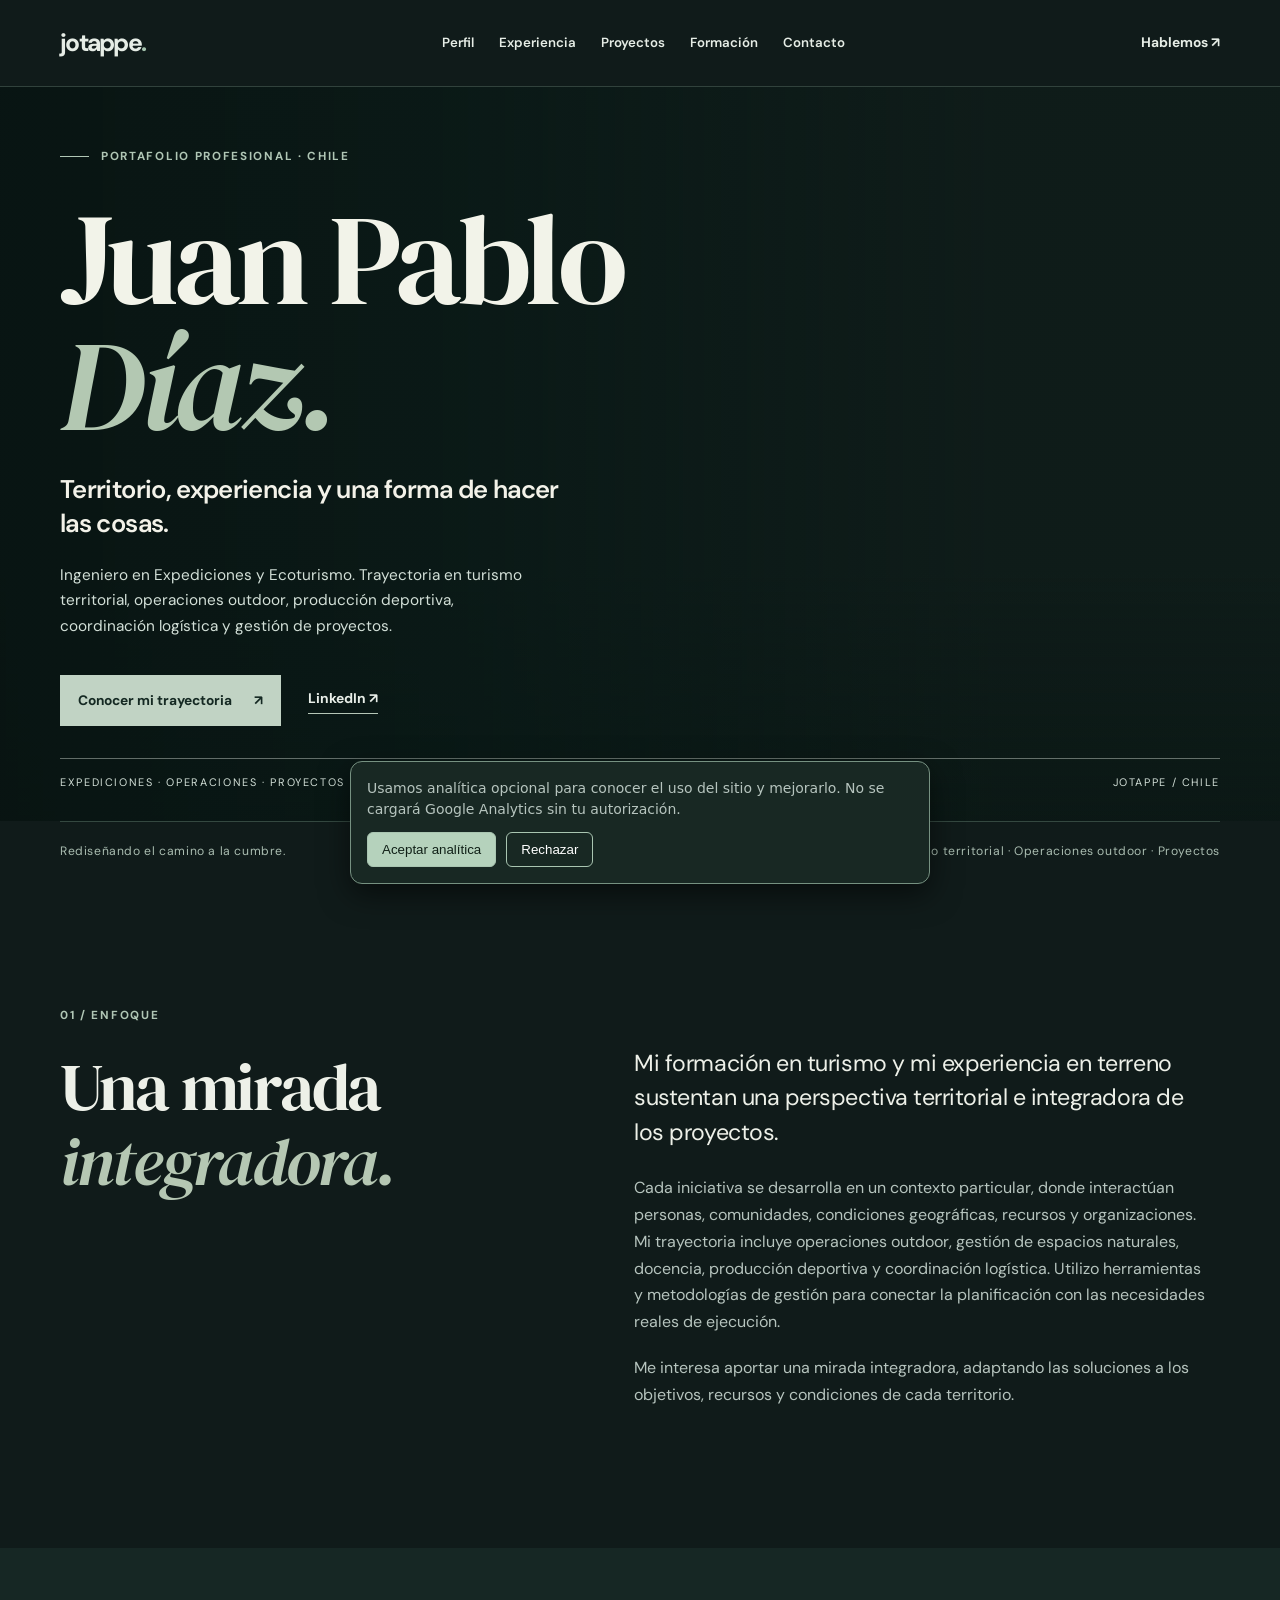
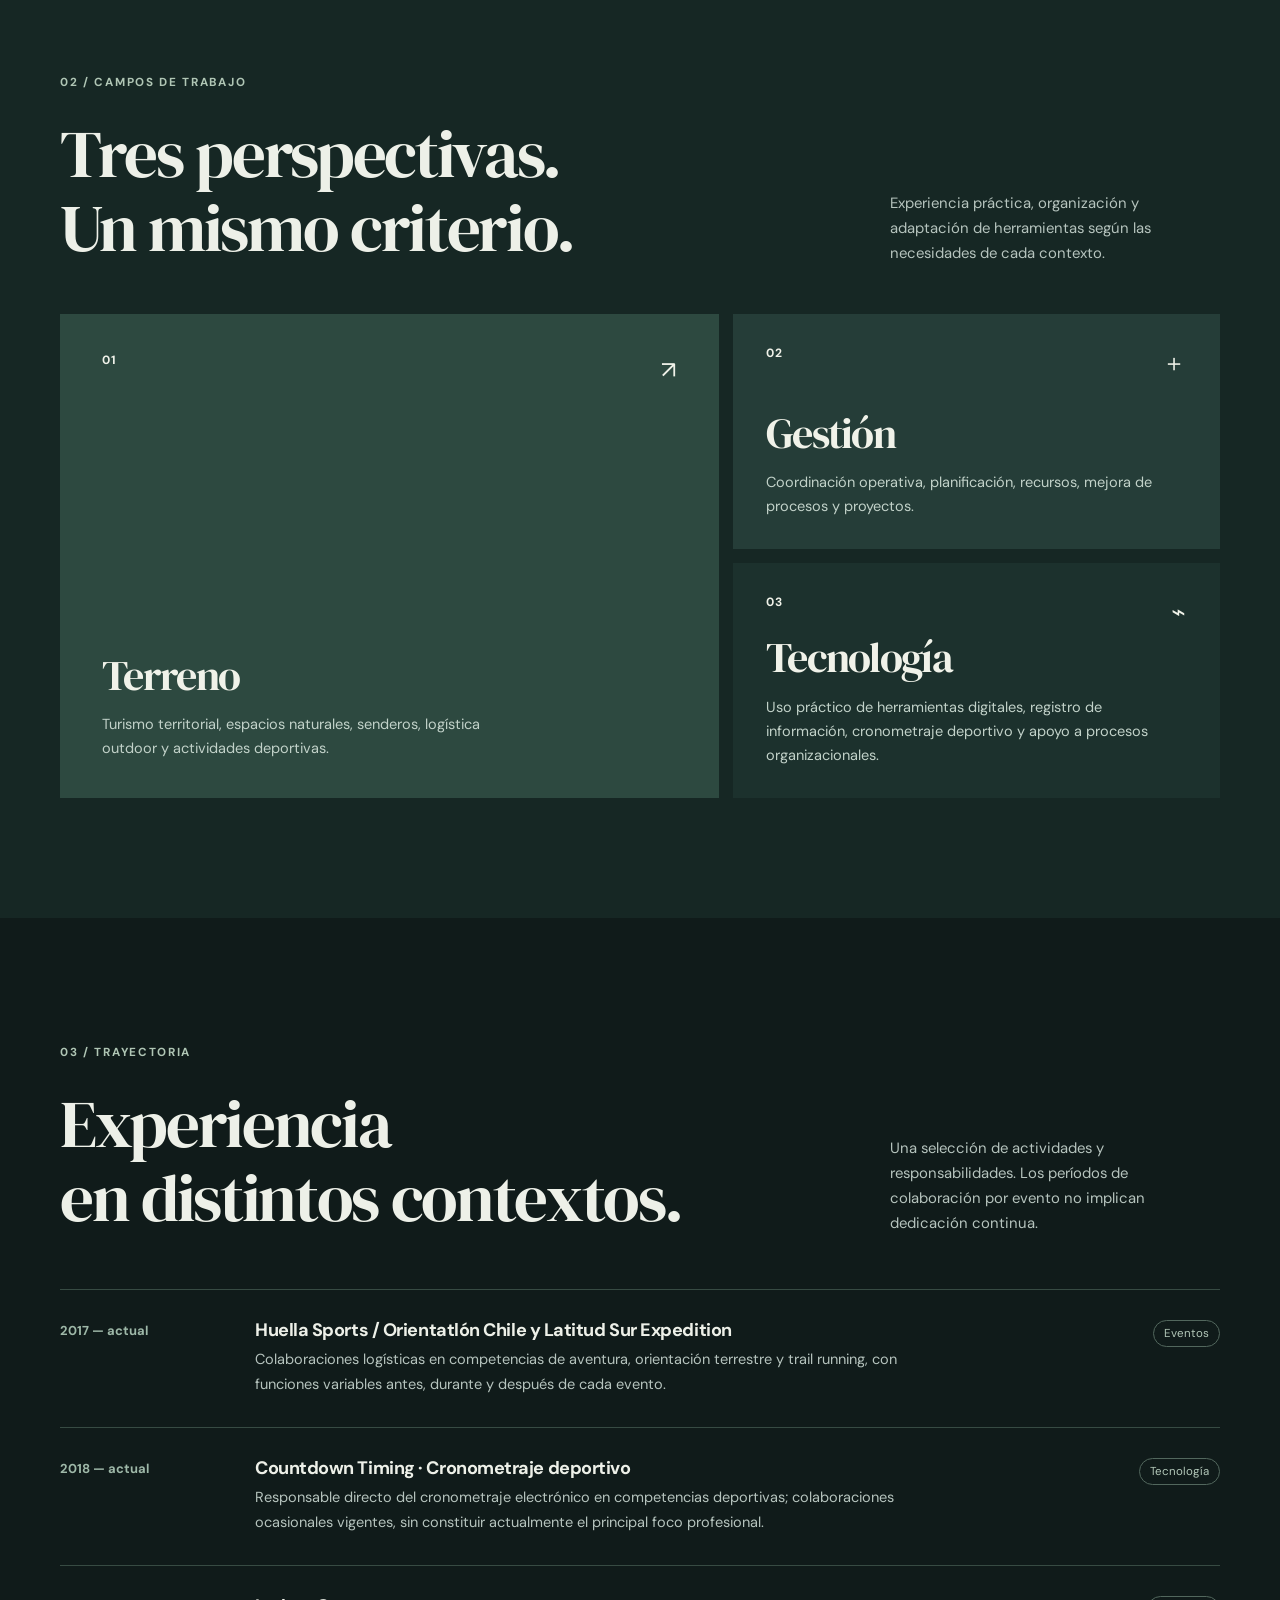
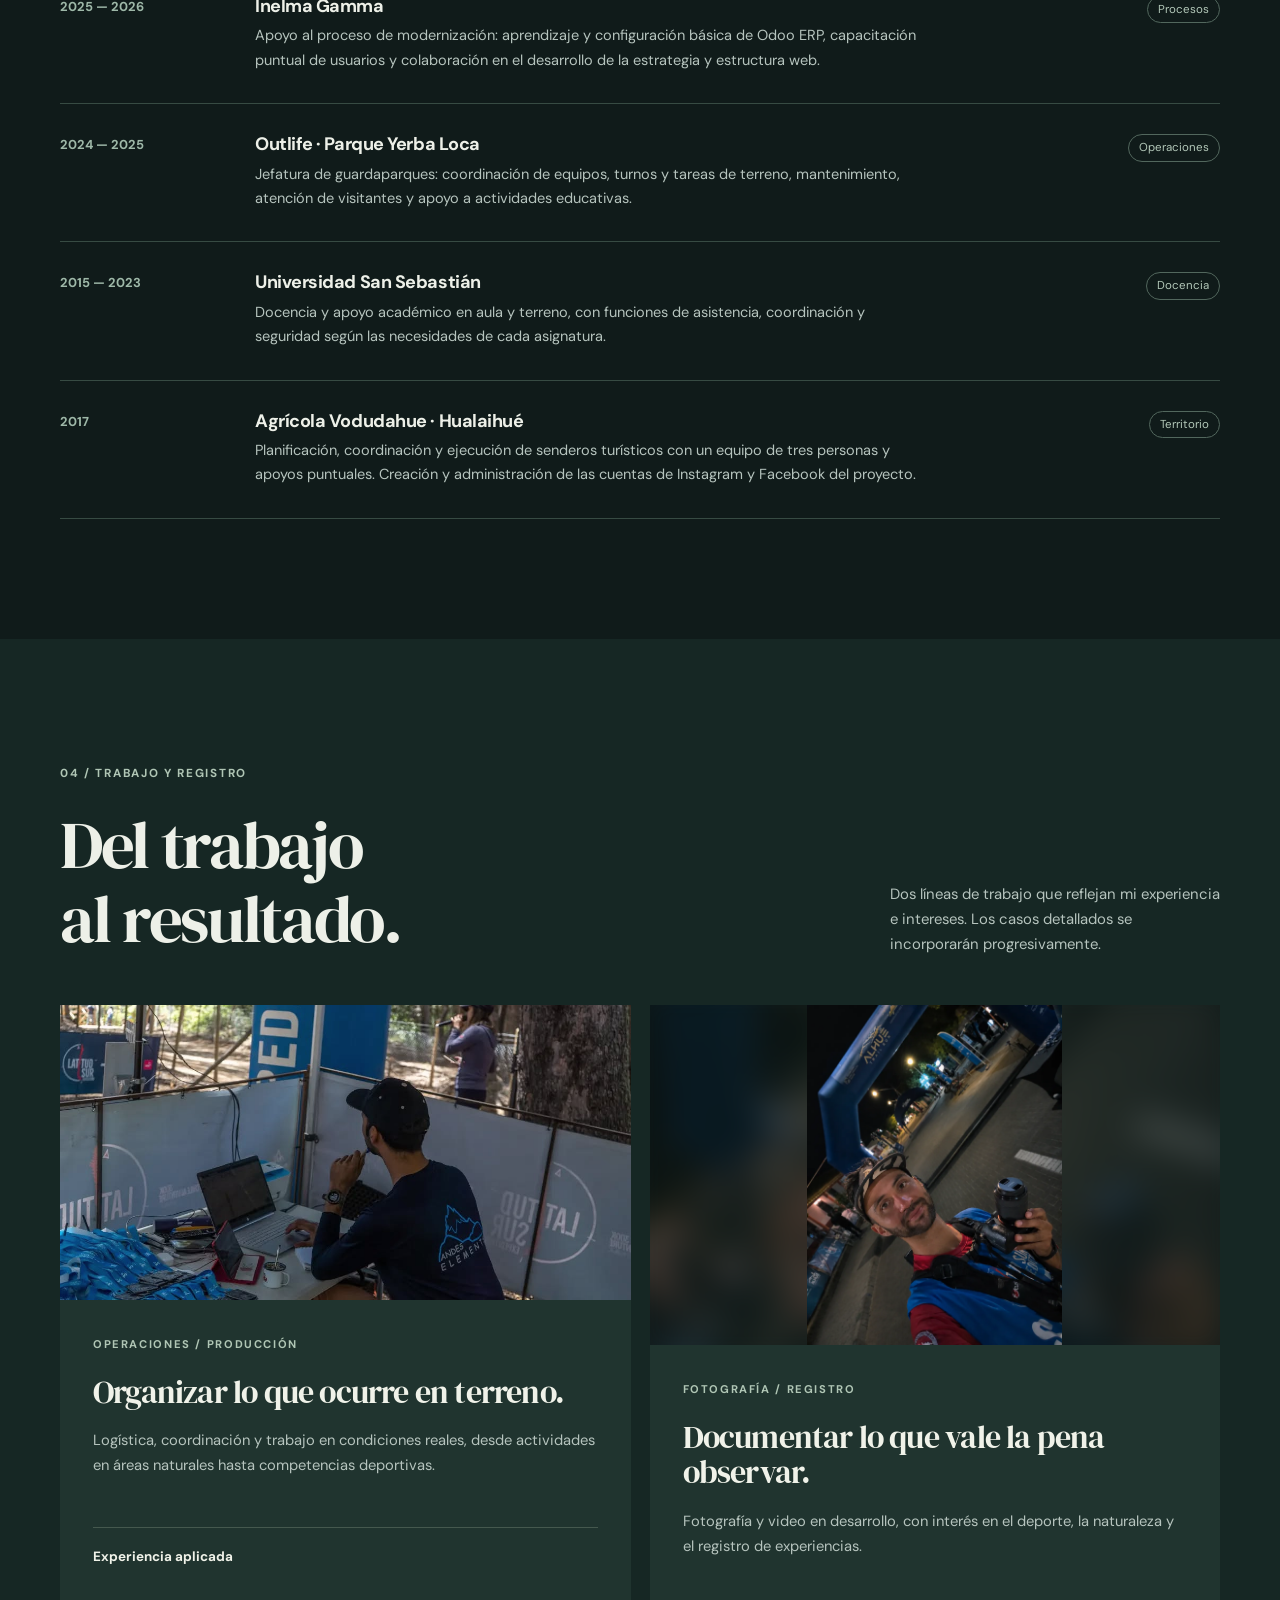
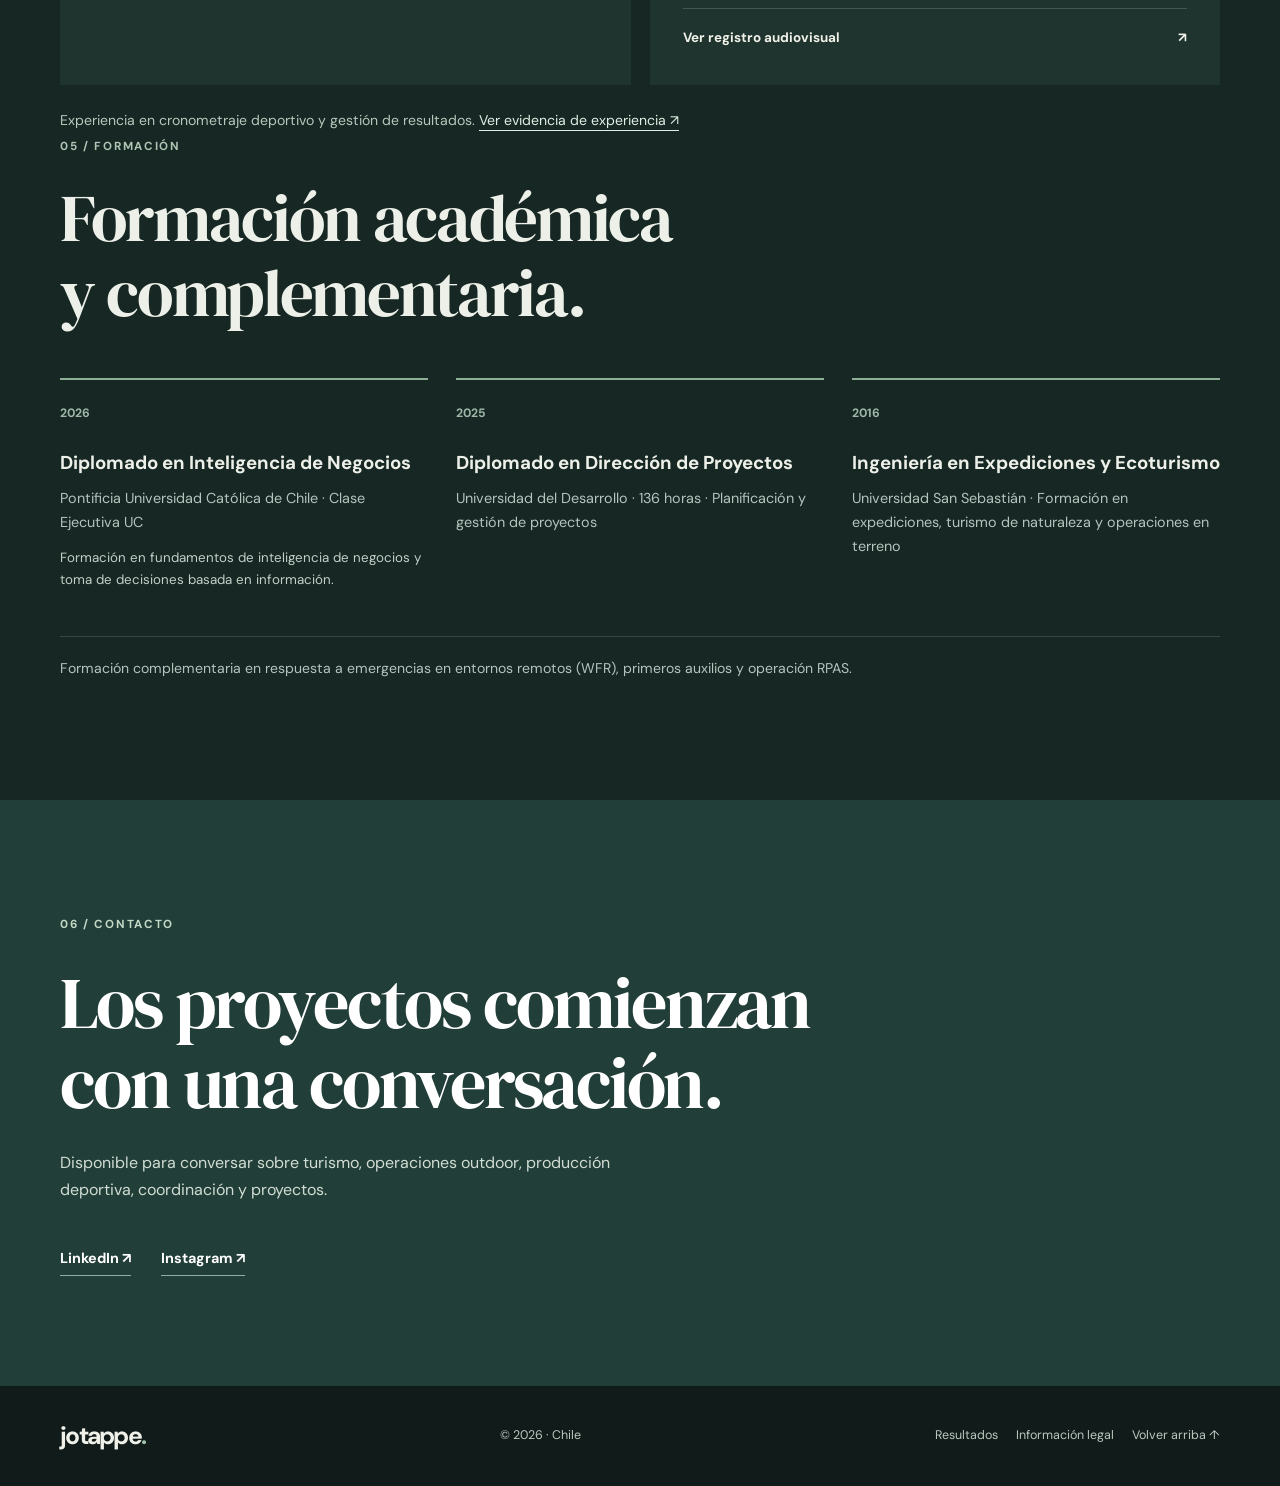
==== index.html @ 0f841155 "Actualizar contenido profesional de Jotappe según perfil y CV validados" ====
<!doctype html>
<html lang="es">
<head>
<link rel="canonical" href="https://jotappe.com/"><meta name="description" content="Portafolio profesional de Juan Pablo Díaz: turismo territorial, operaciones outdoor, producción deportiva y gestión de proyectos en Chile."><meta property="og:type" content="website"><meta property="og:url" content="https://jotappe.com/"><meta property="og:site_name" content="Jotappe"><meta property="og:image" content="https://jotappe.com/assets/operaciones_web.jpeg"><meta name="twitter:card" content="summary">

<meta charset="utf-8"><meta name="viewport" content="width=device-width,initial-scale=1">
<meta name="robots" content="index,follow"><meta name="theme-color" content="#101b1a">
<title>Juan Pablo Díaz — Turismo territorial, operaciones outdoor y proyectos | Jotappe</title>

<meta property="og:title" content="Juan Pablo Díaz — Jotappe"><meta property="og:description" content="Portafolio profesional de Juan Pablo Díaz: turismo territorial, operaciones outdoor, producción deportiva y gestión de proyectos en Chile.">
<link rel="icon" href="assets/logo.png"><link rel="stylesheet" href="assets/site.css">
<script type="application/ld+json">{"@context":"https://schema.org","@graph":[{"@type":"Person","@id":"https://jotappe.com/#persona","name":"Juan Pablo Díaz","url":"https://jotappe.com/","jobTitle":"Ingeniero en Expediciones y Ecoturismo","sameAs":["https://www.linkedin.com/in/jotappecom","https://www.instagram.com/jotappe.io/"]},{"@type":"WebSite","@id":"https://jotappe.com/#website","url":"https://jotappe.com/","name":"Jotappe","inLanguage":"es","about":{"@id":"https://jotappe.com/#persona"}}]}</script>
</head>
<body>
<a class="skip" href="#contenido">Ir al contenido</a>
<header class="masthead" id="inicio"><div class="container masthead-inner">
<a class="wordmark" href="#inicio" aria-label="Jotappe, inicio">jotappe<span aria-hidden="true">.</span></a>
<nav aria-label="Navegación principal"><a href="#perfil">Perfil</a><a href="#experiencia">Experiencia</a><a href="#proyectos">Proyectos</a><a href="#formacion">Formación</a><a href="#contacto">Contacto</a></nav>
<a class="header-contact" href="#contacto">Hablemos <span aria-hidden="true">↗</span></a>
</div></header>
<main id="contenido">
<section class="hero hero-nature" aria-labelledby="titulo">
<div class="container hero-layout"><div class="hero-copy"><div class="eyebrow"><span class="rule"></span> PORTAFOLIO PROFESIONAL · CHILE</div>
<h1 id="titulo">Juan Pablo<br><i>Díaz.</i></h1>
<p class="hero-statement">Territorio, experiencia y una forma de hacer las cosas.</p>
<p class="hero-summary">Ingeniero en Expediciones y Ecoturismo. Trayectoria en turismo territorial, operaciones outdoor, producción deportiva, coordinación logística y gestión de proyectos.</p>
<div class="hero-actions"><a class="primary-link" href="#experiencia">Conocer mi trayectoria <span aria-hidden="true">↗</span></a><a class="quiet-link" href="https://www.linkedin.com/in/jotappecom" target="_blank" rel="noopener noreferrer">LinkedIn <span aria-hidden="true">↗</span></a></div>
</div>
<div class="hero-bottom"><span>EXPEDICIONES · OPERACIONES · PROYECTOS</span><span>JOTAPPE / CHILE</span></div></div>
</section>
<div class="container intro-strip"><span>Rediseñando el camino a la cumbre.</span><span>Turismo territorial · Operaciones outdoor · Proyectos</span></div>
<section class="section container profile" id="perfil"><div class="section-side"><span class="section-index">01 / ENFOQUE</span><h2>Una mirada<br><em>integradora.</em></h2></div><div class="profile-body"><p class="large-copy">Mi formación en turismo y mi experiencia en terreno sustentan una perspectiva territorial e integradora de los proyectos.</p><p>Cada iniciativa se desarrolla en un contexto particular, donde interactúan personas, comunidades, condiciones geográficas, recursos y organizaciones. Mi trayectoria incluye operaciones outdoor, gestión de espacios naturales, docencia, producción deportiva y coordinación logística. Utilizo herramientas y metodologías de gestión para conectar la planificación con las necesidades reales de ejecución.</p><p>Me interesa aportar una mirada integradora, adaptando las soluciones a los objetivos, recursos y condiciones de cada territorio.</p></div></section>
<section class="section areas-section" id="areas"><div class="container"><div class="section-heading"><div><span class="section-index">02 / CAMPOS DE TRABAJO</span><h2>Tres perspectivas.<br>Un mismo criterio.</h2></div><p>Experiencia práctica, organización y adaptación de herramientas según las necesidades de cada contexto.</p></div>
<div class="bento">
<article class="area-card area-primary"><div class="area-top"><span>01</span><span class="area-symbol" aria-hidden="true">↗</span></div><div><h3>Terreno</h3><p>Turismo territorial, espacios naturales, senderos, logística outdoor y actividades deportivas.</p></div></article>
<article class="area-card area-secondary"><div class="area-top"><span>02</span><span class="area-symbol" aria-hidden="true">＋</span></div><div><h3>Gestión</h3><p>Coordinación operativa, planificación, recursos, mejora de procesos y proyectos.</p></div></article>
<article class="area-card area-tertiary"><div class="area-top"><span>03</span><span class="area-symbol" aria-hidden="true">⌁</span></div><div><h3>Tecnología</h3><p>Uso práctico de herramientas digitales, registro de información, cronometraje deportivo y apoyo a procesos organizacionales.</p></div></article>
</div></div></section>
<section class="section container experience" id="experiencia"><div class="section-heading"><div><span class="section-index">03 / TRAYECTORIA</span><h2>Experiencia<br>en distintos contextos.</h2></div><p>Una selección de actividades y responsabilidades. Los períodos de colaboración por evento no implican dedicación continua.</p></div>
<div class="experience-list">
<article><span class="date">2017 — actual</span><div><h3>Huella Sports / Orientatlón Chile y Latitud Sur Expedition</h3><p>Colaboraciones logísticas en competencias de aventura, orientación terrestre y trail running, con funciones variables antes, durante y después de cada evento.</p></div><span class="tag">Eventos</span></article>
<article><span class="date">2018 — actual</span><div><h3>Countdown Timing · Cronometraje deportivo</h3><p>Responsable directo del cronometraje electrónico en competencias deportivas; colaboraciones ocasionales vigentes, sin constituir actualmente el principal foco profesional.</p></div><span class="tag">Tecnología</span></article>
<article><span class="date">2025 — 2026</span><div><h3>Inelma Gamma</h3><p>Apoyo al proceso de modernización: aprendizaje y configuración básica de Odoo ERP, capacitación puntual de usuarios y colaboración en el desarrollo de la estrategia y estructura web.</p></div><span class="tag">Procesos</span></article>
<article><span class="date">2024 — 2025</span><div><h3>Outlife · Parque Yerba Loca</h3><p>Jefatura de guardaparques: coordinación de equipos, turnos y tareas de terreno, mantenimiento, atención de visitantes y apoyo a actividades educativas.</p></div><span class="tag">Operaciones</span></article>
<article><span class="date">2015 — 2023</span><div><h3>Universidad San Sebastián</h3><p>Docencia y apoyo académico en aula y terreno, con funciones de asistencia, coordinación y seguridad según las necesidades de cada asignatura.</p></div><span class="tag">Docencia</span></article>
<article><span class="date">2017</span><div><h3>Agrícola Vodudahue · Hualaihué</h3><p>Planificación, coordinación y ejecución de senderos turísticos con un equipo de tres personas y apoyos puntuales. Creación y administración de las cuentas de Instagram y Facebook del proyecto.</p></div><span class="tag">Territorio</span></article>
</div></section>
<section class="section project-section" id="proyectos"><div class="container"><div class="section-heading"><div><span class="section-index">04 / TRABAJO Y REGISTRO</span><h2>Del trabajo<br>al resultado.</h2></div><p>Dos líneas de trabajo que reflejan mi experiencia e intereses. Los casos detallados se incorporarán progresivamente.</p></div>
<div class="project-grid">
<article class="project-card"><div class="project-photo"><img src="assets/operaciones_web.jpeg" alt="Registro de actividades y operaciones outdoor" loading="lazy"></div><div class="project-copy"><span class="project-type">OPERACIONES / PRODUCCIÓN</span><h3>Organizar lo que ocurre en terreno.</h3><p>Logística, coordinación y trabajo en condiciones reales, desde actividades en áreas naturales hasta competencias deportivas.</p><span class="project-foot">Experiencia aplicada</span></div></article>
<article class="project-card project-card-portrait"><div class="project-photo"><img src="assets/jotappe_evento_nocturno_aprobada.webp" alt="Juan Pablo Díaz realizando registro fotográfico en un evento deportivo nocturno" loading="lazy"></div><div class="project-copy"><span class="project-type">FOTOGRAFÍA / REGISTRO</span><h3>Documentar lo que vale la pena observar.</h3><p>Fotografía y video en desarrollo, con interés en el deporte, la naturaleza y el registro de experiencias.</p><a class="project-foot" href="https://www.instagram.com/jotappe.media/" target="_blank" rel="noopener noreferrer">Ver registro audiovisual <span aria-hidden="true">↗</span></a></div></article>
</div>
<p class="timing-reference" style="margin-top:24px;color:#b6c9bc;font-size:.88rem">Experiencia en cronometraje deportivo y gestión de resultados. <a style="color:#e2eee4" href="cronometraje-deportivo.html">Ver evidencia de experiencia ↗</a></p>
<div class="section-heading" id="formacion"><div><span class="section-index">05 / FORMACIÓN</span><h2>Formación académica<br>y complementaria.</h2></div></div>
<div class="education-grid">
<div class="education-item"><span>2026</span><h3>Diplomado en Inteligencia de Negocios</h3><p>Pontificia Universidad Católica de Chile · Clase Ejecutiva UC</p><small>Formación en fundamentos de inteligencia de negocios y toma de decisiones basada en información.</small></div>
<div class="education-item"><span>2025</span><h3>Diplomado en Dirección de Proyectos</h3><p>Universidad del Desarrollo · 136 horas · Planificación y gestión de proyectos</p></div>
<div class="education-item"><span>2016</span><h3>Ingeniería en Expediciones y Ecoturismo</h3><p>Universidad San Sebastián · Formación en expediciones, turismo de naturaleza y operaciones en terreno</p></div>
</div>
<p class="education-note">Formación complementaria en respuesta a emergencias en entornos remotos (WFR), primeros auxilios y operación RPAS.</p></section>
<section class="contact-section" id="contacto"><div class="container contact-inner"><span class="section-index">06 / CONTACTO</span><h2>Los proyectos comienzan<br>con una conversación.</h2><p>Disponible para conversar sobre turismo, operaciones outdoor, producción deportiva, coordinación y proyectos.</p><div class="contact-links"><a href="https://www.linkedin.com/in/jotappecom" target="_blank" rel="noopener noreferrer">LinkedIn ↗</a><a href="https://www.instagram.com/jotappe.io/" target="_blank" rel="noopener noreferrer">Instagram ↗</a></div></div></section>
</main>
<footer class="container footer"><a class="wordmark" href="#inicio">jotappe<span>.</span></a><span>© 2026 · Chile</span><div><a href="resultados.html">Resultados</a><a href="legal.html">Información legal</a><a href="#inicio">Volver arriba ↑</a></div></footer>
<script src="assets/analytics.js" defer></script>
</body></html>
---- assets/site.css ----
@import url('https://fonts.googleapis.com/css2?family=DM+Sans:wght@400;500;600;700&family=DM+Serif+Display:ital@0;1&display=swap');
:root{--paper:#f6f5f0;--white:#fffefa;--ink:#17252b;--soft:#516068;--line:#d8ddd9;--petrol:#203d44;--accent:#b8cbbf;--sand:#e7e9df;--max:1160px}*{box-sizing:border-box}html{scroll-behavior:smooth;scroll-padding-top:90px}body{margin:0;background:var(--paper);color:var(--ink);font:16px/1.68 'DM Sans',system-ui,sans-serif;-webkit-font-smoothing:antialiased}a{color:inherit;text-underline-offset:5px}a:focus-visible{outline:3px solid #447d89;outline-offset:5px}img{max-width:100%;display:block}.container{width:min(var(--max),calc(100% - 72px));margin-inline:auto}.skip{position:absolute;top:-80px;left:16px;background:#fff;padding:12px;z-index:30}.skip:focus{top:12px}h1,h2,h3,p,figure{margin:0}h1,h2,h3{line-height:1.12}h1,h2{font-family:'DM Serif Display',Georgia,serif;font-weight:400;letter-spacing:-.035em}h2{font-size:clamp(2.55rem,5.2vw,4.65rem)}h2 em{font-weight:400;color:#6b8178}p{color:var(--soft)}.masthead{background:var(--paper);border-bottom:1px solid var(--line)}.masthead-inner{min-height:86px;display:flex;align-items:center;justify-content:space-between;gap:25px}.wordmark{font-size:1.55rem;letter-spacing:-.07em;font-weight:700;text-decoration:none;white-space:nowrap}.wordmark span{color:#738e85}.masthead nav{display:flex;gap:25px;flex-wrap:wrap}.masthead nav a{text-decoration:none;font-size:.83rem;font-weight:600;color:#526168}.masthead nav a:hover,.header-contact:hover{color:#6d9387}.header-contact{text-decoration:none;font-size:.86rem;font-weight:700;white-space:nowrap}.hero{display:grid;grid-template-columns:1.05fr .95fr;gap:70px;align-items:center;padding-block:94px 80px}.eyebrow,.section-index,.project-type{font-size:.73rem;letter-spacing:.145em;font-weight:700;color:#60756c}.eyebrow{display:flex;align-items:center;gap:12px}.rule{display:block;width:29px;height:1px;background:#728c82}.hero h1{font-size:clamp(4.4rem,8.3vw,8.2rem);line-height:.98;margin:33px 0 32px}.hero h1 i{font-weight:400;color:#70887d}.hero-statement{font-size:clamp(1.24rem,2vw,1.6rem);line-height:1.35;max-width:450px;color:var(--ink);font-weight:600;letter-spacing:-.025em}.hero-summary{margin-top:21px;max-width:460px;font-size:.96rem}.hero-actions{display:flex;align-items:center;gap:27px;flex-wrap:wrap;margin-top:35px}.primary-link{display:inline-flex;gap:22px;align-items:center;background:var(--petrol);color:white;text-decoration:none;font-size:.86rem;font-weight:700;padding:14px 18px;transition:background .2s}.primary-link:hover{background:#385a61}.quiet-link{font-size:.87rem;font-weight:700;text-decoration:none;border-bottom:1px solid #7f948a;padding-bottom:3px}.hero-visual{position:relative}.hero-visual img{width:100%;height:530px;object-fit:cover;object-position:center;border-radius:1px;filter:saturate(.82)}.hero-visual:after{content:'';position:absolute;inset:0;background:linear-gradient(0deg,rgba(15,32,30,.38),transparent 32%);pointer-events:none}.hero-visual figcaption{position:absolute;bottom:16px;left:19px;right:19px;z-index:1;color:#fff;display:flex;justify-content:space-between;gap:15px;font-size:.72rem;font-weight:600;letter-spacing:.04em}.intro-strip{display:flex;justify-content:space-between;gap:15px;border-top:1px solid var(--line);padding-block:19px;color:#6e7a76;font-size:.76rem;letter-spacing:.05em}.section{padding-block:120px}.section-side h2{margin-top:23px}.profile{display:grid;grid-template-columns:.9fr 1.1fr;gap:95px}.profile-body{padding-top:45px;max-width:575px}.profile-body p{margin-bottom:19px}.profile-body .large-copy{font-size:1.45rem;line-height:1.5;color:var(--ink);letter-spacing:-.02em;margin-bottom:25px}.areas-section{background:#e9ede8}.section-heading{display:flex;align-items:end;justify-content:space-between;gap:65px;margin-bottom:48px}.section-heading h2{margin-top:22px}.section-heading>p{max-width:330px;font-size:.93rem}.bento{display:grid;grid-template-columns:1.15fr .85fr;grid-template-rows:235px 235px;gap:14px}.area-card{display:flex;flex-direction:column;justify-content:space-between;padding:29px 33px;background:#fffefa}.area-primary{grid-row:span 2;background:var(--petrol);color:#fff;padding:36px 42px}.area-secondary{background:#dce5df}.area-tertiary{background:#fffefa}.area-top{display:flex;justify-content:space-between;align-items:start;font-size:.75rem;letter-spacing:.1em;font-weight:700}.area-symbol{font-size:1.5rem;font-weight:400}.area-card h3{font-family:'DM Serif Display',Georgia,serif;font-size:clamp(2.2rem,3.3vw,3.6rem);font-weight:400;letter-spacing:-.04em;margin-bottom:14px}.area-card p{font-size:.91rem;max-width:420px}.area-primary p{color:#c8d7d5}.experience .section-heading{margin-bottom:53px}.experience-list{border-top:1px solid var(--line)}.experience-list article{display:grid;grid-template-columns:170px 1fr 110px;gap:25px;align-items:start;padding:30px 0;border-bottom:1px solid var(--line)}.date{color:#75847d;font-size:.81rem;font-weight:700}.experience-list h3{font-size:1.13rem;font-weight:700;letter-spacing:-.025em;margin-bottom:8px}.experience-list p{font-size:.91rem;max-width:670px}.tag{justify-self:end;font-size:.72rem;color:#5f756d;border:1px solid #cad5ce;border-radius:20px;padding:3px 10px}.project-section{background:#e9ede8}.project-grid{display:grid;grid-template-columns:1fr 1fr;gap:19px}.project-card{background:var(--white)}.project-photo img{width:100%;height:295px;object-fit:cover;filter:saturate(.82)}.project-copy{padding:30px 33px 35px}.project-type{font-size:.7rem}.project-copy h3{font-family:'DM Serif Display',Georgia,serif;font-weight:400;letter-spacing:-.025em;font-size:2rem;margin:18px 0}.project-copy p{font-size:.92rem;min-height:75px}.project-foot{display:flex;justify-content:space-between;gap:15px;border-top:1px solid var(--line);padding-top:18px;margin-top:24px;text-decoration:none;font-size:.84rem;font-weight:700;color:var(--ink)}.timing-link{margin-top:18px;background:#d7e1da;padding:30px 33px;display:flex;align-items:center;justify-content:space-between;gap:30px}.timing-link h3{font-size:1.25rem;margin:8px 0}.timing-link p{font-size:.9rem}.timing-link>a{font-weight:700;font-size:.85rem;text-decoration:none;border-bottom:1px solid #8ca59b;white-space:nowrap}.education-grid{display:grid;grid-template-columns:repeat(3,1fr);gap:28px;margin-top:45px}.education-item{border-top:2px solid #718d82;padding-top:19px}.education-item>span{font-size:.76rem;font-weight:700;color:#74867d}.education-item h3{font-size:1.17rem;line-height:1.35;margin:24px 0 10px}.education-item p{font-size:.9rem}.education-item small{display:block;margin-top:13px;color:#667e74}.education-note{margin-top:44px;border-top:1px solid var(--line);padding-top:20px;font-size:.88rem}.contact-section{background:var(--petrol);color:#fff;padding-block:110px}.contact-inner .section-index{color:#b4c9c0}.contact-inner h2{margin:26px 0;font-size:clamp(2.7rem,5.6vw,5.4rem);max-width:950px}.contact-inner p{color:#c5d3d0;max-width:560px}.contact-links{display:flex;gap:30px;margin-top:42px}.contact-links a{color:#fff;font-size:.9rem;font-weight:700;text-decoration:none;border-bottom:1px solid #90ada4;padding-bottom:5px}.footer{display:flex;justify-content:space-between;align-items:center;gap:20px;min-height:100px;font-size:.78rem;color:#78847e}.footer div{display:flex;flex-wrap:wrap;gap:18px}.footer a{text-decoration:none}.footer .wordmark{color:var(--ink)}@media(max-width:1000px){.container{width:min(var(--max),calc(100% - 48px))}.hero{gap:35px}.hero-visual img{height:470px}.masthead nav{gap:14px}.section{padding-block:85px}.profile{gap:40px}}@media(max-width:760px){.masthead-inner{flex-wrap:wrap;padding-block:15px;gap:10px}.masthead nav{order:3;width:100%;justify-content:space-between}.masthead nav a{font-size:.75rem}.header-contact{margin-left:auto}.hero{grid-template-columns:1fr;padding-block:60px 35px;gap:42px}.hero h1{font-size:clamp(4.3rem,13vw,7rem)}.hero-visual img{height:410px}.intro-strip{flex-wrap:wrap}.profile{grid-template-columns:1fr;gap:20px}.profile-body{padding-top:0}.section-heading{display:block}.section-heading>p{margin-top:22px;max-width:580px}.experience-list article{grid-template-columns:130px 1fr;gap:15px}.tag{display:none}.education-grid{grid-template-columns:1fr;gap:30px}.education-item h3{margin-top:13px}.footer{flex-wrap:wrap;padding-block:25px}}@media(max-width:540px){.container{width:calc(100% - 34px)}.masthead nav{gap:10px 12px;justify-content:start}.hero{padding-top:55px}.hero h1{font-size:4.3rem}.hero-visual img{height:340px}.hero-visual figcaption{font-size:.65rem}.section{padding-block:65px}.profile-body .large-copy{font-size:1.22rem}.bento{display:grid;grid-template-columns:1fr;grid-template-rows:auto}.area-primary{grid-row:auto}.area-card{min-height:215px;padding:26px}.area-card h3{font-size:2.5rem}.project-grid{grid-template-columns:1fr}.project-photo img{height:235px}.project-copy{padding:26px}.project-copy p{min-height:0}.experience-list article{grid-template-columns:1fr;gap:7px;padding:22px 0}.experience-list h3{font-size:1.05rem}.timing-link{display:block;padding:24px}.timing-link>a{display:inline-block;margin-top:15px}.contact-section{padding-block:75px}.contact-inner h2{font-size:2.7rem}.footer{display:grid;gap:15px}}@media(prefers-reduced-motion:reduce){html{scroll-behavior:auto}.primary-link{transition:none}}

/* v2.2 — naturaleza, profundidad y carácter editorial */
:root{color-scheme:dark;--paper:#101b1a;--white:#1b2b29;--ink:#edf0e8;--soft:#b6c4be;--line:#364742;--petrol:#1d3534;--accent:#b1c9b6;--sand:#24342f}
body{background:var(--paper);color:var(--ink)}
p{color:var(--soft)}
.masthead{background:#101b1a;border-color:#31423c}
.wordmark,.header-contact,.masthead nav a{color:#e6ede6}
.wordmark span{color:#a2c0ac}
.masthead nav a:hover,.header-contact:hover{color:#b5d5c0}
.eyebrow,.section-index,.project-type{color:#b0c6b5}
.rule{background:#b0c6b5}
.hero-nature{width:100%;max-width:none;min-height:690px;padding:0;background:linear-gradient(90deg,rgba(8,20,18,.94) 0%,rgba(9,25,22,.79) 37%,rgba(12,29,23,.30) 78%),linear-gradient(0deg,rgba(8,20,18,.70),transparent 34%),url('https://raw.githubusercontent.com/jotappeio/sitio-web-jotappe/main/assets/hero-bg.jpg') center 52%/cover no-repeat;display:block}
.hero-layout{min-height:690px;display:flex;flex-direction:column;justify-content:center;position:relative;padding-top:60px;padding-bottom:95px}
.hero-copy{max-width:660px}
.hero h1{font-size:clamp(5rem,10vw,9rem);margin:30px 0 25px;color:#f2f3e9}
.hero h1 i{color:#b3c8b2}
.hero-statement{color:#f3f2e9;max-width:530px}
.hero-summary{color:#d2dfd7;max-width:490px}
.primary-link{background:#c1d3c4;color:#152923}
.primary-link:hover{background:#e4eade}
.quiet-link{color:#e8eee8;border-color:#b5c6b7}
.hero-bottom{position:absolute;bottom:30px;left:0;right:0;display:flex;justify-content:space-between;gap:15px;border-top:1px solid rgba(233,241,233,.4);padding-top:14px;color:#d2dfd7;font-size:.68rem;letter-spacing:.15em}
.intro-strip{border-color:#344840;color:#a9bcb0}
h2 em{color:#b5c7b3}
.profile-body .large-copy{color:#edf0e8}
.areas-section,.project-section{background:#162724}
.area-card{background:#203631;color:#f0f2e9}
.area-primary{background:#2d4940}
.area-secondary{background:#253d38}
.area-tertiary{background:#1c312d}
.area-card p,.area-primary p{color:#c2d2c9}
.experience-list{border-color:#374b43}
.experience-list article{border-color:#374b43}
.date,.education-item>span{color:#9eb8a8}
.tag{color:#b2c7b8;border-color:#52675d}
.project-card{background:#20342f}
.project-copy h3,.project-foot{color:#f0f2e9}
.project-foot{border-color:#45584e}
.project-photo img{filter:saturate(.9)}
.timing-link{background:#294238}
.timing-link>a{color:#eaf0e8;border-color:#839d8e}
.education-item{border-color:#8fae98}
.education-item small{color:#c4d0c7}
.contact-section{background:#223e38}
.contact-inner .section-index{color:#c3d8c7}
.contact-inner p{color:#d0ddd3}
.footer,.footer a{color:#bac8be}
.footer .wordmark{color:#f0f2e9}
@media(max-width:760px){.hero-nature{min-height:650px;background-position:59% center}.hero-layout{min-height:650px;padding-top:80px;padding-bottom:110px}.hero h1{font-size:clamp(4.5rem,13vw,7rem)}}
@media(max-width:540px){.hero-nature{min-height:680px;background:linear-gradient(90deg,rgba(8,20,18,.91),rgba(8,20,18,.54)),linear-gradient(0deg,rgba(8,20,18,.75),transparent 45%),url('https://raw.githubusercontent.com/jotappeio/sitio-web-jotappe/main/assets/hero-bg.jpg') 58% center/cover no-repeat}.hero-layout{min-height:680px}.hero h1{font-size:clamp(4.25rem,16vw,5.6rem)}.hero-bottom{font-size:.59rem;letter-spacing:.07em}.intro-strip{font-size:.7rem}}

/* Fotografía vertical: conservar encuadre completo en tarjeta editorial */
.project-card-portrait .project-photo{height:340px;position:relative;overflow:hidden;background:#111e1d;display:flex;justify-content:center;align-items:center;isolation:isolate}
.project-card-portrait .project-photo::before{content:"";position:absolute;inset:-22px;background:linear-gradient(rgba(12,27,25,.56),rgba(12,27,25,.56)),url('../assets/jotappe_evento_nocturno_aprobada.webp') center center/cover no-repeat;filter:blur(17px);z-index:-1}
.project-card-portrait .project-photo img{position:relative;z-index:1;width:auto;max-width:100%;height:100%;object-fit:contain;filter:none}
@media(max-width:540px){.project-card-portrait .project-photo{height:355px}}
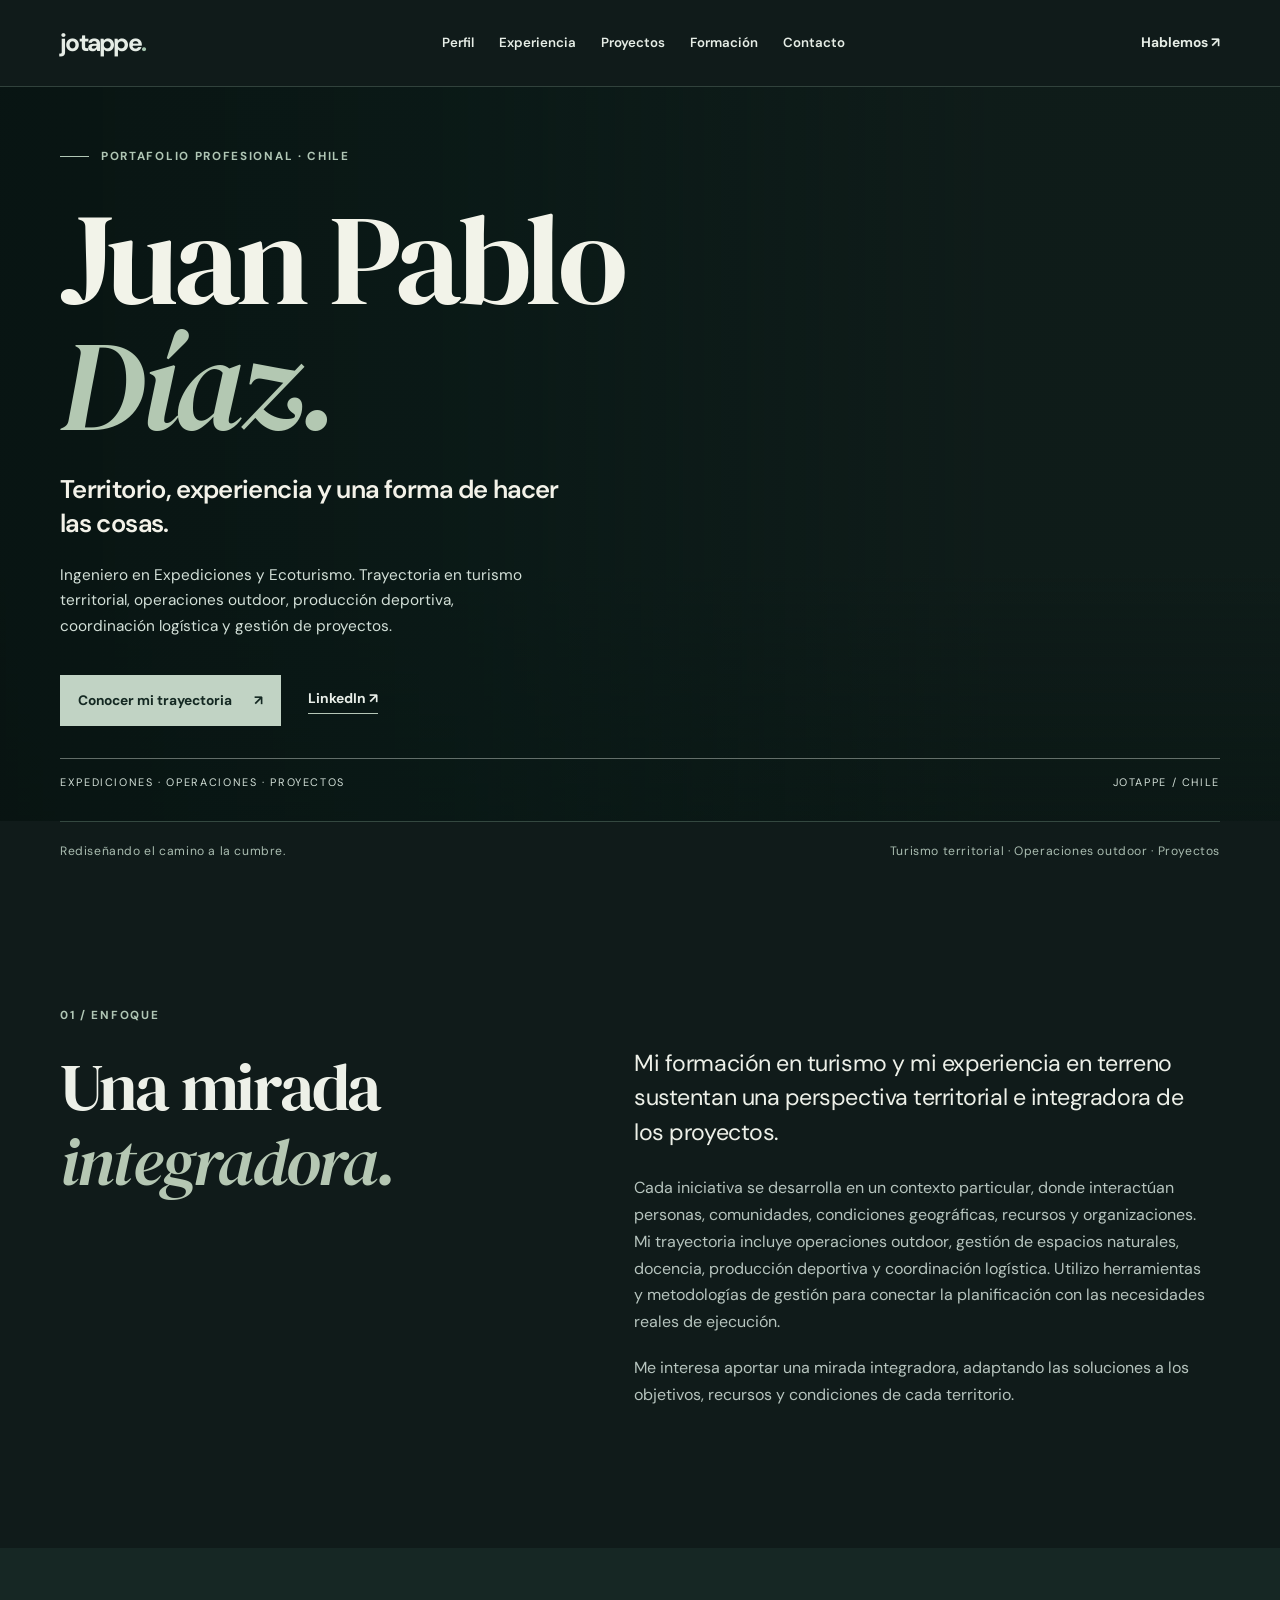
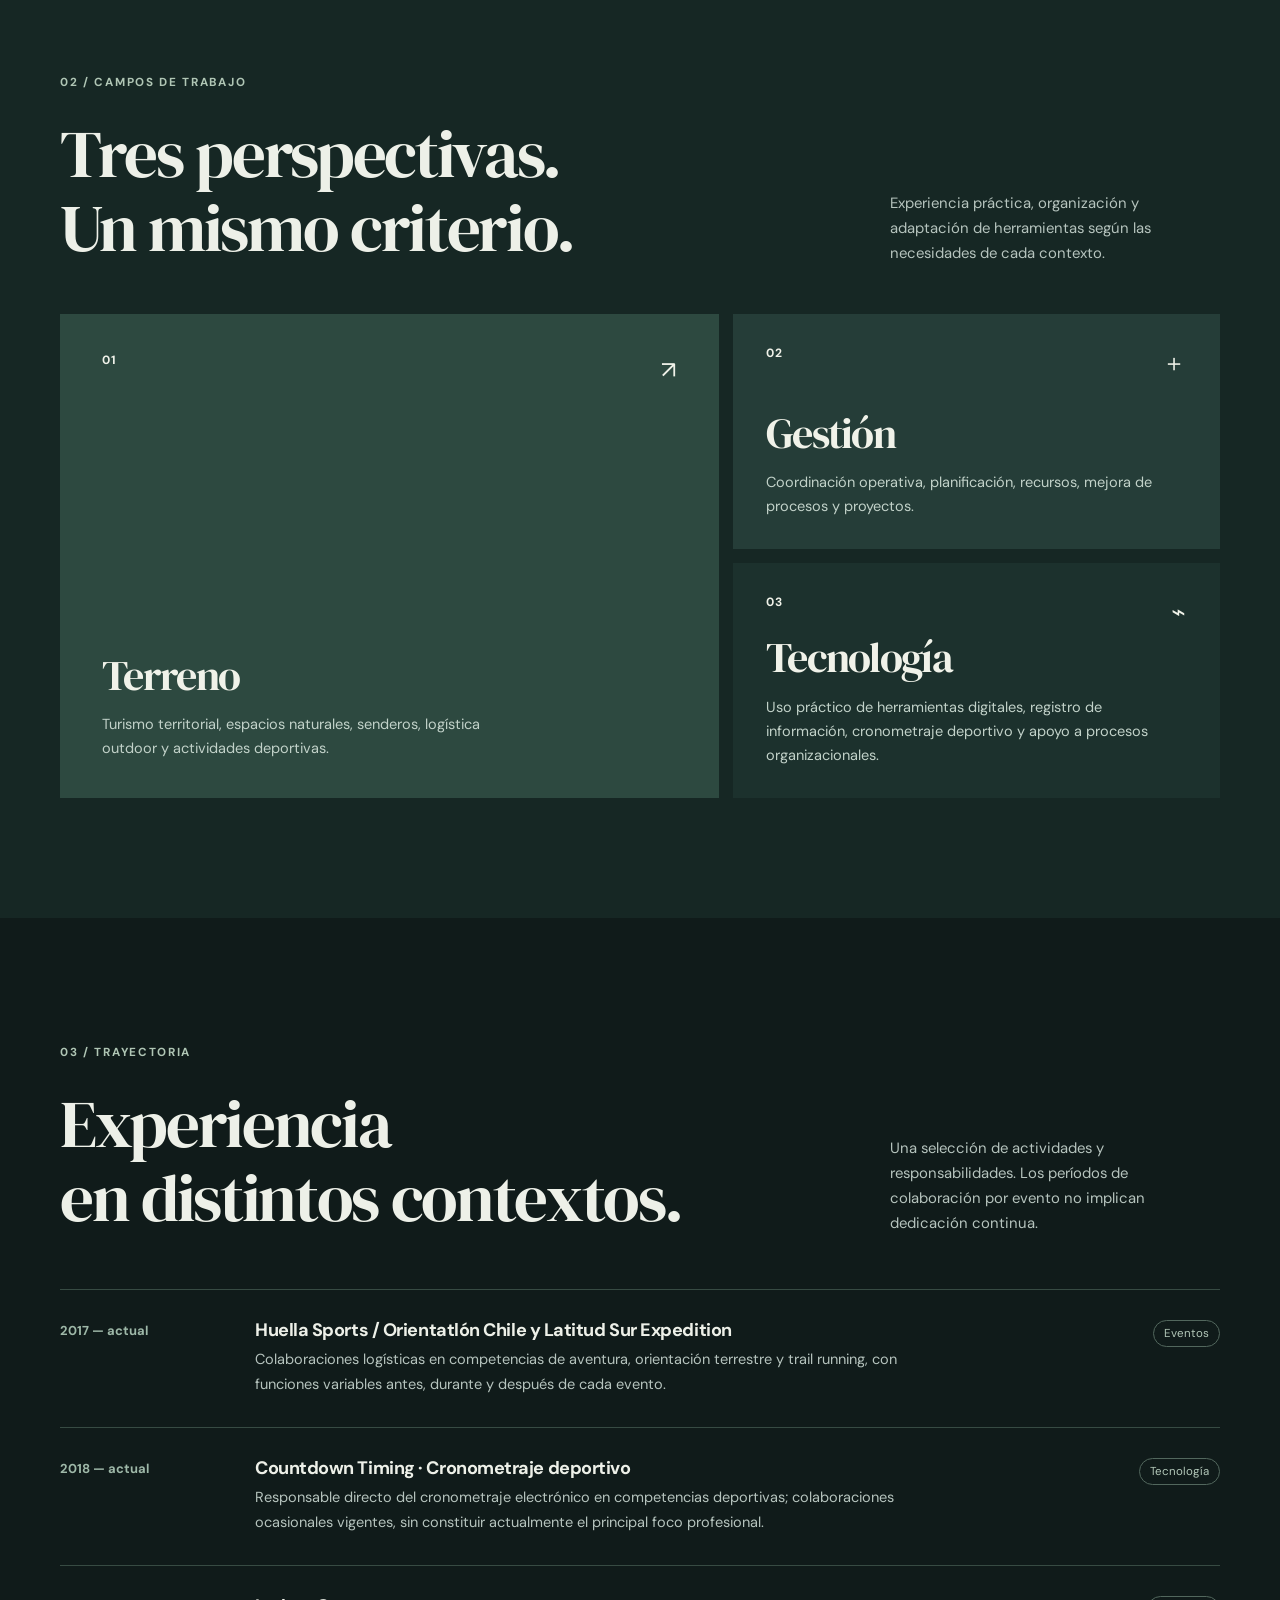
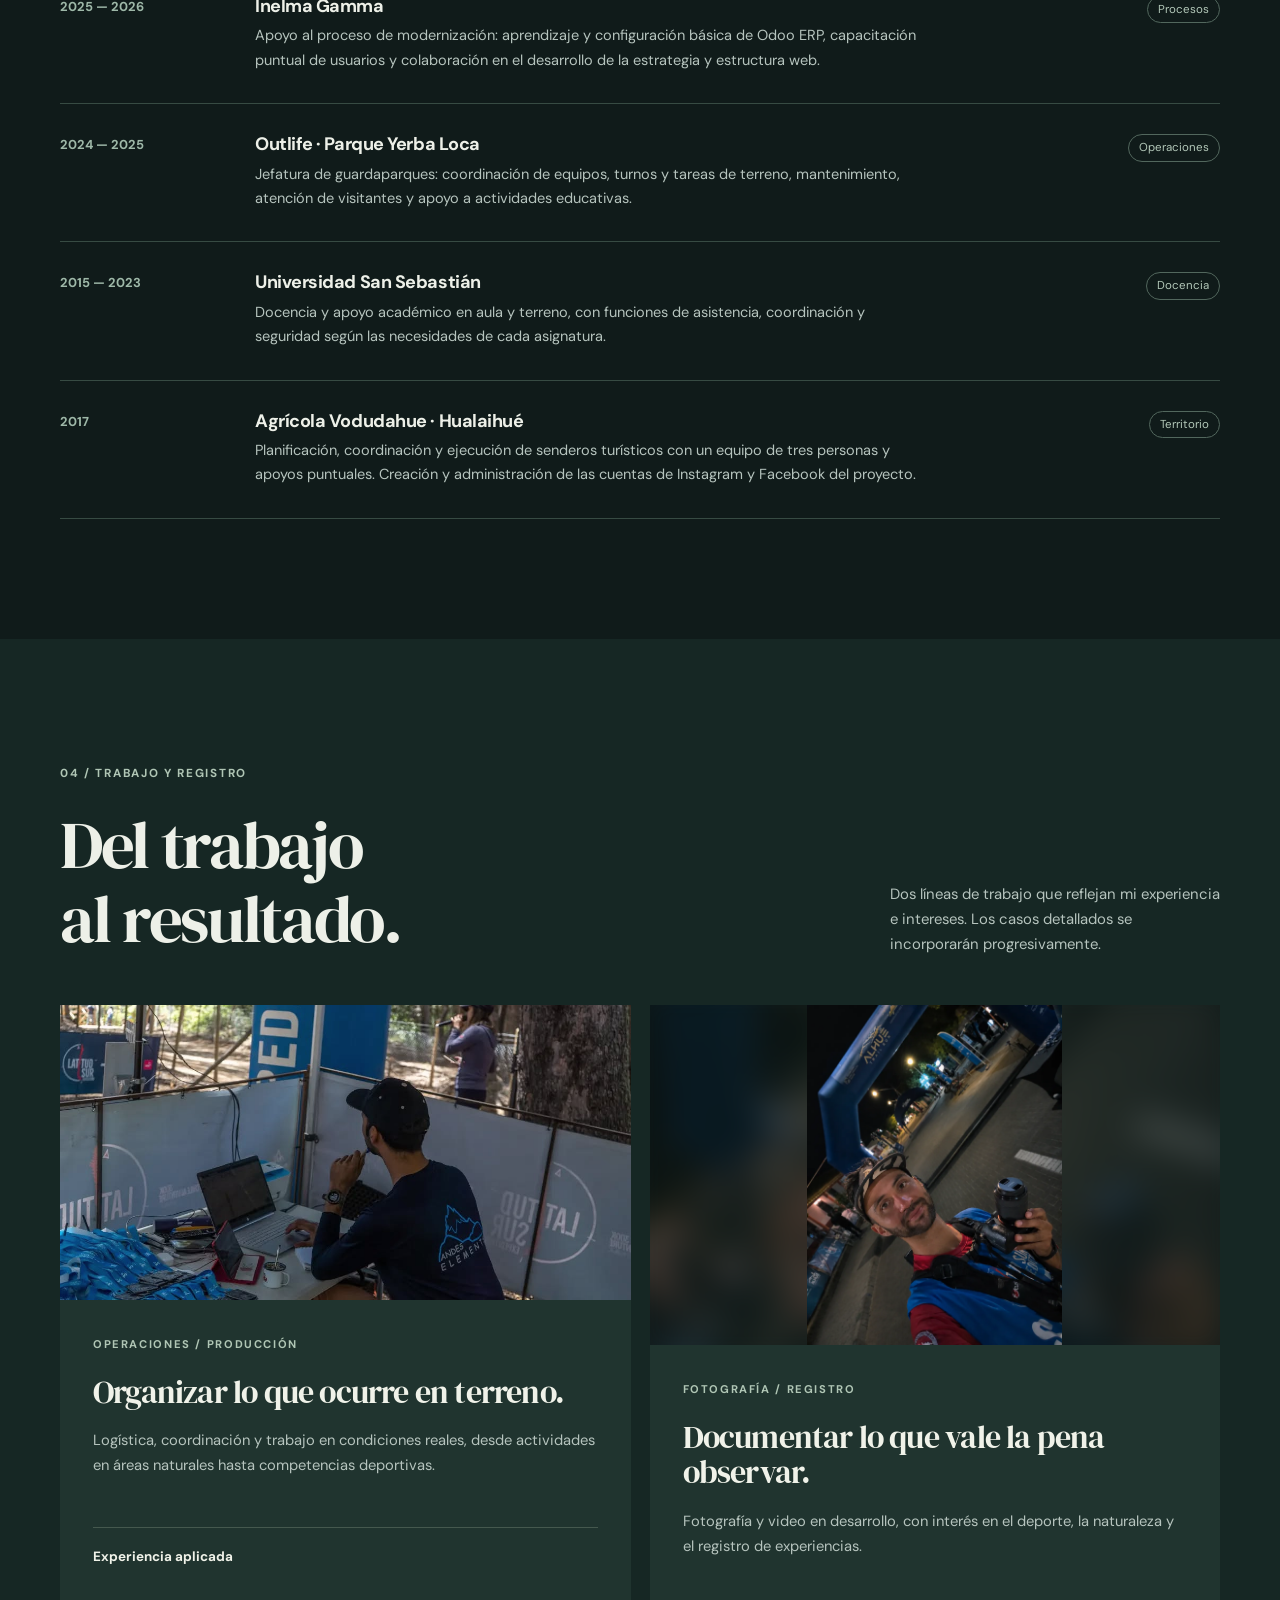
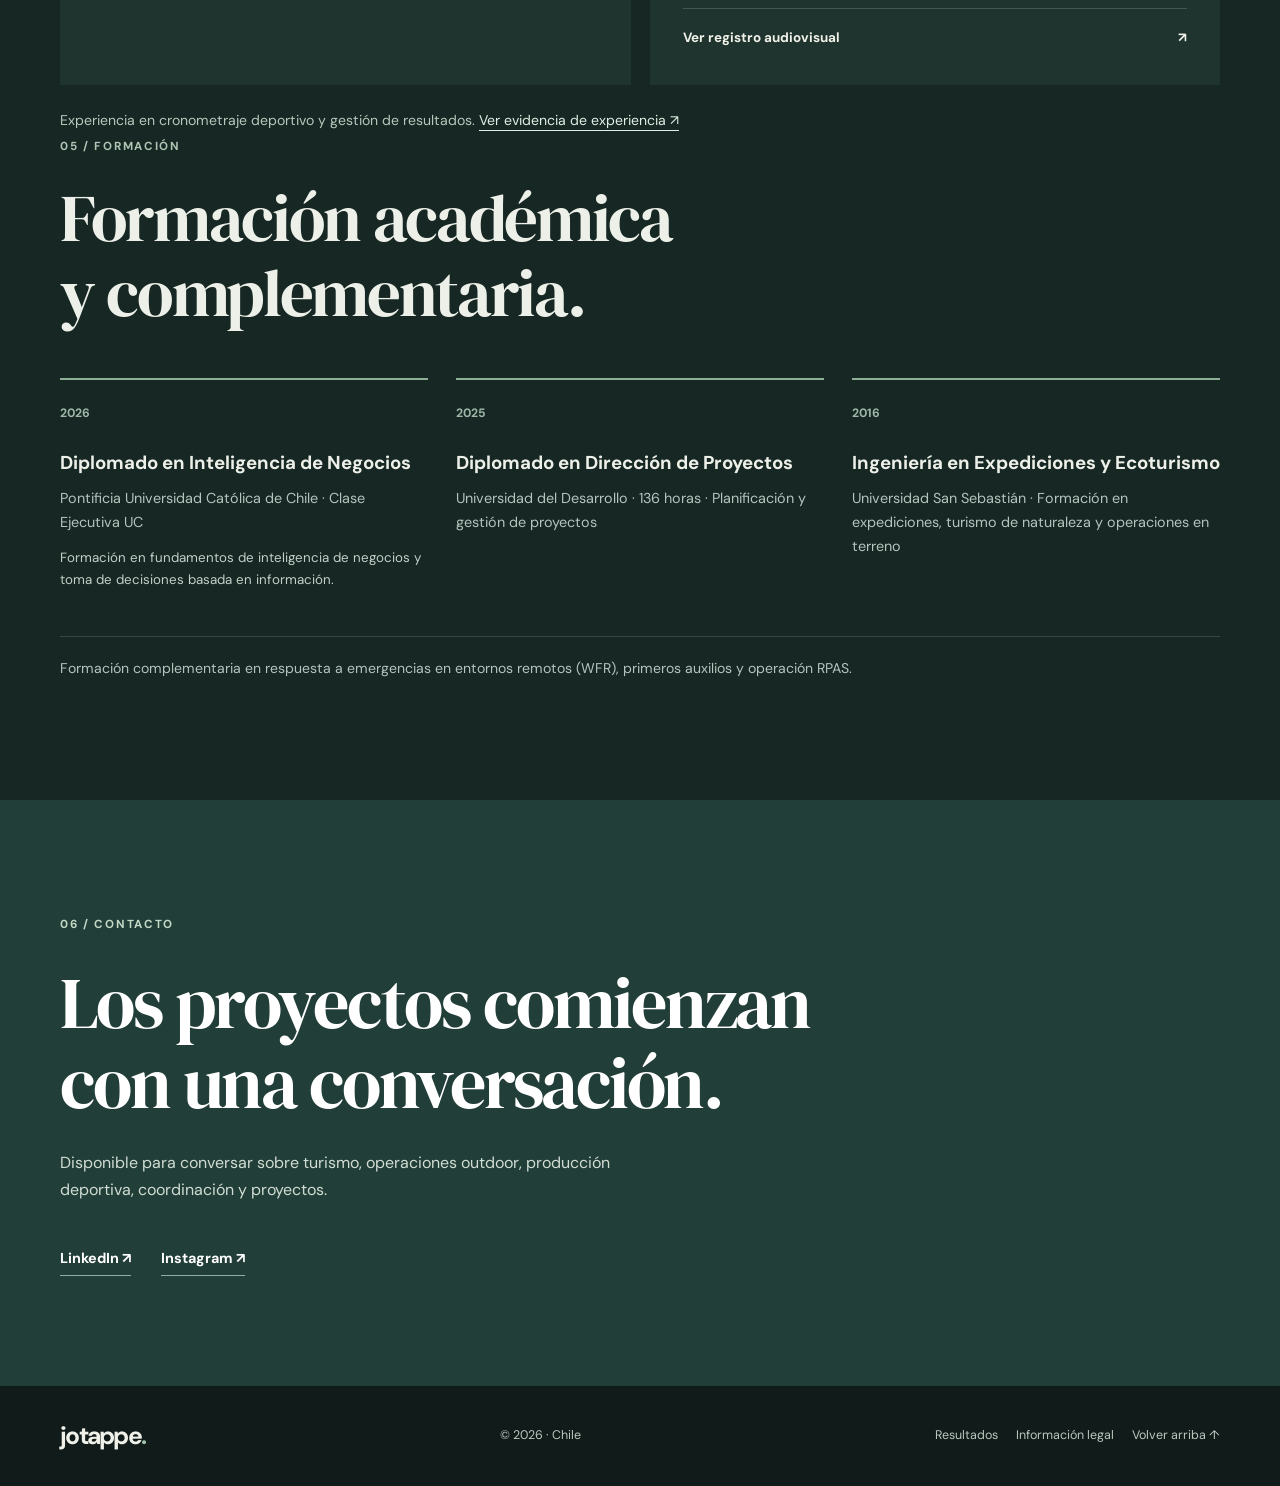
==== commit b07d6a9b: "Retirar analítica y actualizar privacidad y seguridad" ====
--- a/index.html
+++ b/index.html
@@ -61,5 +61,4 @@
 <section class="contact-section" id="contacto"><div class="container contact-inner"><span class="section-index">06 / CONTACTO</span><h2>Los proyectos comienzan<br>con una conversación.</h2><p>Disponible para conversar sobre turismo, operaciones outdoor, producción deportiva, coordinación y proyectos.</p><div class="contact-links"><a href="https://www.linkedin.com/in/jotappecom" target="_blank" rel="noopener noreferrer">LinkedIn ↗</a><a href="https://www.instagram.com/jotappe.io/" target="_blank" rel="noopener noreferrer">Instagram ↗</a></div></div></section>
 </main>
 <footer class="container footer"><a class="wordmark" href="#inicio">jotappe<span>.</span></a><span>© 2026 · Chile</span><div><a href="resultados.html">Resultados</a><a href="legal.html">Información legal</a><a href="#inicio">Volver arriba ↑</a></div></footer>
-<script src="assets/analytics.js" defer></script>
 </body></html>
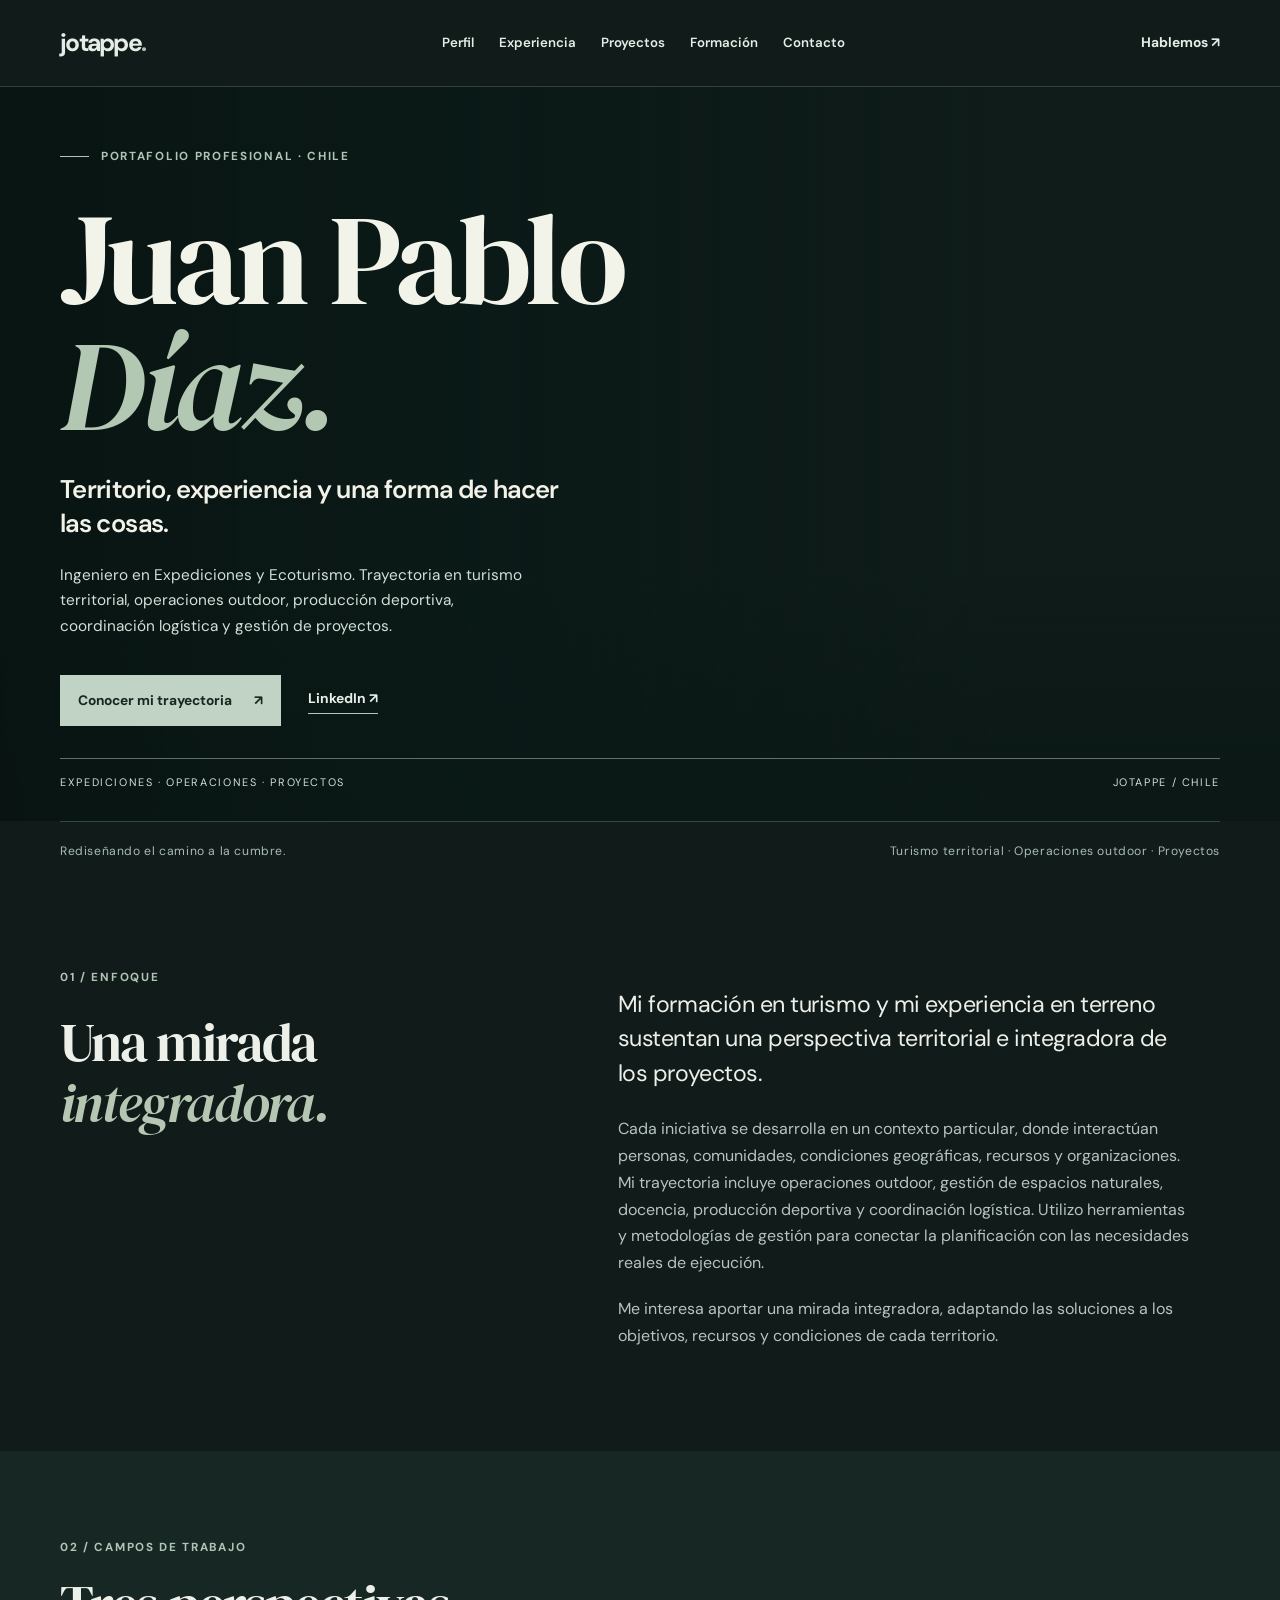
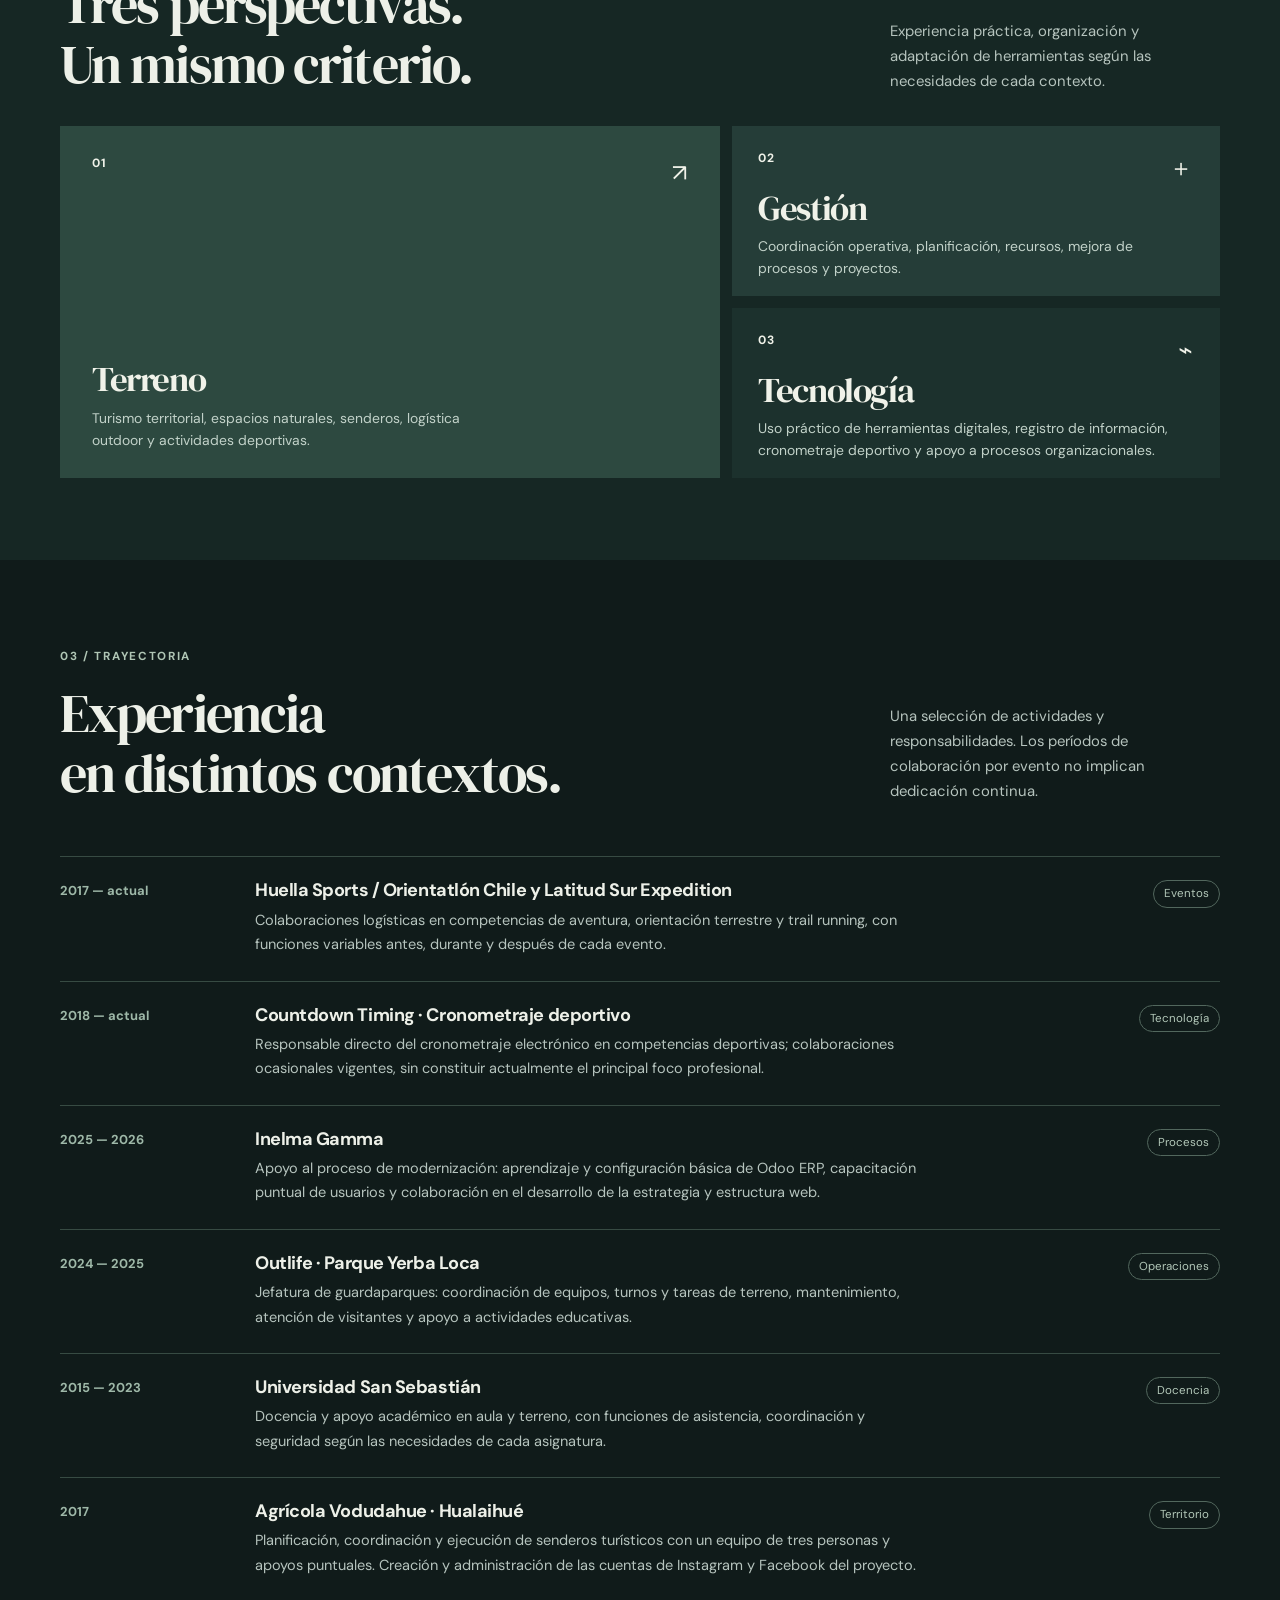
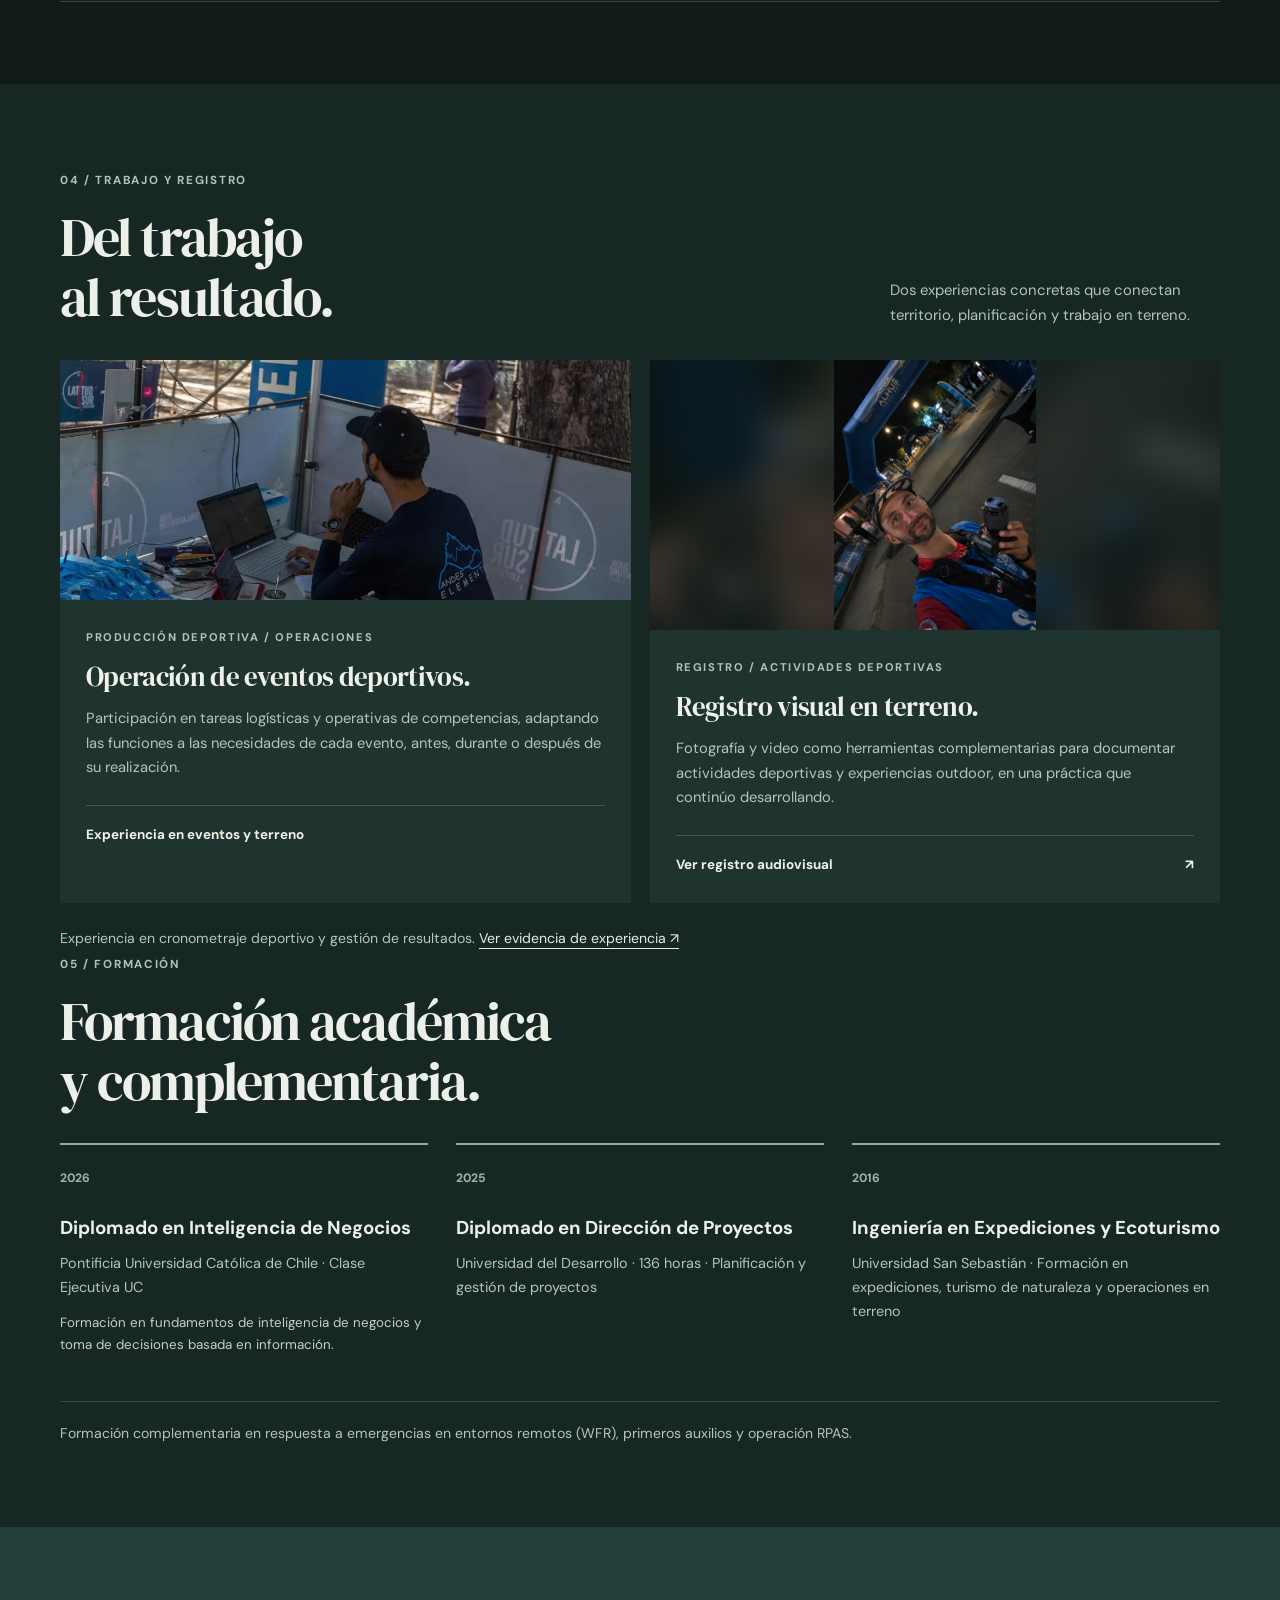
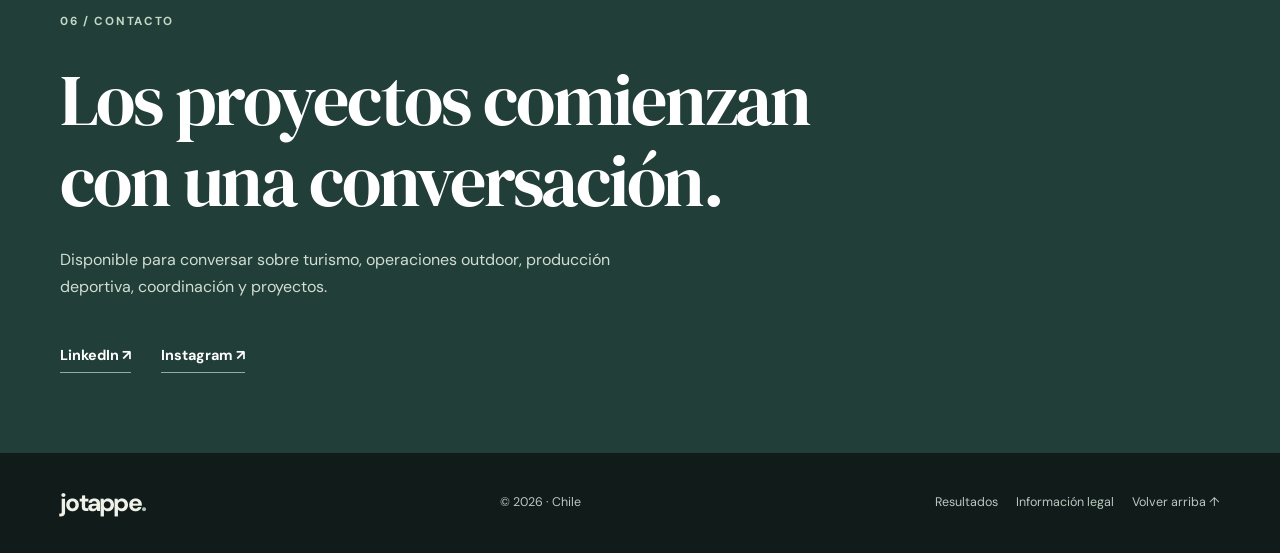
==== commit 822485fb: "Presentar proyectos existentes como ejemplos concretos y breves sin crear secciones adicionales" ====
--- a/index.html
+++ b/index.html
@@ -45,10 +45,10 @@
 <article><span class="date">2015 — 2023</span><div><h3>Universidad San Sebastián</h3><p>Docencia y apoyo académico en aula y terreno, con funciones de asistencia, coordinación y seguridad según las necesidades de cada asignatura.</p></div><span class="tag">Docencia</span></article>
 <article><span class="date">2017</span><div><h3>Agrícola Vodudahue · Hualaihué</h3><p>Planificación, coordinación y ejecución de senderos turísticos con un equipo de tres personas y apoyos puntuales. Creación y administración de las cuentas de Instagram y Facebook del proyecto.</p></div><span class="tag">Territorio</span></article>
 </div></section>
-<section class="section project-section" id="proyectos"><div class="container"><div class="section-heading"><div><span class="section-index">04 / TRABAJO Y REGISTRO</span><h2>Del trabajo<br>al resultado.</h2></div><p>Dos líneas de trabajo que reflejan mi experiencia e intereses. Los casos detallados se incorporarán progresivamente.</p></div>
+<section class="section project-section" id="proyectos"><div class="container"><div class="section-heading"><div><span class="section-index">04 / TRABAJO Y REGISTRO</span><h2>Del trabajo<br>al resultado.</h2></div><p>Dos experiencias concretas que conectan territorio, planificación y trabajo en terreno.</p></div>
 <div class="project-grid">
-<article class="project-card"><div class="project-photo"><img src="assets/operaciones_web.jpeg" alt="Registro de actividades y operaciones outdoor" loading="lazy"></div><div class="project-copy"><span class="project-type">OPERACIONES / PRODUCCIÓN</span><h3>Organizar lo que ocurre en terreno.</h3><p>Logística, coordinación y trabajo en condiciones reales, desde actividades en áreas naturales hasta competencias deportivas.</p><span class="project-foot">Experiencia aplicada</span></div></article>
-<article class="project-card project-card-portrait"><div class="project-photo"><img src="assets/jotappe_evento_nocturno_aprobada.webp" alt="Juan Pablo Díaz realizando registro fotográfico en un evento deportivo nocturno" loading="lazy"></div><div class="project-copy"><span class="project-type">FOTOGRAFÍA / REGISTRO</span><h3>Documentar lo que vale la pena observar.</h3><p>Fotografía y video en desarrollo, con interés en el deporte, la naturaleza y el registro de experiencias.</p><a class="project-foot" href="https://www.instagram.com/jotappe.media/" target="_blank" rel="noopener noreferrer">Ver registro audiovisual <span aria-hidden="true">↗</span></a></div></article>
+<article class="project-card"><div class="project-photo"><img src="assets/operaciones_web.jpeg" alt="Registro de trabajo operativo en el contexto de eventos deportivos" loading="lazy"></div><div class="project-copy"><span class="project-type">PRODUCCIÓN DEPORTIVA / OPERACIONES</span><h3>Operación de eventos deportivos.</h3><p>Participación en tareas logísticas y operativas de competencias, adaptando las funciones a las necesidades de cada evento, antes, durante o después de su realización.</p><span class="project-foot">Experiencia en eventos y terreno</span></div></article>
+<article class="project-card project-card-portrait"><div class="project-photo"><img src="assets/jotappe_evento_nocturno_aprobada.webp" alt="Registro fotográfico de una actividad deportiva nocturna" loading="lazy"></div><div class="project-copy"><span class="project-type">REGISTRO / ACTIVIDADES DEPORTIVAS</span><h3>Registro visual en terreno.</h3><p>Fotografía y video como herramientas complementarias para documentar actividades deportivas y experiencias outdoor, en una práctica que continúo desarrollando.</p><a class="project-foot" href="https://www.instagram.com/jotappe.media/" target="_blank" rel="noopener noreferrer">Ver registro audiovisual <span aria-hidden="true">↗</span></a></div></article>
 </div>
 <p class="timing-reference" style="margin-top:24px;color:#b6c9bc;font-size:.88rem">Experiencia en cronometraje deportivo y gestión de resultados. <a style="color:#e2eee4" href="cronometraje-deportivo.html">Ver evidencia de experiencia ↗</a></p>
 <div class="section-heading" id="formacion"><div><span class="section-index">05 / FORMACIÓN</span><h2>Formación académica<br>y complementaria.</h2></div></div>
--- a/assets/site.css
+++ b/assets/site.css
@@ -56,3 +56,58 @@
 .project-card-portrait .project-photo::before{content:"";position:absolute;inset:-22px;background:linear-gradient(rgba(12,27,25,.56),rgba(12,27,25,.56)),url('../assets/jotappe_evento_nocturno_aprobada.webp') center center/cover no-repeat;filter:blur(17px);z-index:-1}
 .project-card-portrait .project-photo img{position:relative;z-index:1;width:auto;max-width:100%;height:100%;object-fit:contain;filter:none}
 @media(max-width:540px){.project-card-portrait .project-photo{height:355px}}
+
+
+/* v2.3 — escala editorial más compacta, sin alterar la identidad visual */
+@media(min-width:761px){
+  .section{padding-block:82px}
+  .profile{gap:65px}
+  .profile-body{padding-top:24px}
+  .section-heading{margin-bottom:32px}
+  .section-heading h2{margin-top:14px}
+  .section-heading h2,.section-side h2{font-size:clamp(2.45rem,4.2vw,3.75rem)}
+  .bento{grid-template-rows:170px 170px;gap:12px}
+  .area-card{padding:22px 26px}
+  .area-primary{padding:27px 32px}
+  .area-card h3{font-size:clamp(1.95rem,2.7vw,2.8rem);margin-bottom:9px}
+  .area-card p{font-size:.87rem;line-height:1.55}
+  .experience-list article{padding-block:23px}
+  .project-photo img{height:240px}
+  .project-card-portrait .project-photo{height:270px}
+  .project-copy{padding:23px 26px 26px}
+  .project-copy h3{font-size:1.7rem;margin:13px 0}
+  .education-grid{margin-top:30px}
+  .contact-section{padding-block:80px}
+}
+@media(min-width:541px) and (max-width:760px){
+  .section{padding-block:65px}
+  .bento{grid-template-rows:170px 170px}
+  .area-card{padding:22px}
+  .area-primary{padding:28px}
+  .area-card h3{font-size:2.25rem}
+}
+@media(max-width:540px){
+  .section{padding-block:48px}
+  .section-heading{margin-bottom:25px}
+  .section-heading h2,.section-side h2{font-size:clamp(2.15rem,9vw,2.8rem);margin-top:12px}
+  .section-heading>p{margin-top:13px}
+  .profile{gap:12px}
+  .profile-body p{margin-bottom:14px}
+  .bento{gap:10px}
+  .area-card,.area-primary{min-height:0;padding:20px 22px;gap:20px}
+  .area-card h3{font-size:2.05rem;margin-bottom:7px}
+  .area-card p{font-size:.86rem;line-height:1.52}
+  .area-top{font-size:.7rem}
+  .experience-list article{padding-block:18px}
+  .project-photo img{height:210px}
+  .project-card-portrait .project-photo{height:260px}
+  .project-copy{padding:20px 22px}
+  .project-copy h3{font-size:1.65rem;margin:11px 0}
+  .project-copy p{font-size:.87rem}
+  .project-foot{margin-top:16px;padding-top:13px}
+  .education-grid{margin-top:25px;gap:22px}
+  .education-note{margin-top:25px}
+  .contact-section{padding-block:55px}
+  .contact-inner h2{font-size:clamp(2.15rem,9vw,2.7rem)}
+  .contact-links{margin-top:25px}
+}
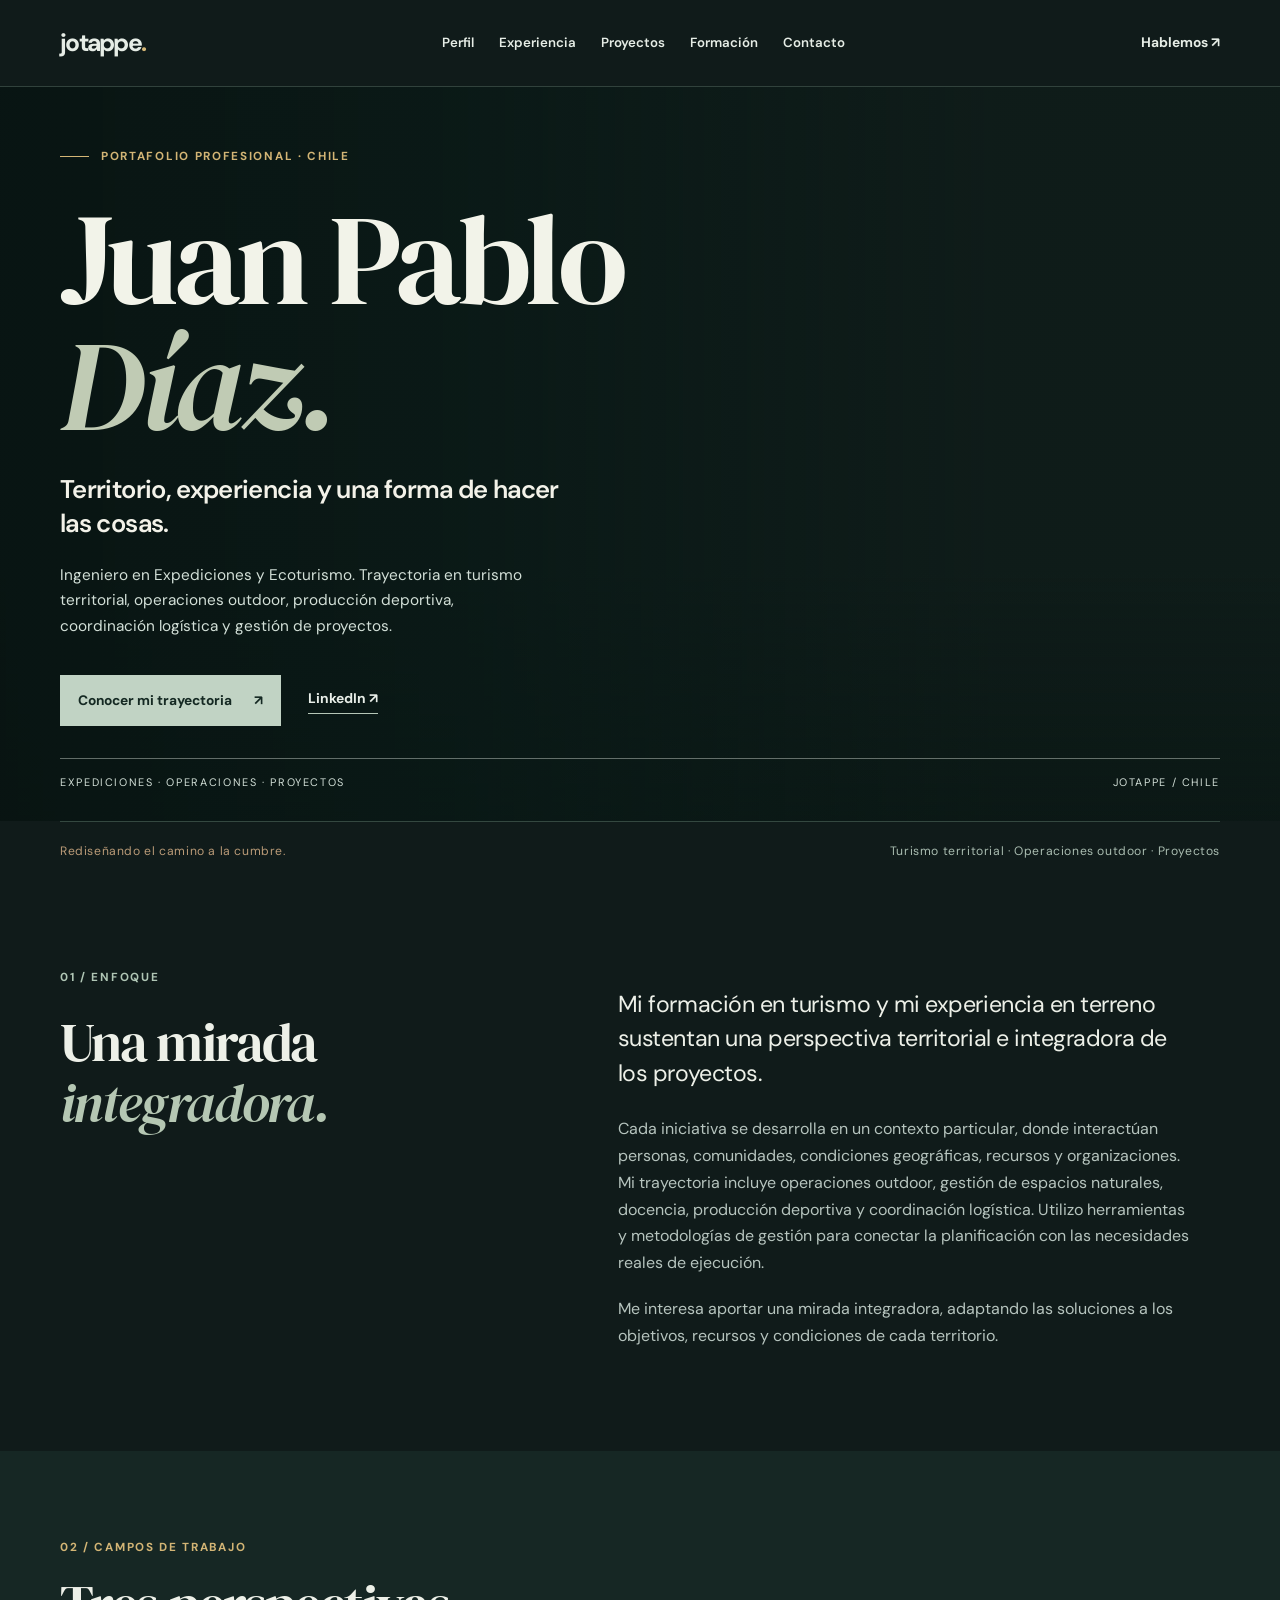
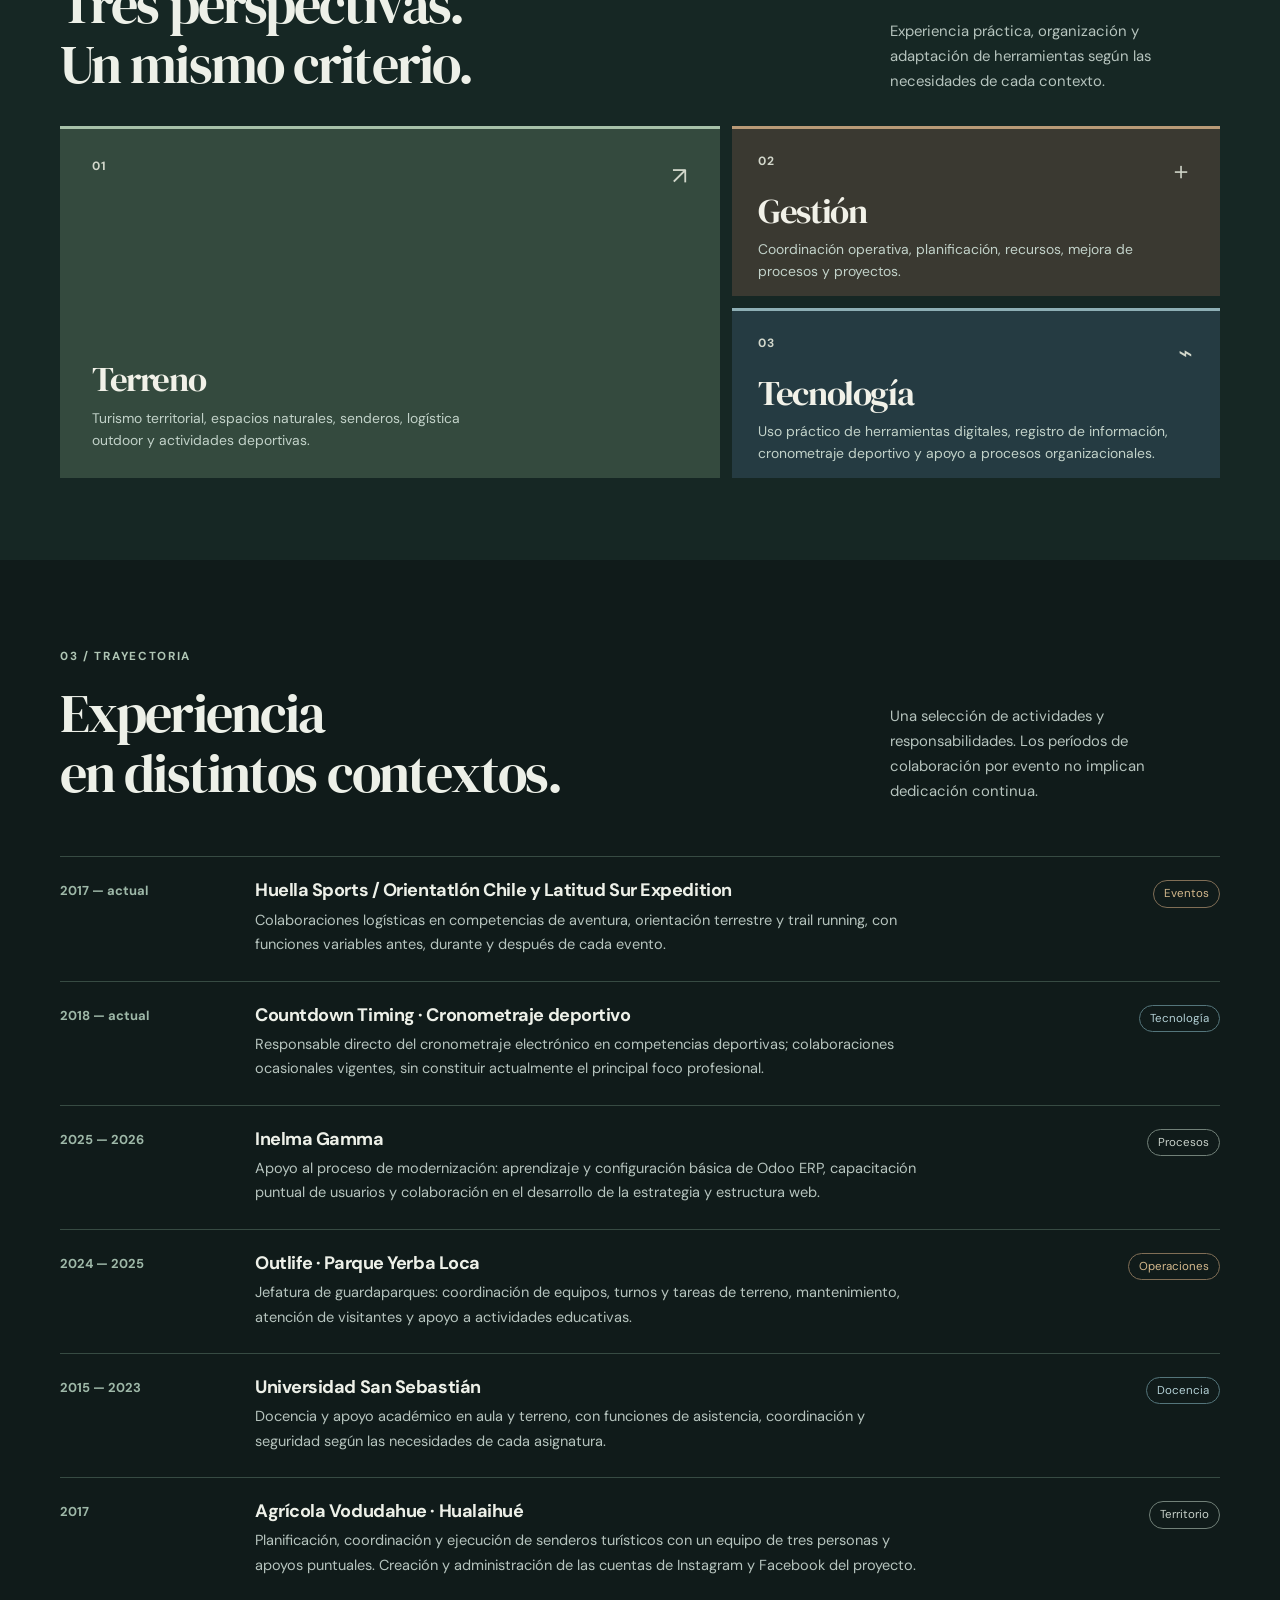
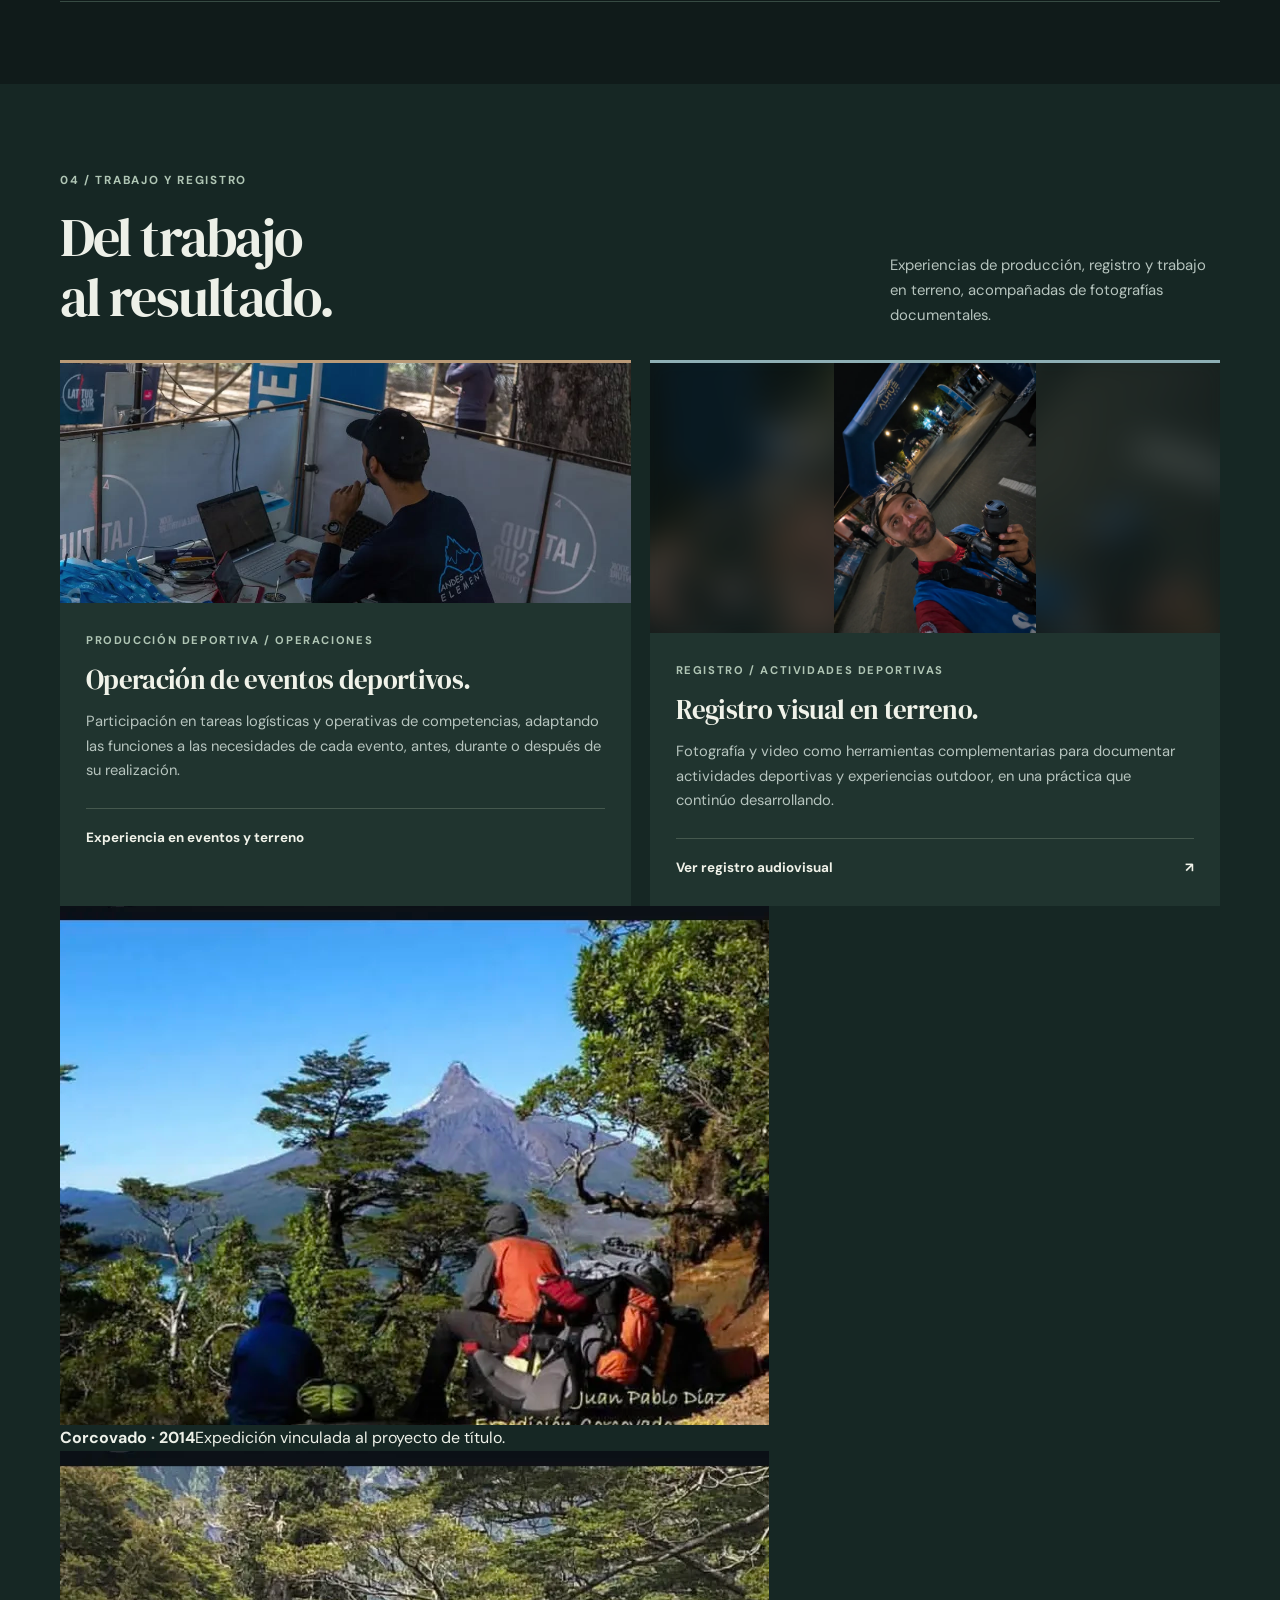
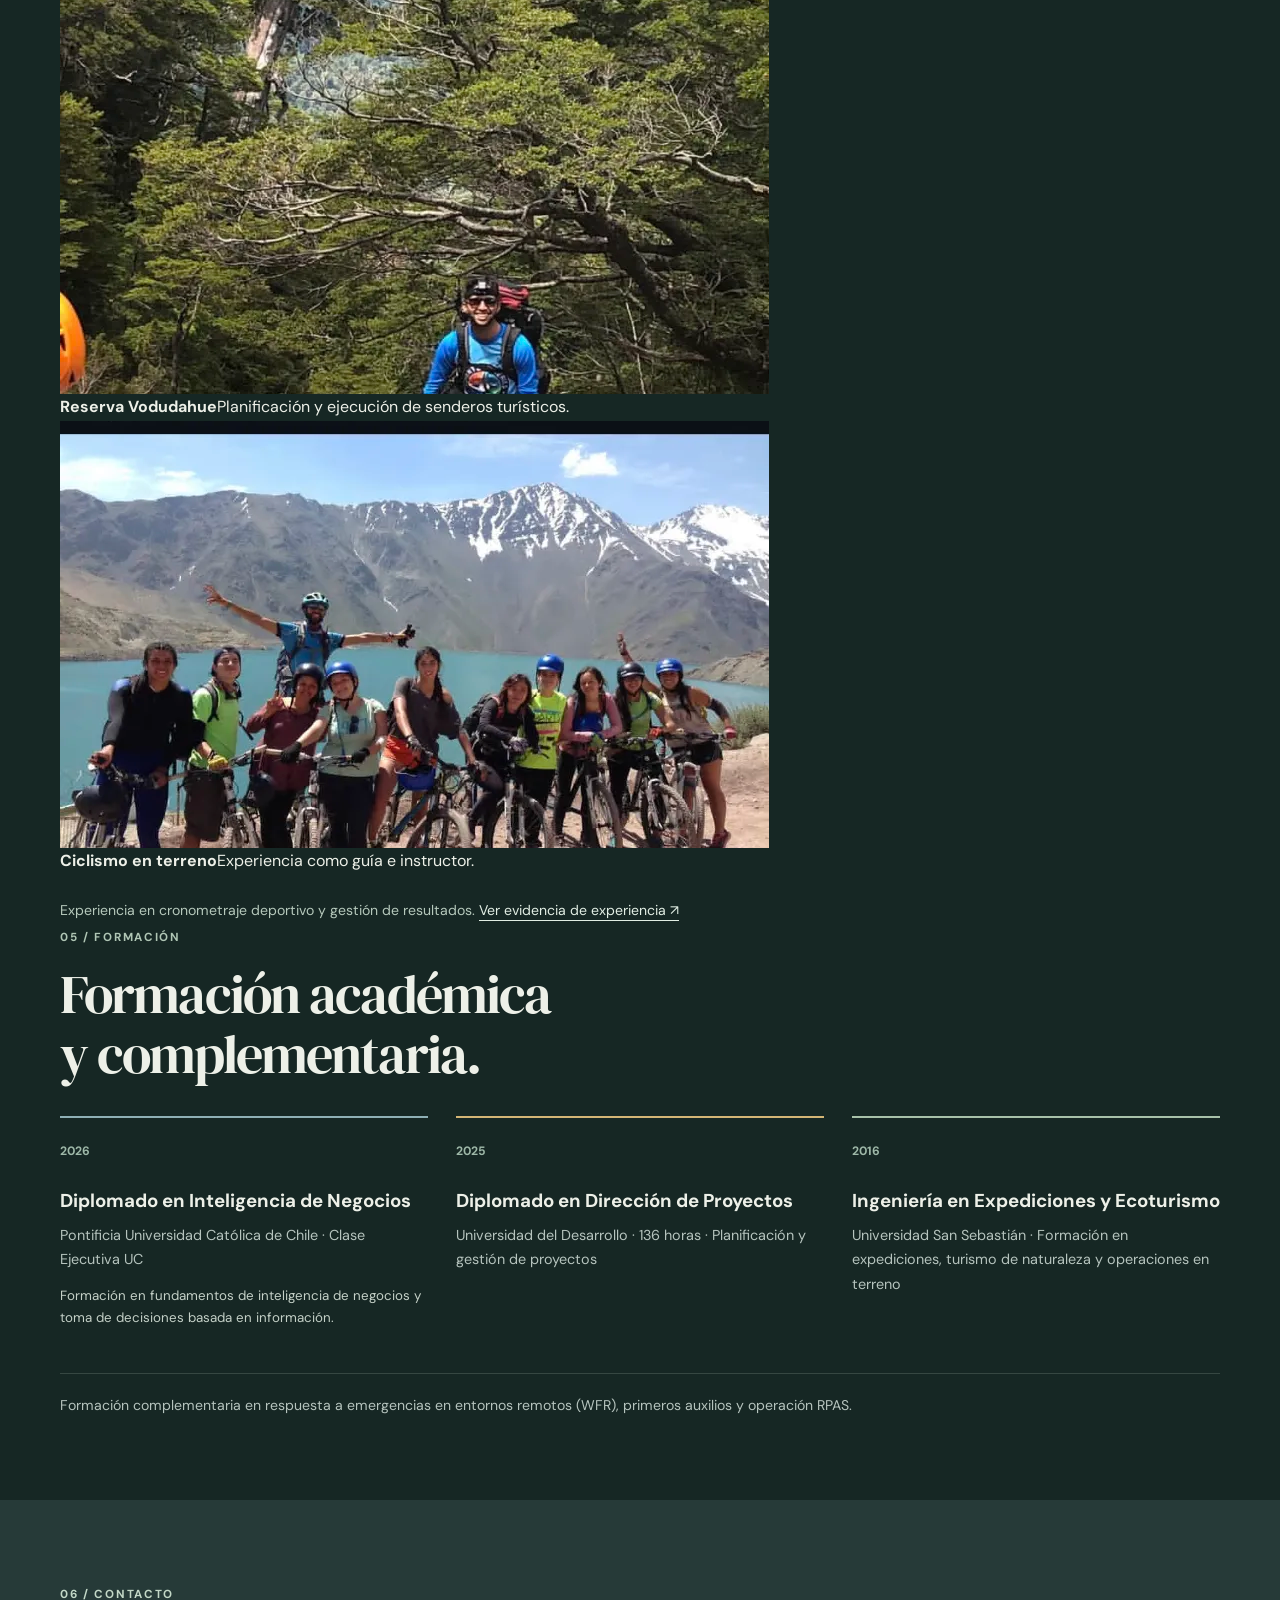
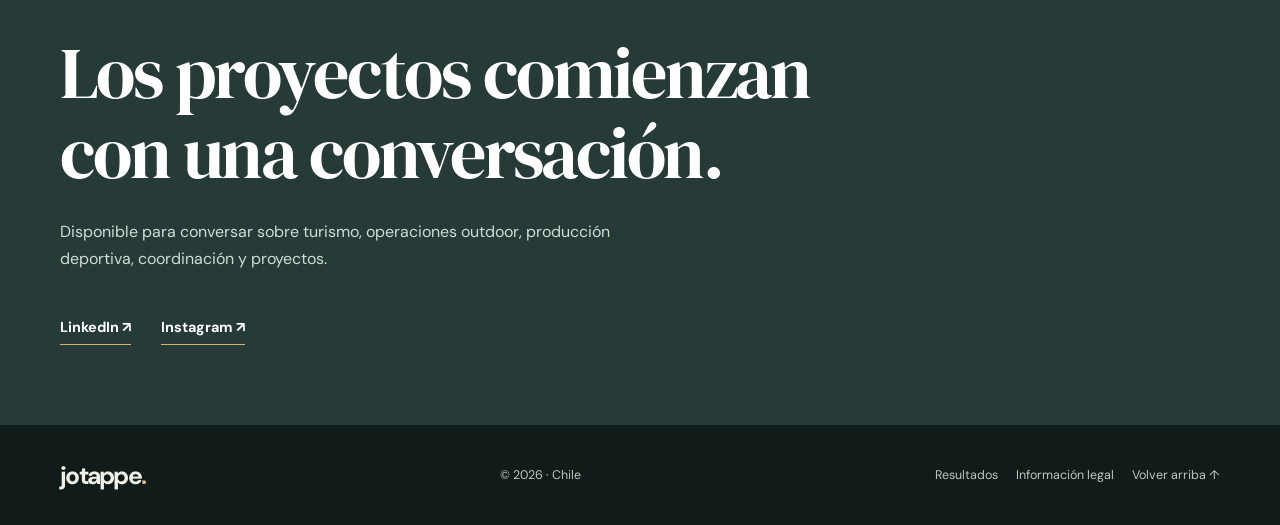
==== commit 0ab7c6a4: "Incorporar tres fotografías documentales en una franja compacta de trayectoria" ====
--- a/index.html
+++ b/index.html
@@ -45,10 +45,15 @@
 <article><span class="date">2015 — 2023</span><div><h3>Universidad San Sebastián</h3><p>Docencia y apoyo académico en aula y terreno, con funciones de asistencia, coordinación y seguridad según las necesidades de cada asignatura.</p></div><span class="tag">Docencia</span></article>
 <article><span class="date">2017</span><div><h3>Agrícola Vodudahue · Hualaihué</h3><p>Planificación, coordinación y ejecución de senderos turísticos con un equipo de tres personas y apoyos puntuales. Creación y administración de las cuentas de Instagram y Facebook del proyecto.</p></div><span class="tag">Territorio</span></article>
 </div></section>
-<section class="section project-section" id="proyectos"><div class="container"><div class="section-heading"><div><span class="section-index">04 / TRABAJO Y REGISTRO</span><h2>Del trabajo<br>al resultado.</h2></div><p>Dos experiencias concretas que conectan territorio, planificación y trabajo en terreno.</p></div>
+<section class="section project-section" id="proyectos"><div class="container"><div class="section-heading"><div><span class="section-index">04 / TRABAJO Y REGISTRO</span><h2>Del trabajo<br>al resultado.</h2></div><p>Experiencias de producción, registro y trabajo en terreno, acompañadas de fotografías documentales.</p></div>
 <div class="project-grid">
 <article class="project-card"><div class="project-photo"><img src="assets/operaciones_web.jpeg" alt="Registro de trabajo operativo en el contexto de eventos deportivos" loading="lazy"></div><div class="project-copy"><span class="project-type">PRODUCCIÓN DEPORTIVA / OPERACIONES</span><h3>Operación de eventos deportivos.</h3><p>Participación en tareas logísticas y operativas de competencias, adaptando las funciones a las necesidades de cada evento, antes, durante o después de su realización.</p><span class="project-foot">Experiencia en eventos y terreno</span></div></article>
 <article class="project-card project-card-portrait"><div class="project-photo"><img src="assets/jotappe_evento_nocturno_aprobada.webp" alt="Registro fotográfico de una actividad deportiva nocturna" loading="lazy"></div><div class="project-copy"><span class="project-type">REGISTRO / ACTIVIDADES DEPORTIVAS</span><h3>Registro visual en terreno.</h3><p>Fotografía y video como herramientas complementarias para documentar actividades deportivas y experiencias outdoor, en una práctica que continúo desarrollando.</p><a class="project-foot" href="https://www.instagram.com/jotappe.media/" target="_blank" rel="noopener noreferrer">Ver registro audiovisual <span aria-hidden="true">↗</span></a></div></article>
+</div>
+<div class="field-notes" aria-label="Registros de trayectoria en terreno">
+<figure class="field-note"><img src="assets/corcovado_2014.png" alt="Registro de la expedición Corcovado de 2014" loading="lazy" decoding="async"><figcaption><strong>Corcovado · 2014</strong><span>Expedición vinculada al proyecto de título.</span></figcaption></figure>
+<figure class="field-note"><img src="assets/vodudahue_senderos.png" alt="Registro de trabajo en terreno en Reserva Vodudahue" loading="lazy" decoding="async"><figcaption><strong>Reserva Vodudahue</strong><span>Planificación y ejecución de senderos turísticos.</span></figcaption></figure>
+<figure class="field-note"><img src="assets/ciclismo_guia_instructor.png" alt="Actividad grupal de ciclismo en contexto de guiado e instrucción" loading="lazy" decoding="async"><figcaption><strong>Ciclismo en terreno</strong><span>Experiencia como guía e instructor.</span></figcaption></figure>
 </div>
 <p class="timing-reference" style="margin-top:24px;color:#b6c9bc;font-size:.88rem">Experiencia en cronometraje deportivo y gestión de resultados. <a style="color:#e2eee4" href="cronometraje-deportivo.html">Ver evidencia de experiencia ↗</a></p>
 <div class="section-heading" id="formacion"><div><span class="section-index">05 / FORMACIÓN</span><h2>Formación académica<br>y complementaria.</h2></div></div>
--- a/assets/site.css
+++ b/assets/site.css
@@ -111,3 +111,38 @@
   .contact-inner h2{font-size:clamp(2.15rem,9vw,2.7rem)}
   .contact-links{margin-top:25px}
 }
+
+
+/* v2.4 — acentos territoriales: tierra, agua, roca y vegetación.
+   Mantener el fondo oscuro y la jerarquía editorial existentes. */
+:root{
+  --territory-earth:#b99a77;
+  --territory-ochre:#d3b575;
+  --territory-water:#8eafb5;
+  --territory-stone:#aab0ab;
+  --territory-leaf:#a7c1a9;
+}
+.hero h1 i{color:#c0cbb4}
+.hero .eyebrow{color:#d3b575}
+.hero .rule{background:#d3b575}
+.wordmark span{color:var(--territory-ochre)}
+.intro-strip span:first-child{color:var(--territory-earth)}
+.areas-section .section-index{color:var(--territory-ochre)}
+.area-primary{background:#344a3e;border-top:3px solid var(--territory-leaf)}
+.area-secondary{background:#3a3931;border-top:3px solid var(--territory-earth)}
+.area-tertiary{background:#253b42;border-top:3px solid var(--territory-water)}
+.area-card h3{color:#f1f1e8}
+.area-card .area-top{color:#d2d7cb}
+.experience-list article:nth-child(3n+1) .tag{border-color:#806e56;color:#d4b98d}
+.experience-list article:nth-child(3n+2) .tag{border-color:#54757b;color:#b3d0d5}
+.experience-list article:nth-child(3n) .tag{border-color:#718078;color:#c7d0c9}
+.project-card:first-child{border-top:3px solid var(--territory-earth)}
+.project-card:nth-child(2){border-top:3px solid var(--territory-water)}
+.education-item:nth-child(1){border-color:var(--territory-water)}
+.education-item:nth-child(2){border-color:var(--territory-ochre)}
+.education-item:nth-child(3){border-color:var(--territory-leaf)}
+.contact-section{background:#263a38}
+.contact-links a{border-color:var(--territory-ochre)}
+@media(max-width:540px){
+  .area-primary,.area-secondary,.area-tertiary{border-top-width:2px}
+}
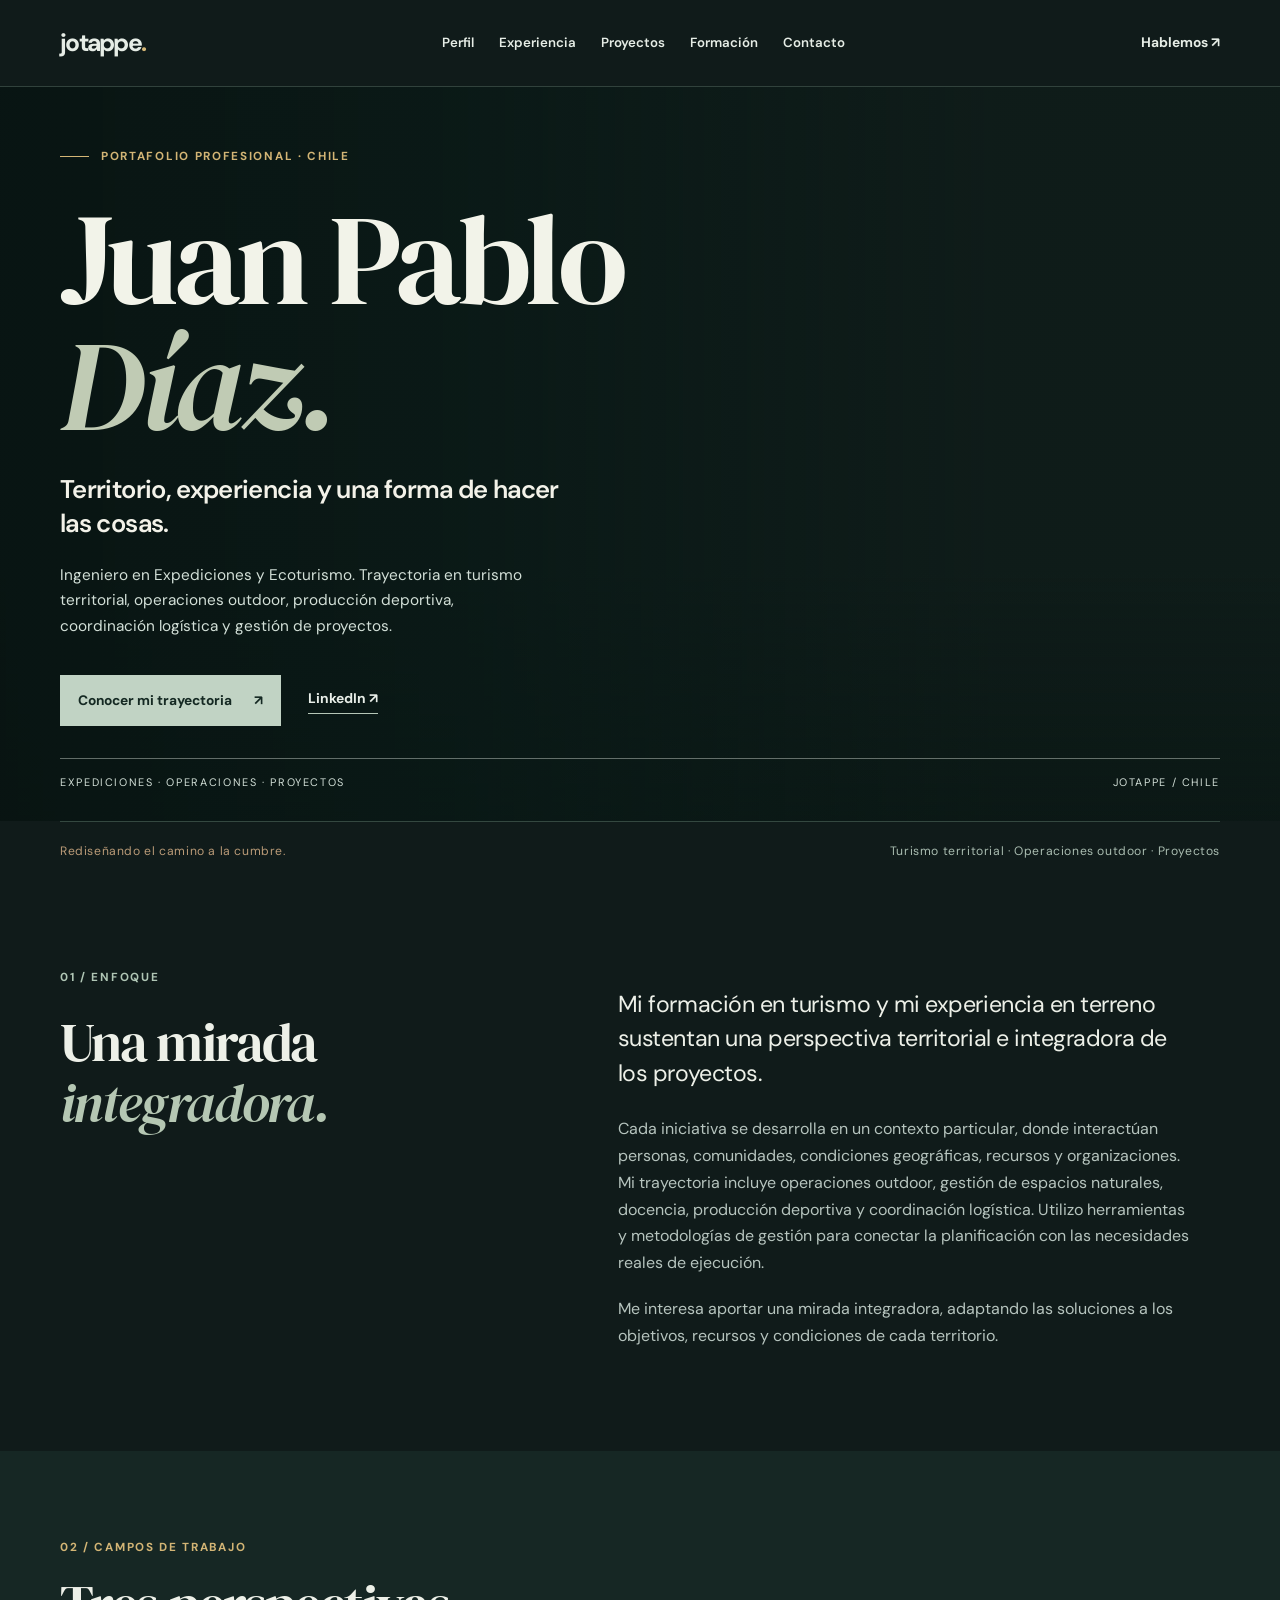
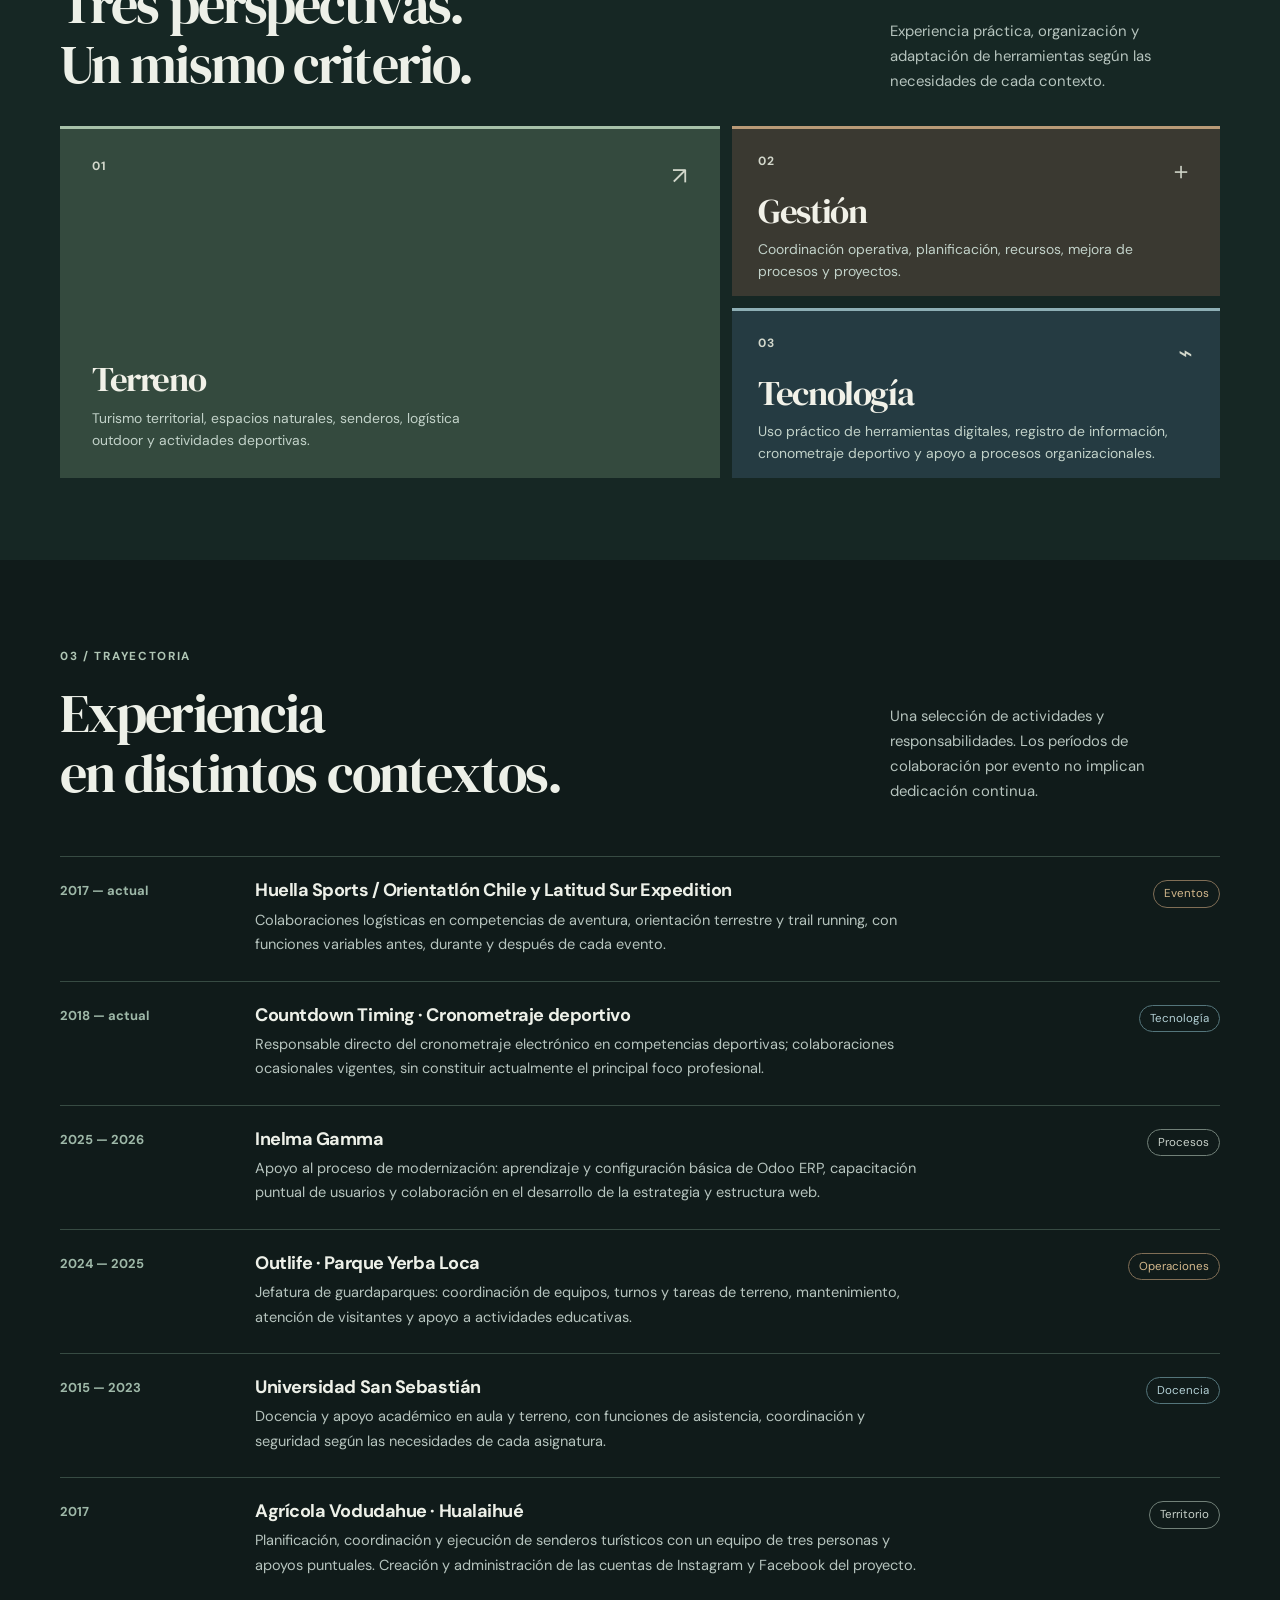
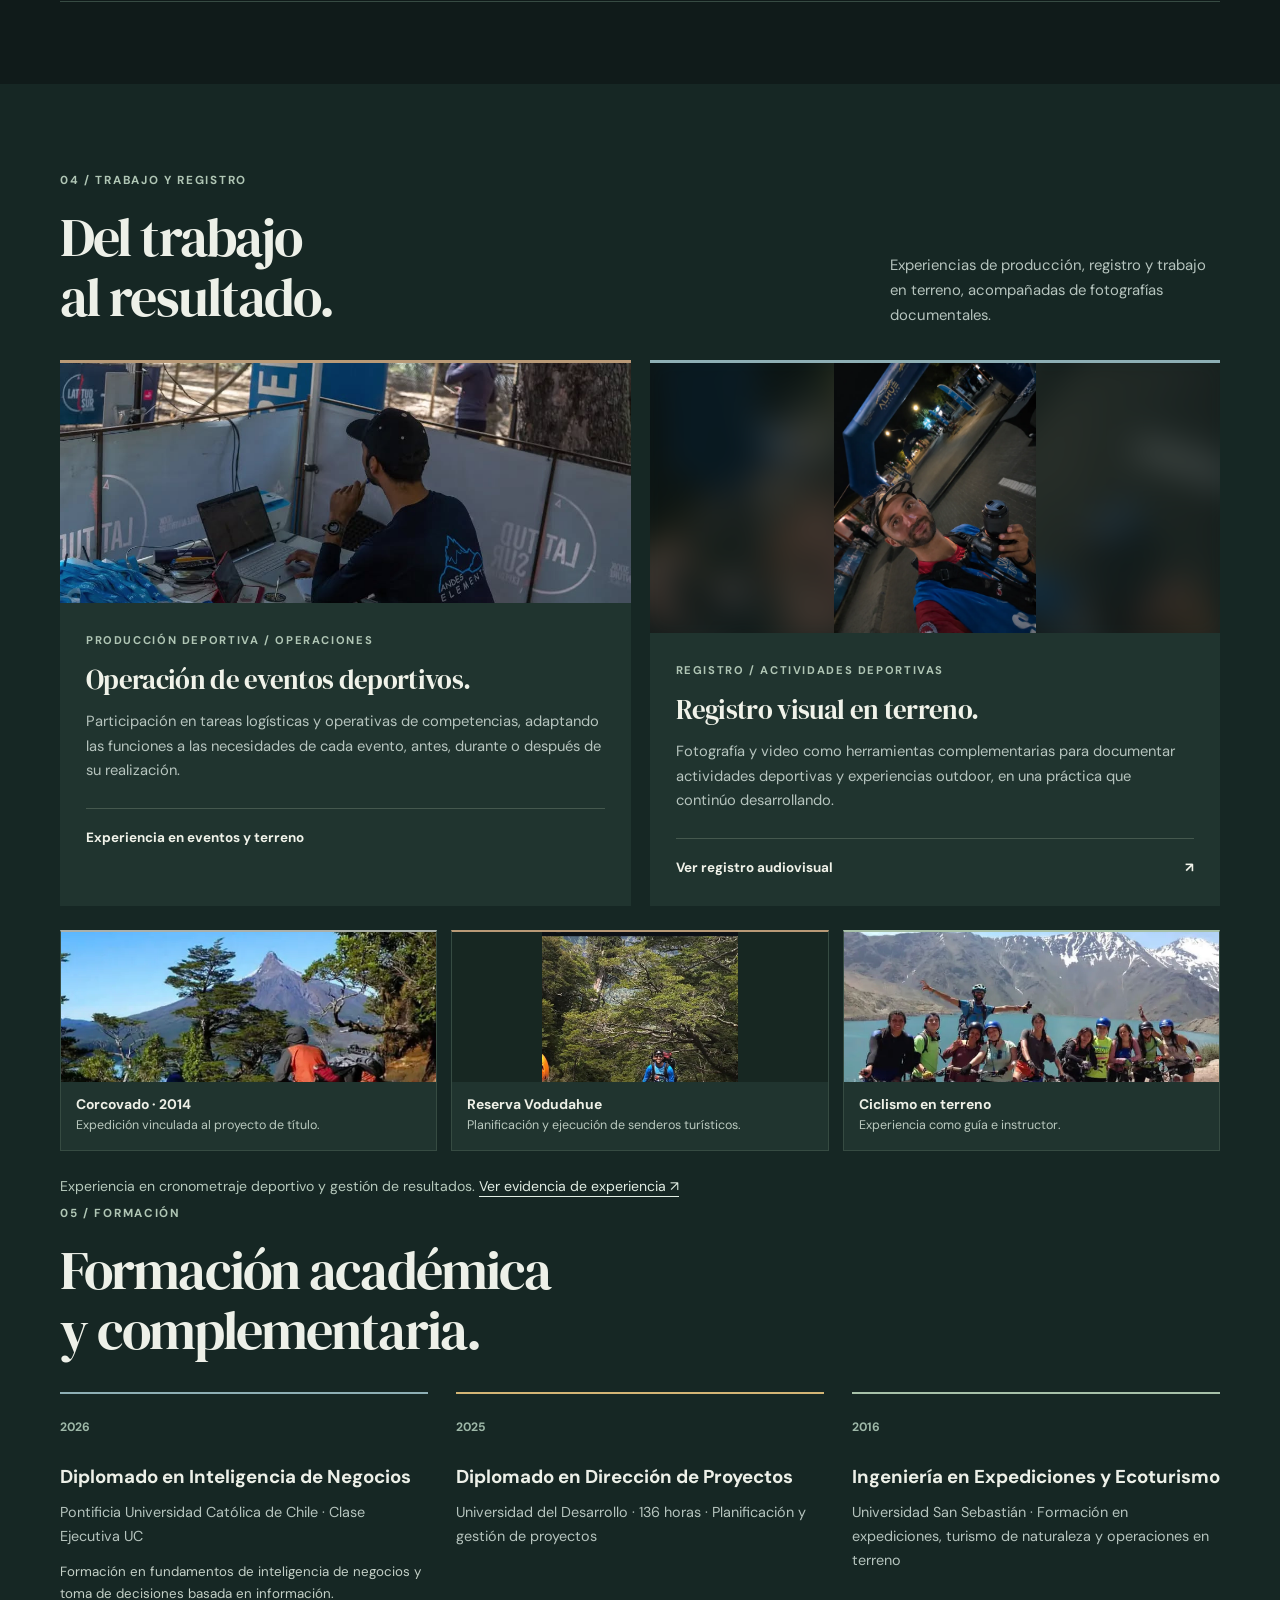
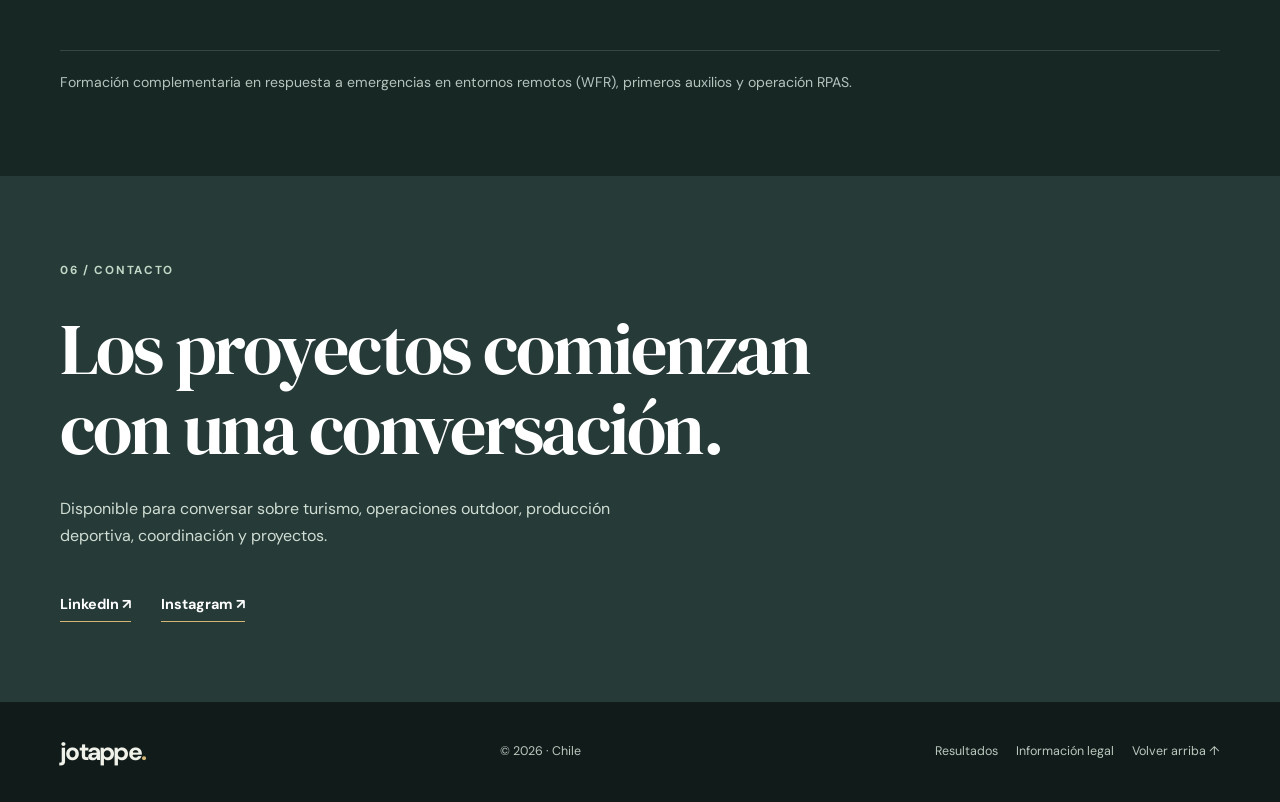
==== commit 2c309473: "Forzar actualización de CSS en navegadores tras corrección de Vodudahue" ====
--- a/index.html
+++ b/index.html
@@ -8,7 +8,7 @@
 <title>Juan Pablo Díaz — Turismo territorial, operaciones outdoor y proyectos | Jotappe</title>
 
 <meta property="og:title" content="Juan Pablo Díaz — Jotappe"><meta property="og:description" content="Portafolio profesional de Juan Pablo Díaz: turismo territorial, operaciones outdoor, producción deportiva y gestión de proyectos en Chile.">
-<link rel="icon" href="assets/logo.png"><link rel="stylesheet" href="assets/site.css">
+<link rel="icon" href="assets/logo.png"><link rel="stylesheet" href="assets/site.css?v=20261127-vodudahue">
 <script type="application/ld+json">{"@context":"https://schema.org","@graph":[{"@type":"Person","@id":"https://jotappe.com/#persona","name":"Juan Pablo Díaz","url":"https://jotappe.com/","jobTitle":"Ingeniero en Expediciones y Ecoturismo","sameAs":["https://www.linkedin.com/in/jotappecom","https://www.instagram.com/jotappe.io/"]},{"@type":"WebSite","@id":"https://jotappe.com/#website","url":"https://jotappe.com/","name":"Jotappe","inLanguage":"es","about":{"@id":"https://jotappe.com/#persona"}}]}</script>
 </head>
 <body>
--- a/assets/site.css
+++ b/assets/site.css
@@ -146,3 +146,21 @@
 @media(max-width:540px){
   .area-primary,.area-secondary,.area-tertiary{border-top-width:2px}
 }
+
+
+/* Fotografías documentales: presentación contenida, sin ampliaciones invasivas */
+.field-notes{display:grid;grid-template-columns:repeat(3,minmax(0,1fr));gap:14px;margin-top:24px}
+.field-note{margin:0;min-width:0;background:#20342f;border:1px solid #364b42}
+.field-note img{width:100%;height:150px;object-fit:cover;object-position:center;filter:none}
+.field-note figcaption{padding:13px 15px 16px;display:flex;flex-direction:column;gap:3px;line-height:1.4}
+.field-note strong{font-size:.87rem;color:#eef0e7}
+.field-note span{font-size:.78rem;color:#bac9bf}
+.field-note:nth-child(1){border-top:2px solid var(--territory-stone)}
+.field-note:nth-child(2){border-top:2px solid var(--territory-earth)}
+.field-note:nth-child(3){border-top:2px solid var(--territory-leaf)}
+@media(max-width:760px){.field-notes{gap:10px}.field-note img{height:120px}.field-note figcaption{padding:12px}}
+@media(max-width:540px){.field-notes{grid-template-columns:1fr;gap:10px}.field-note{display:grid;grid-template-columns:115px minmax(0,1fr);align-items:center}.field-note img{height:100%;min-height:105px;object-fit:cover}.field-note figcaption{padding:10px 13px}.field-note strong{font-size:.84rem}.field-note span{font-size:.76rem}}
+
+/* Vodudahue: respetar encuadre vertical original, sin recortar a la persona */
+.field-note:nth-child(2) img{object-fit:contain;background:#172722}
+@media(max-width:540px){.field-note:nth-child(2) img{height:105px;min-height:0;object-fit:contain}}
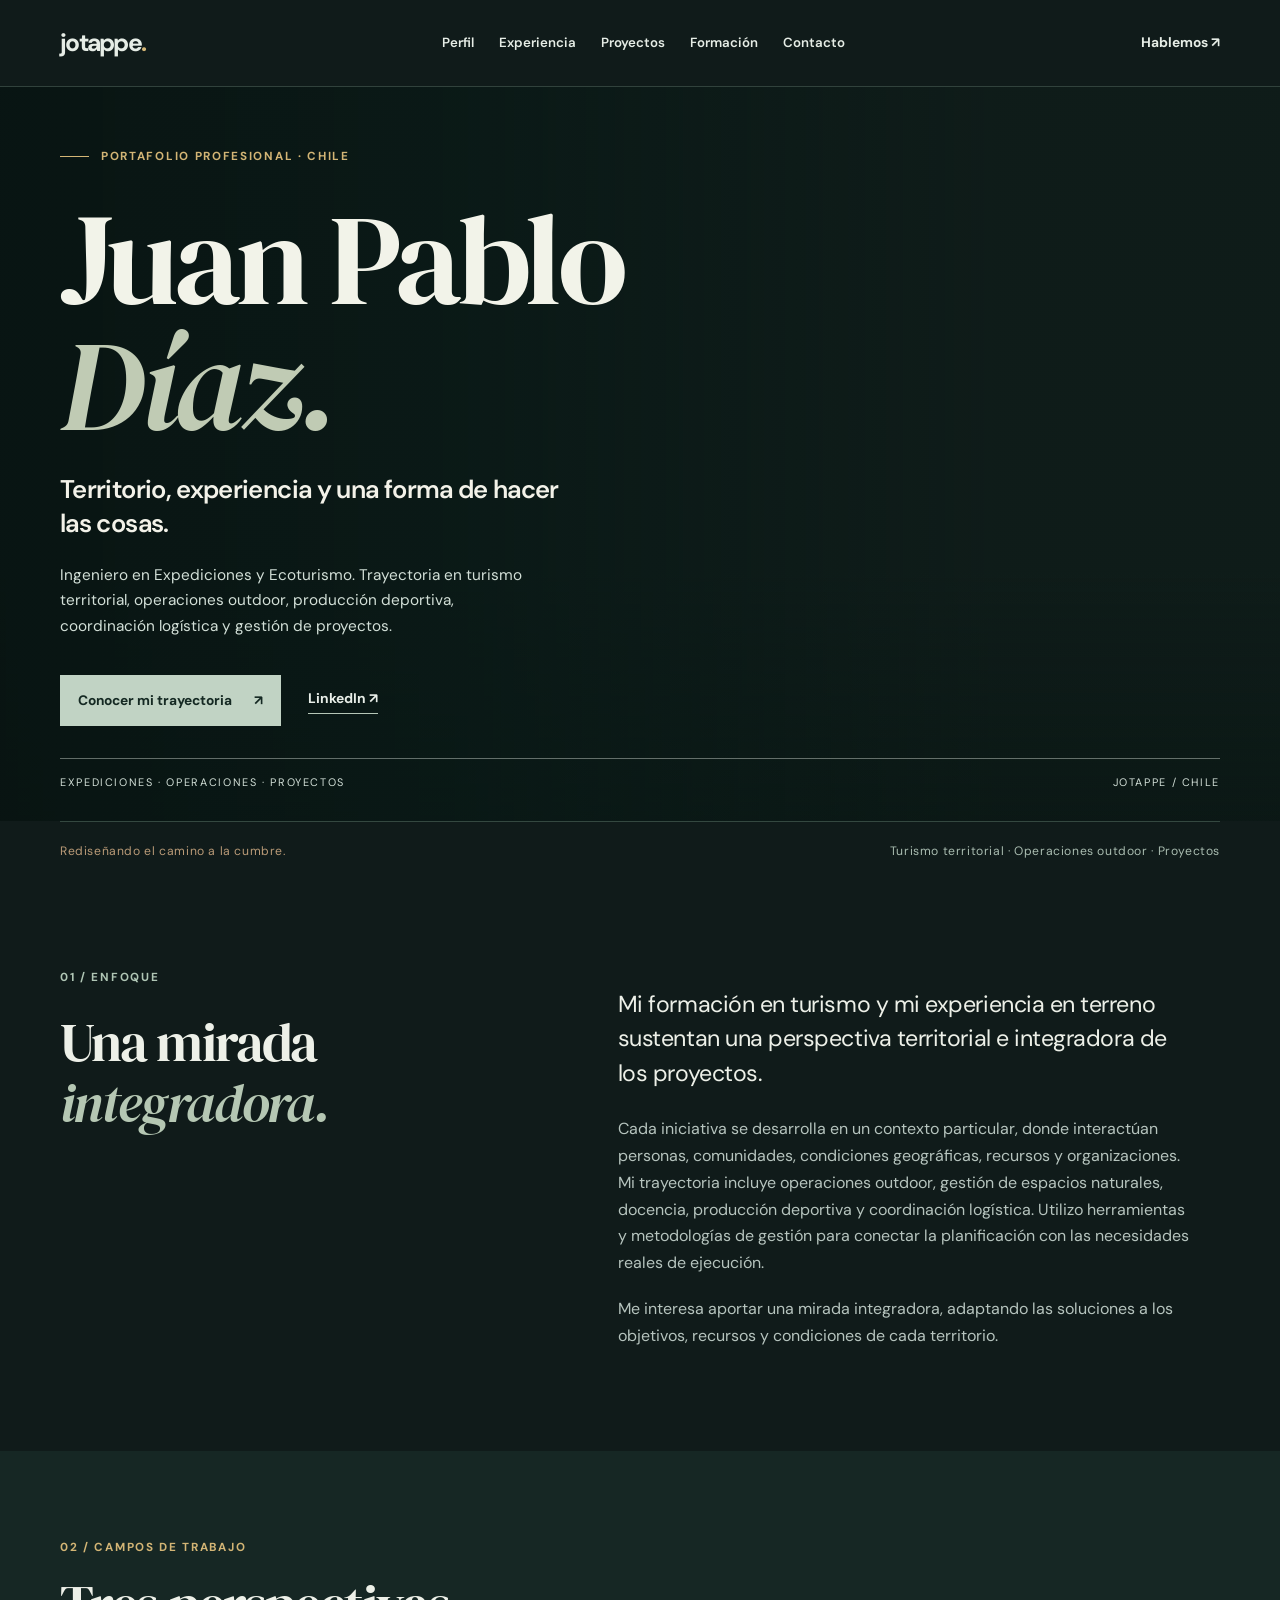
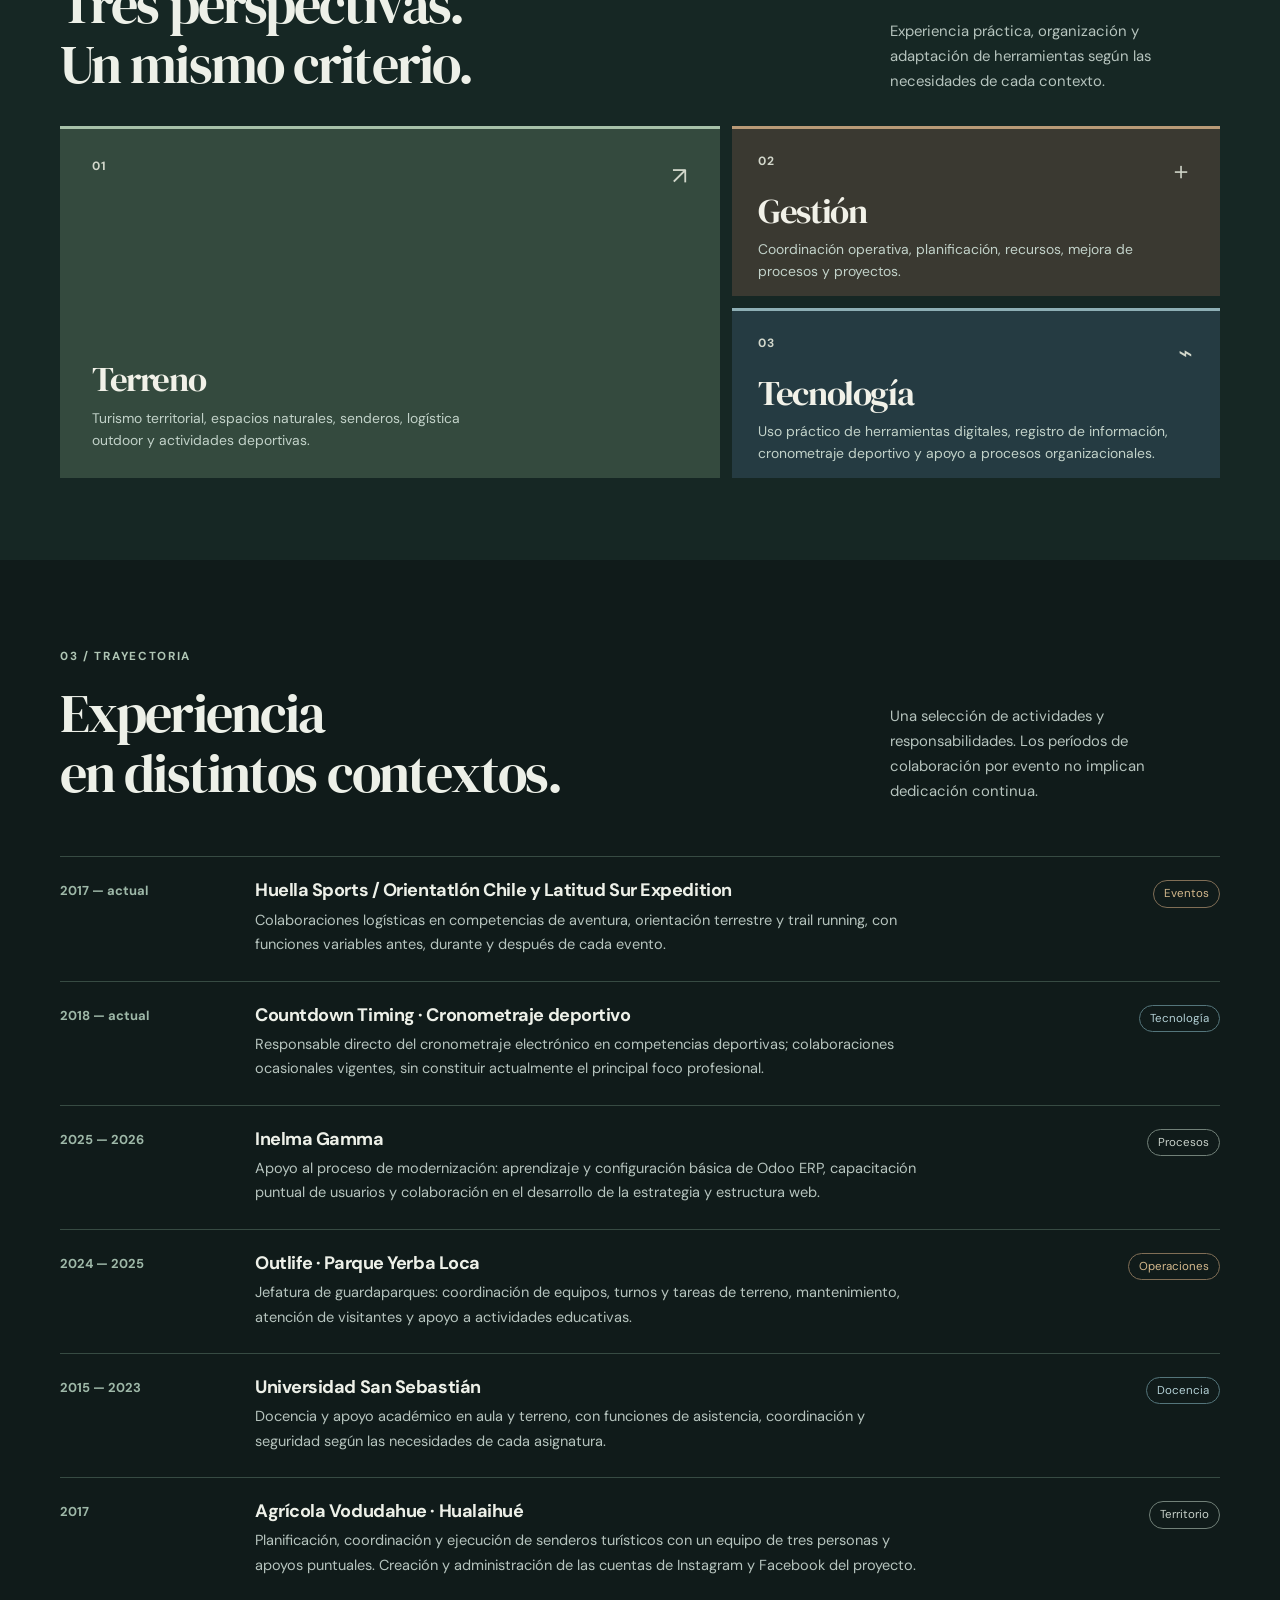
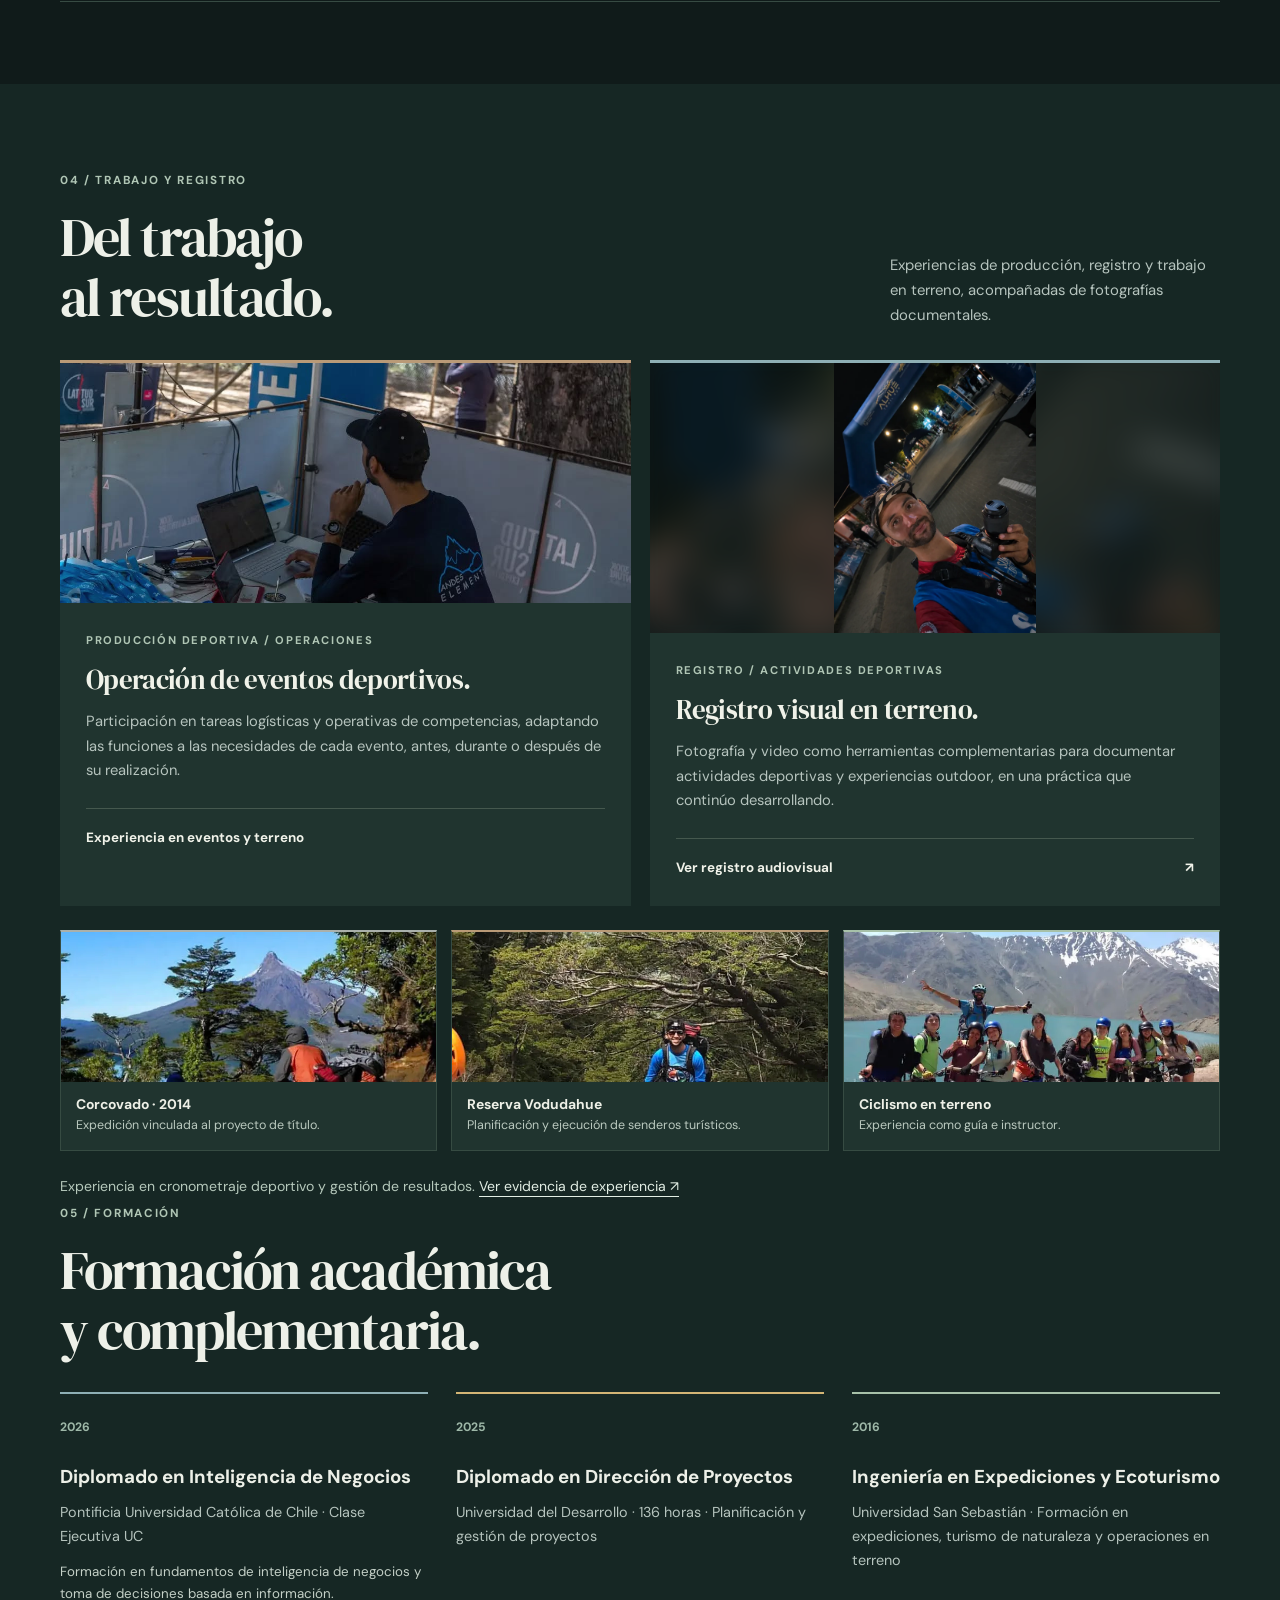
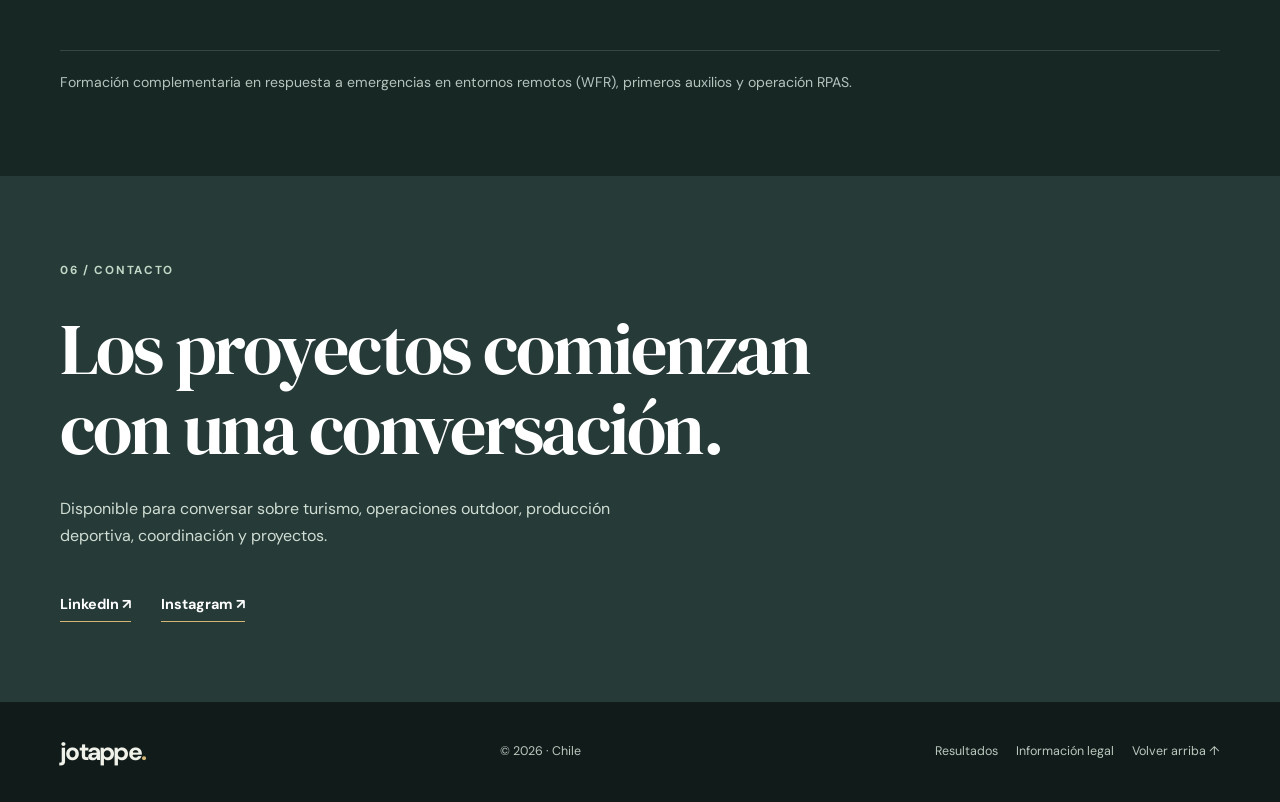
==== commit 9ddb01fe: "Actualizar versión CSS para nuevo encuadre Vodudahue" ====
--- a/index.html
+++ b/index.html
@@ -8,7 +8,7 @@
 <title>Juan Pablo Díaz — Turismo territorial, operaciones outdoor y proyectos | Jotappe</title>
 
 <meta property="og:title" content="Juan Pablo Díaz — Jotappe"><meta property="og:description" content="Portafolio profesional de Juan Pablo Díaz: turismo territorial, operaciones outdoor, producción deportiva y gestión de proyectos en Chile.">
-<link rel="icon" href="assets/logo.png"><link rel="stylesheet" href="assets/site.css?v=20261127-vodudahue">
+<link rel="icon" href="assets/logo.png"><link rel="stylesheet" href="assets/site.css?v=20261127-vodudahue-2">
 <script type="application/ld+json">{"@context":"https://schema.org","@graph":[{"@type":"Person","@id":"https://jotappe.com/#persona","name":"Juan Pablo Díaz","url":"https://jotappe.com/","jobTitle":"Ingeniero en Expediciones y Ecoturismo","sameAs":["https://www.linkedin.com/in/jotappecom","https://www.instagram.com/jotappe.io/"]},{"@type":"WebSite","@id":"https://jotappe.com/#website","url":"https://jotappe.com/","name":"Jotappe","inLanguage":"es","about":{"@id":"https://jotappe.com/#persona"}}]}</script>
 </head>
 <body>
--- a/assets/site.css
+++ b/assets/site.css
@@ -164,3 +164,7 @@
 /* Vodudahue: respetar encuadre vertical original, sin recortar a la persona */
 .field-note:nth-child(2) img{object-fit:contain;background:#172722}
 @media(max-width:540px){.field-note:nth-child(2) img{height:105px;min-height:0;object-fit:contain}}
+
+/* Corrección definitiva del encuadre de Vodudahue: priorizar al sujeto situado abajo. */
+.field-note:nth-child(2) img{object-fit:cover;object-position:center bottom}
+@media(max-width:540px){.field-note:nth-child(2) img{height:115px;min-height:115px;object-fit:cover;object-position:center bottom}}
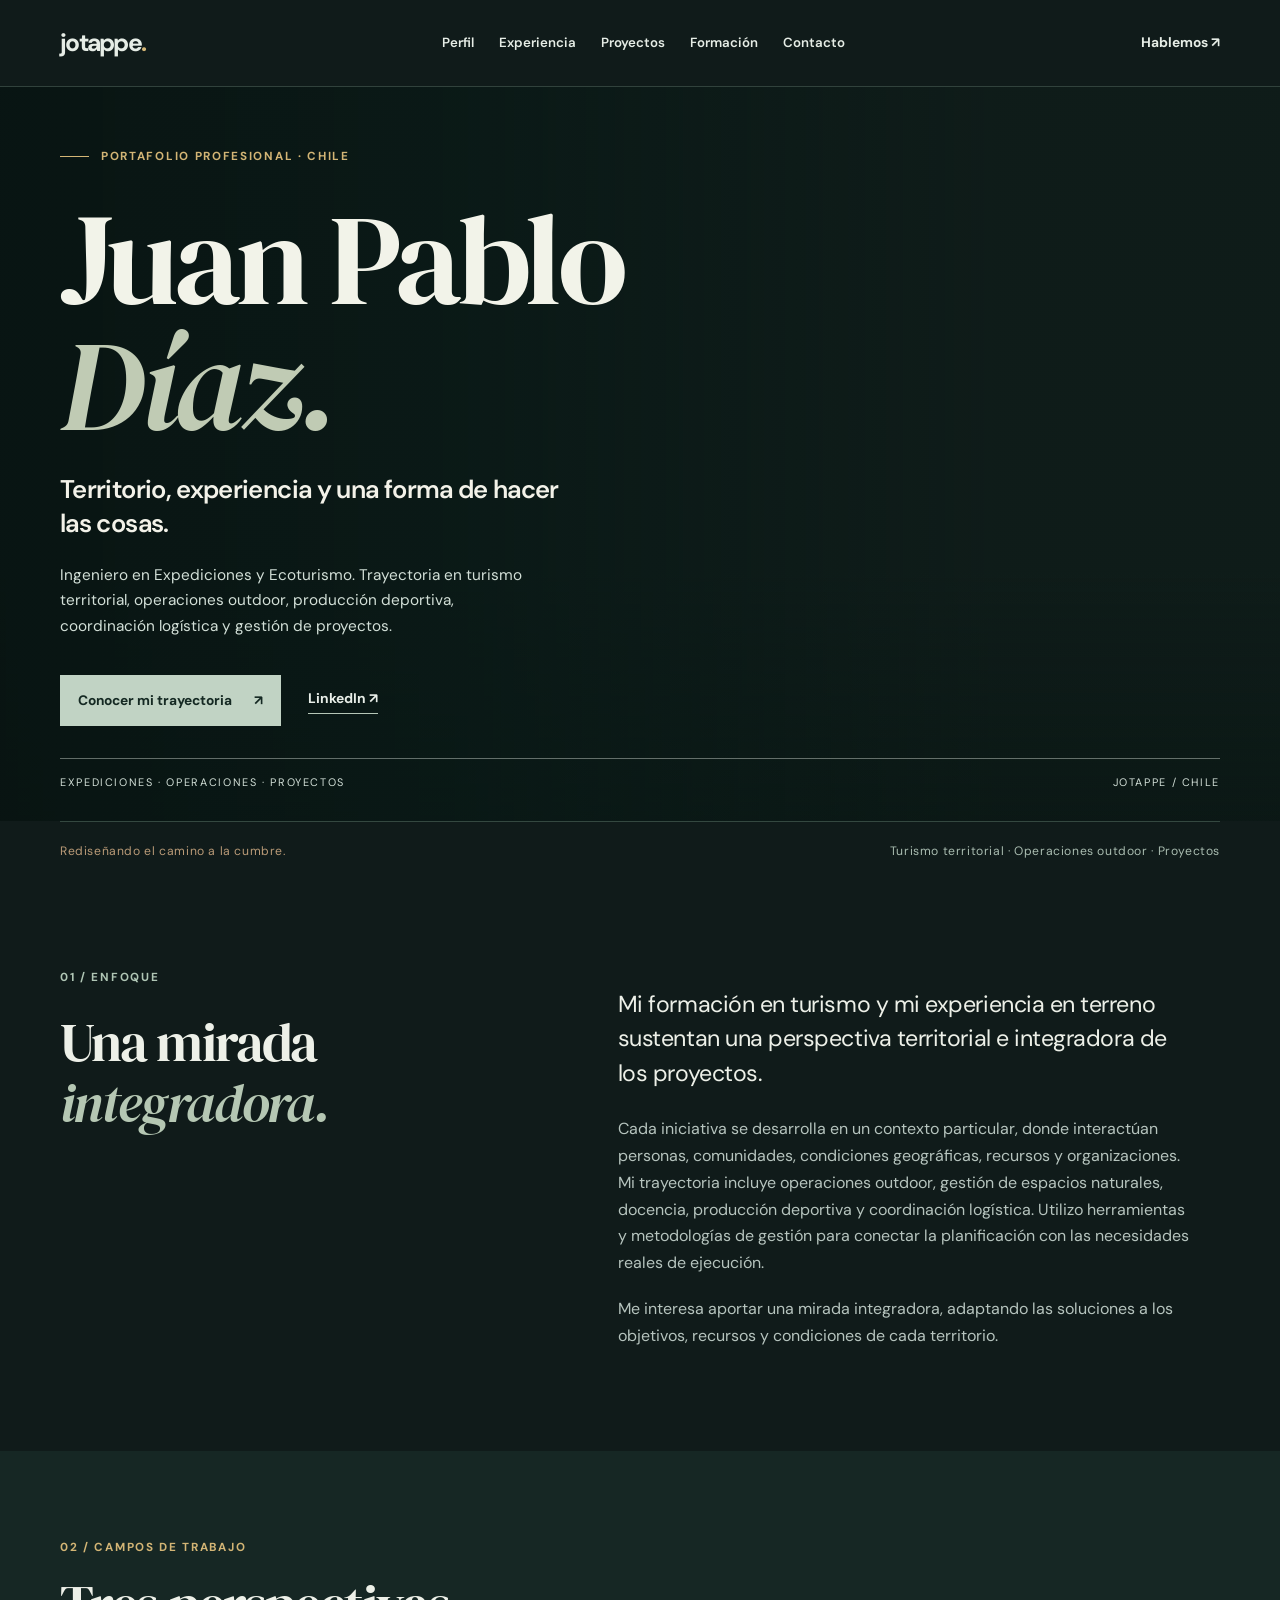
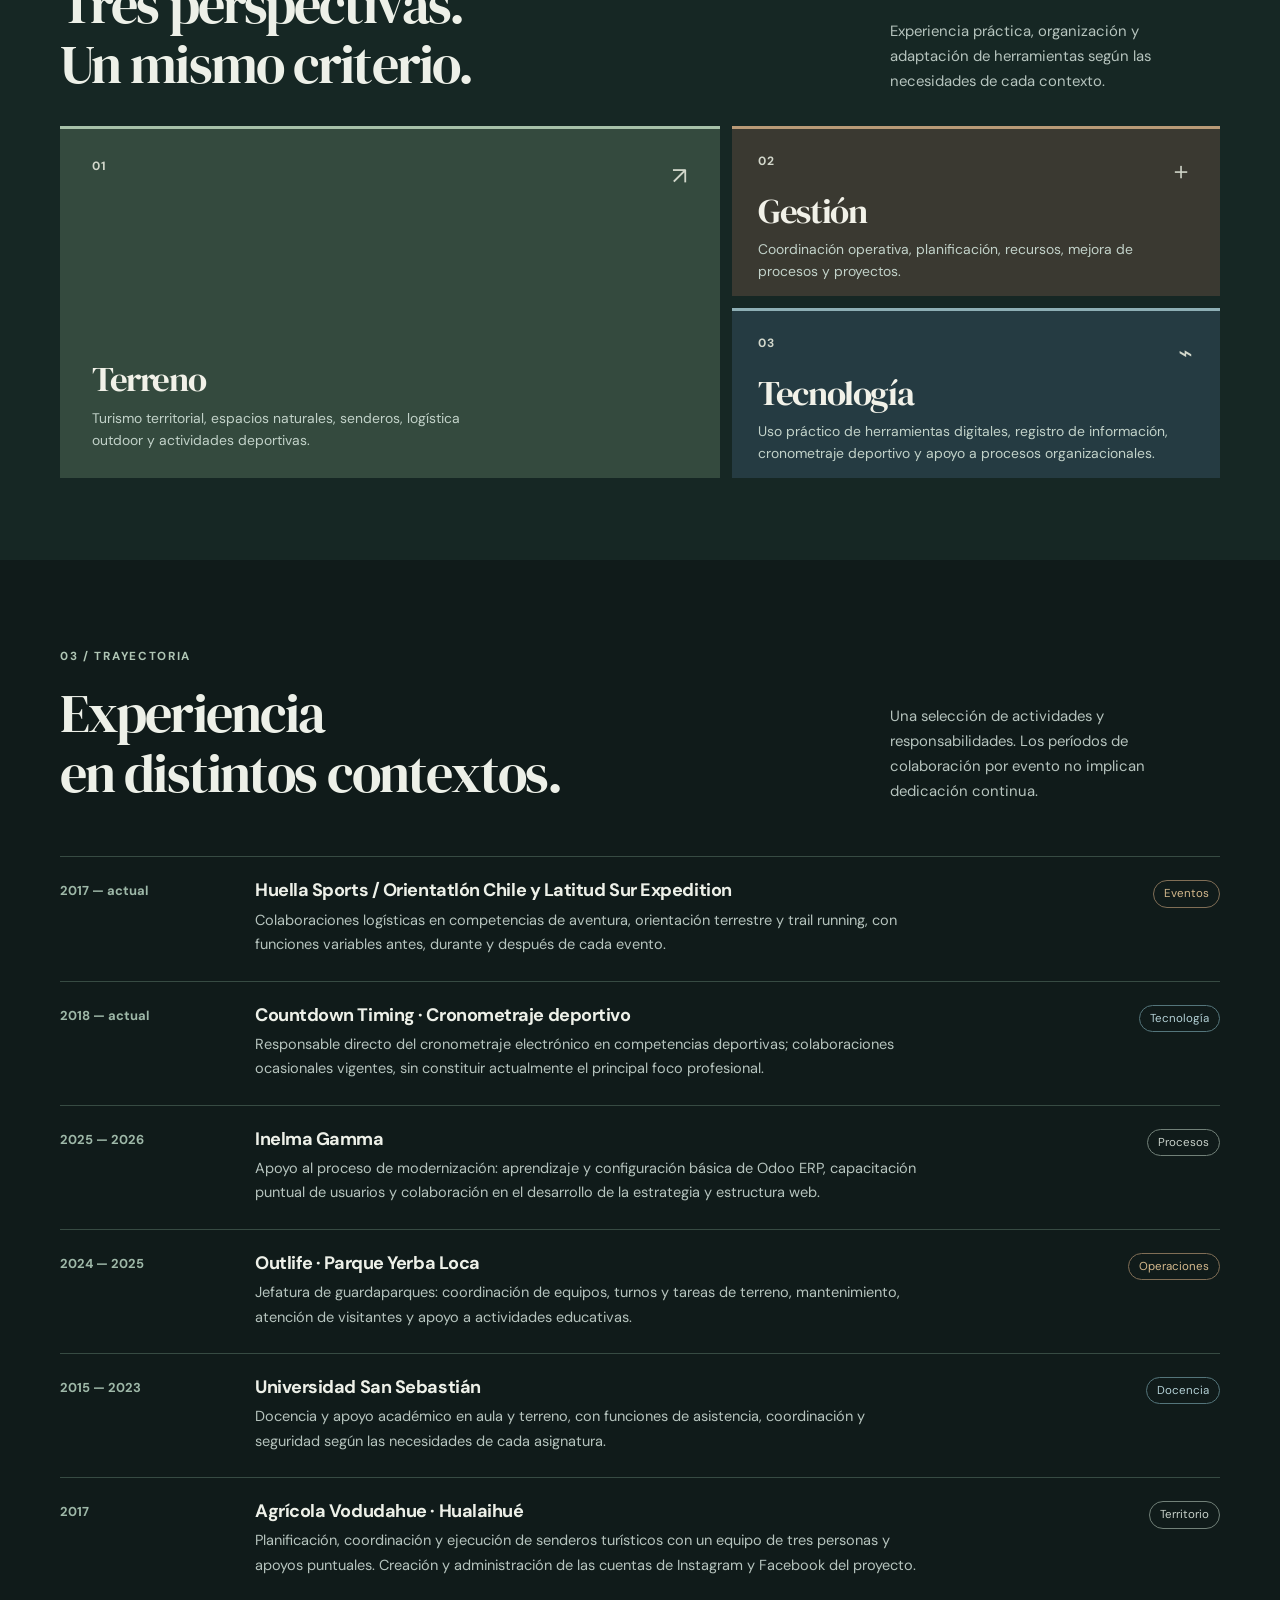
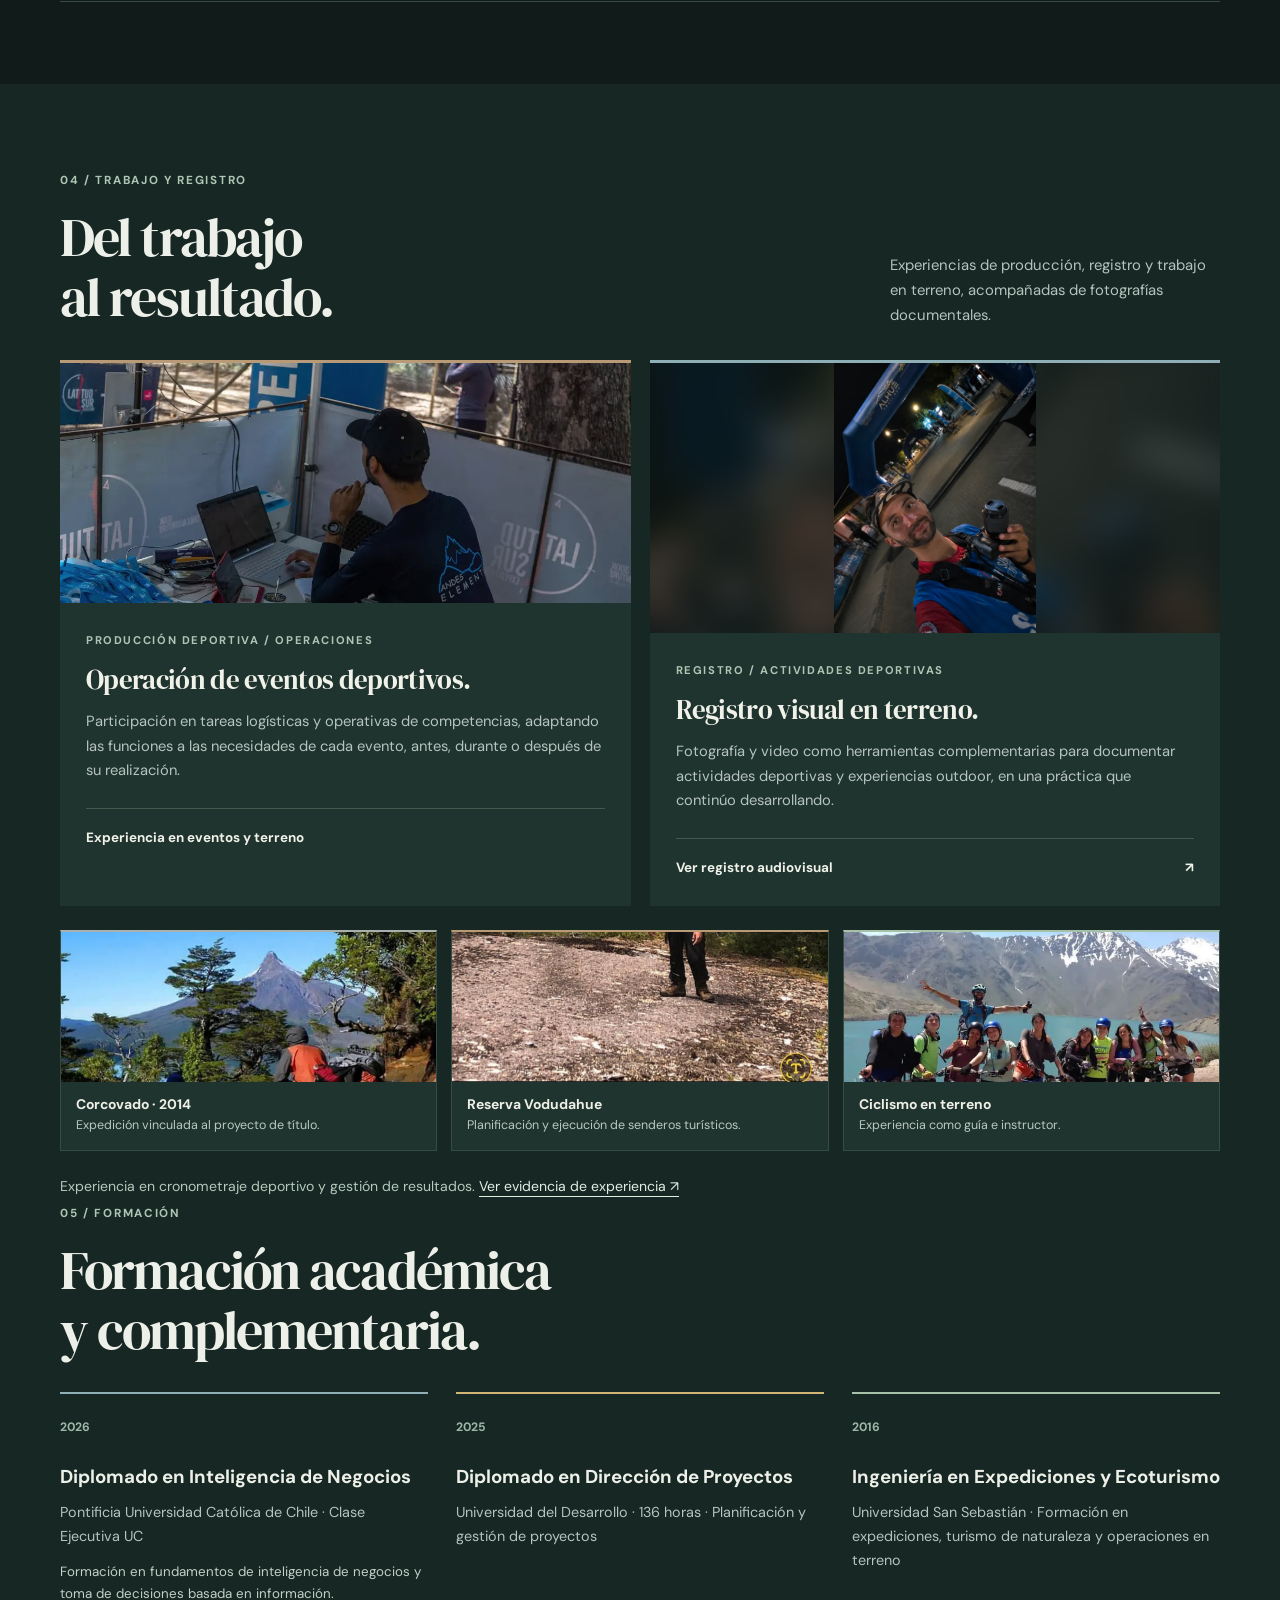
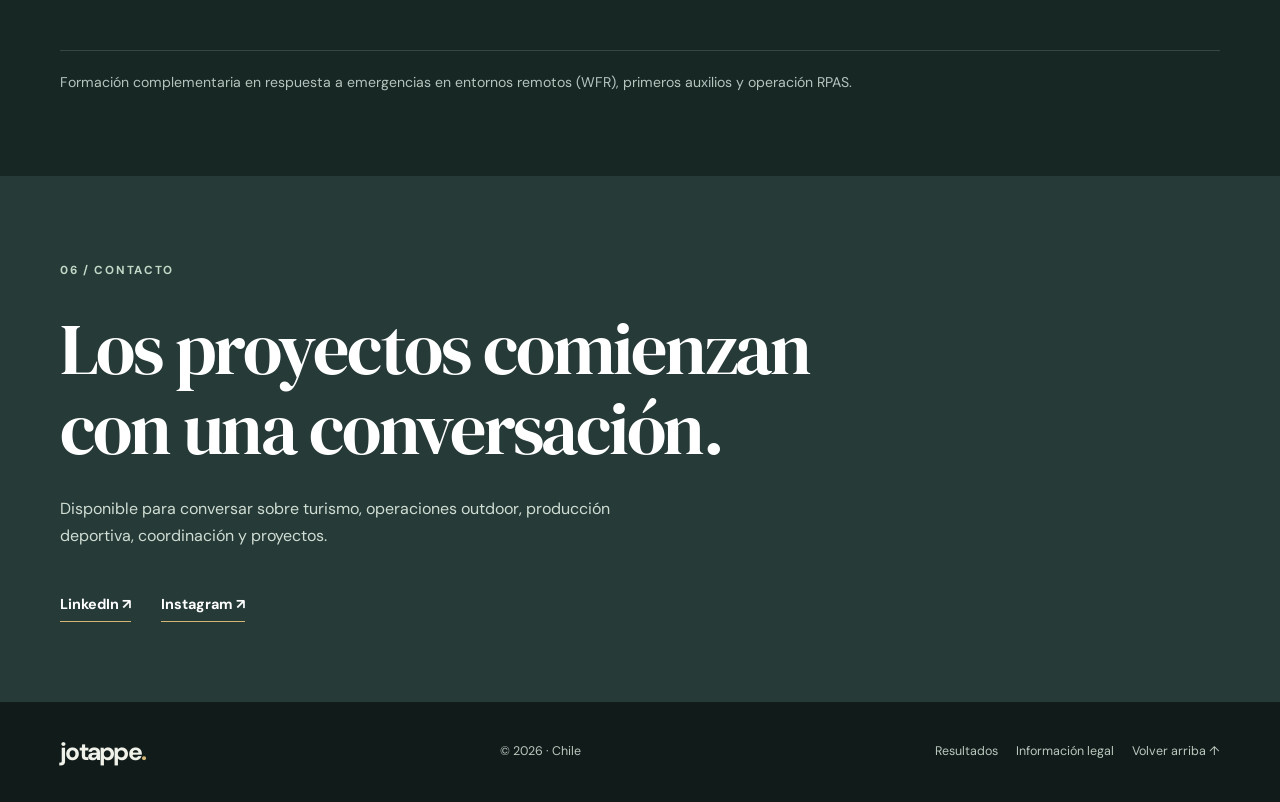
==== commit c7243ef4: "Actualizar fotografía de Reserva Vodudahue" ====
--- a/index.html
+++ b/index.html
@@ -52,7 +52,7 @@
 </div>
 <div class="field-notes" aria-label="Registros de trayectoria en terreno">
 <figure class="field-note"><img src="assets/corcovado_2014.png" alt="Registro de la expedición Corcovado de 2014" loading="lazy" decoding="async"><figcaption><strong>Corcovado · 2014</strong><span>Expedición vinculada al proyecto de título.</span></figcaption></figure>
-<figure class="field-note"><img src="assets/vodudahue_senderos.png" alt="Registro de trabajo en terreno en Reserva Vodudahue" loading="lazy" decoding="async"><figcaption><strong>Reserva Vodudahue</strong><span>Planificación y ejecución de senderos turísticos.</span></figcaption></figure>
+<figure class="field-note"><img src="assets/Screenshot_20261127_112844_Gallery.jpg" alt="Registro de trabajo en terreno en Reserva Vodudahue" loading="lazy" decoding="async"><figcaption><strong>Reserva Vodudahue</strong><span>Planificación y ejecución de senderos turísticos.</span></figcaption></figure>
 <figure class="field-note"><img src="assets/ciclismo_guia_instructor.png" alt="Actividad grupal de ciclismo en contexto de guiado e instrucción" loading="lazy" decoding="async"><figcaption><strong>Ciclismo en terreno</strong><span>Experiencia como guía e instructor.</span></figcaption></figure>
 </div>
 <p class="timing-reference" style="margin-top:24px;color:#b6c9bc;font-size:.88rem">Experiencia en cronometraje deportivo y gestión de resultados. <a style="color:#e2eee4" href="cronometraje-deportivo.html">Ver evidencia de experiencia ↗</a></p>
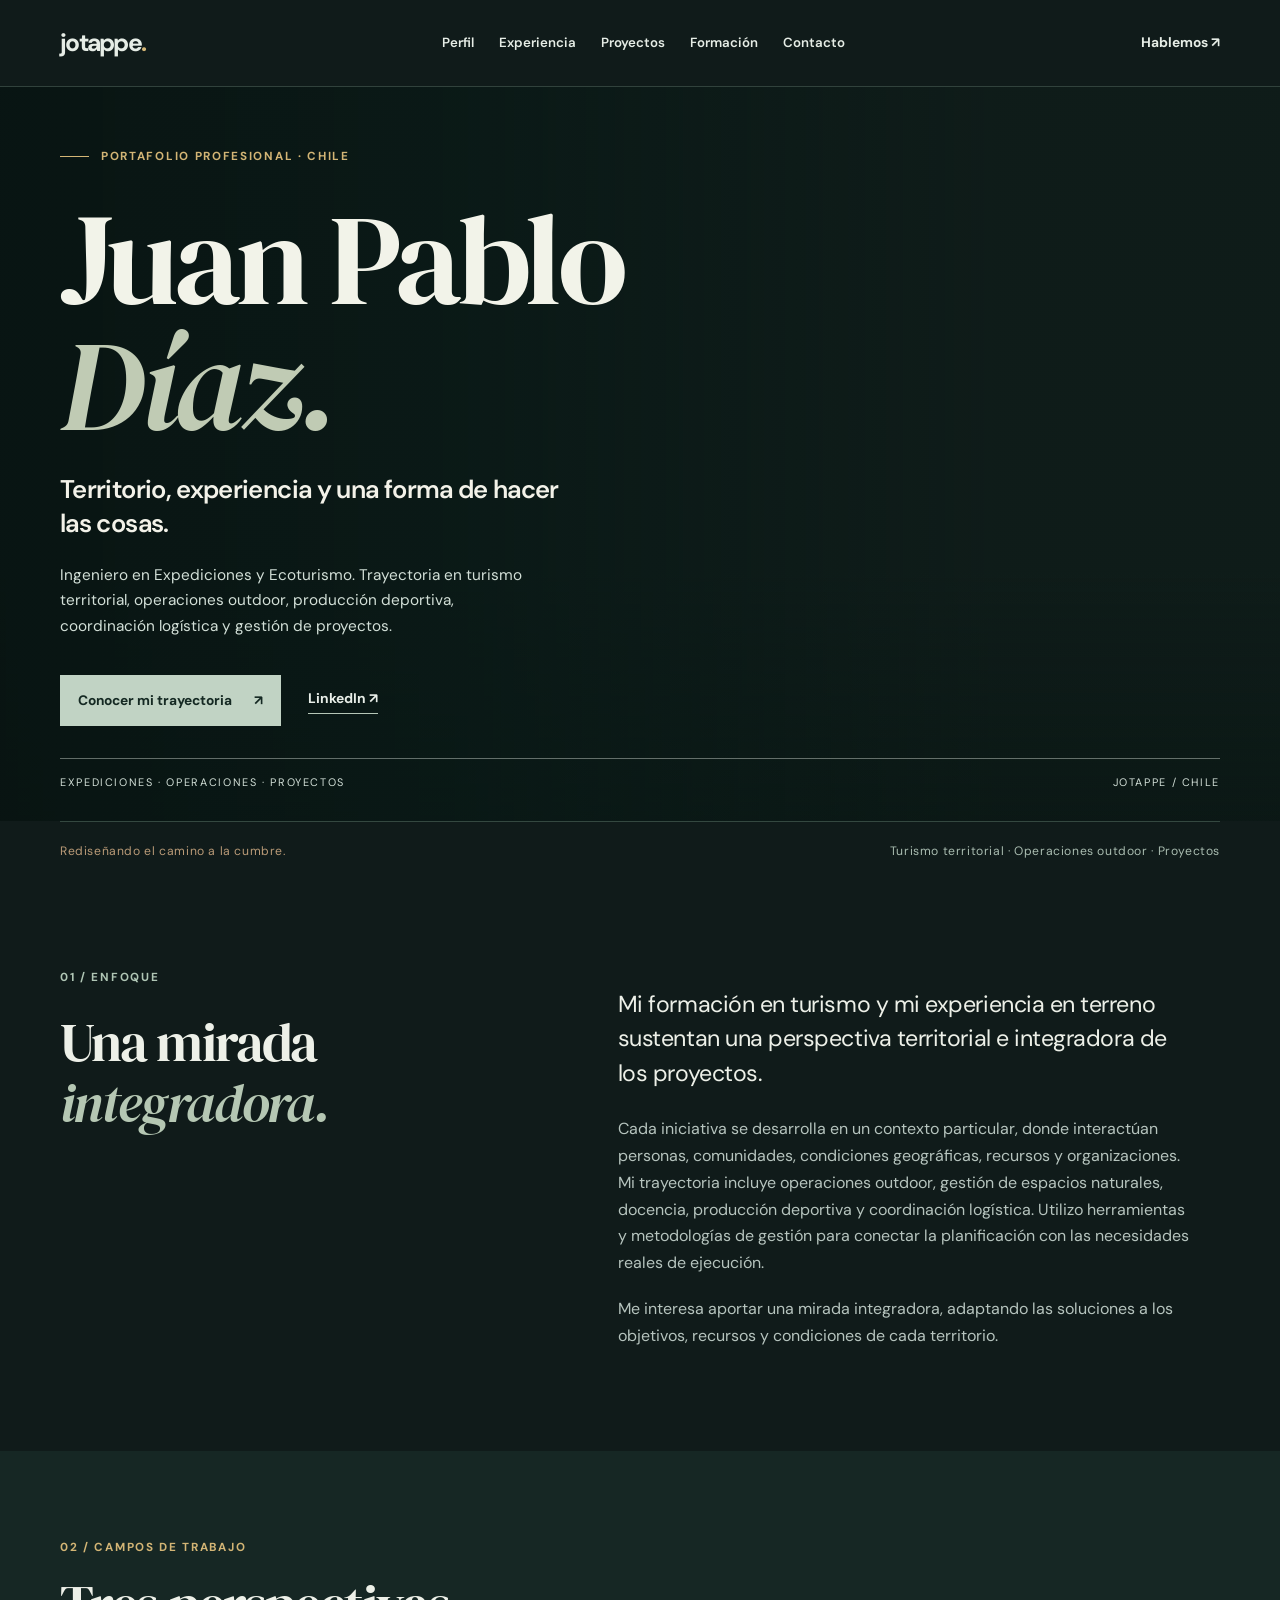
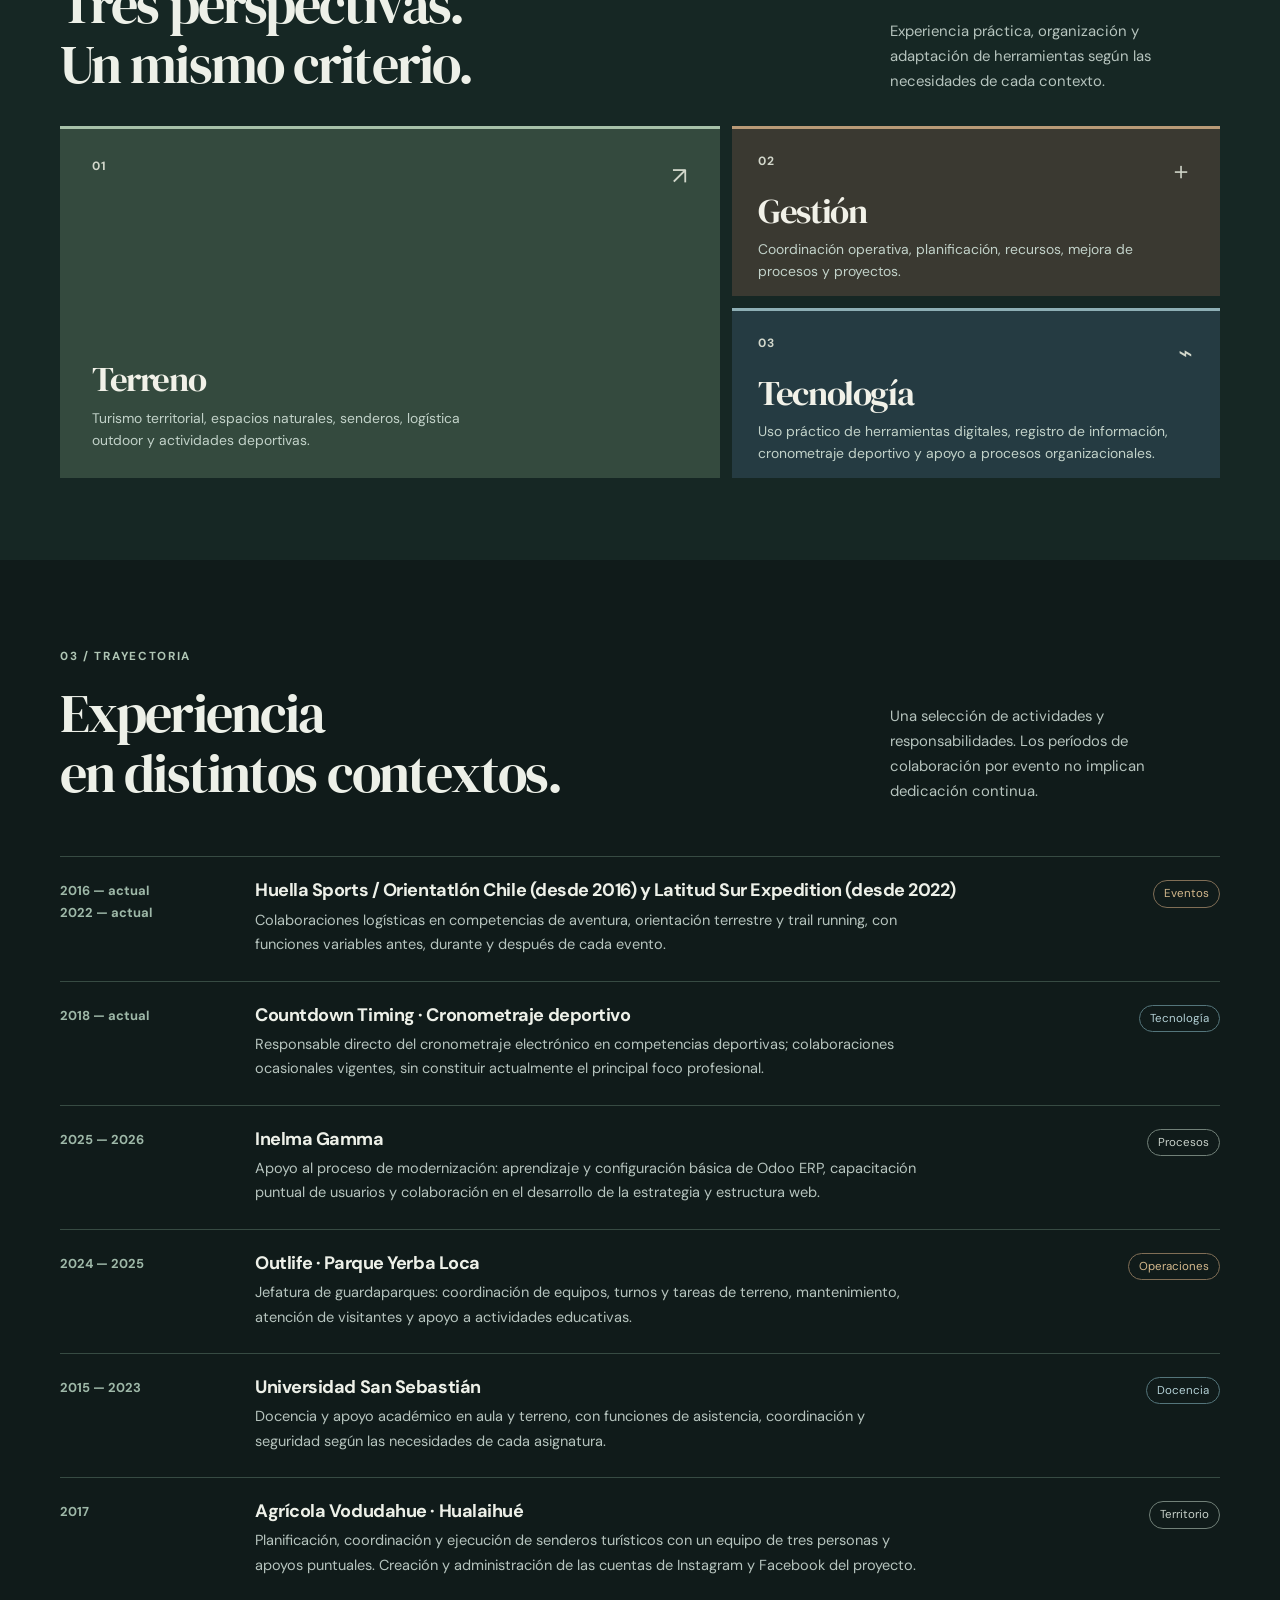
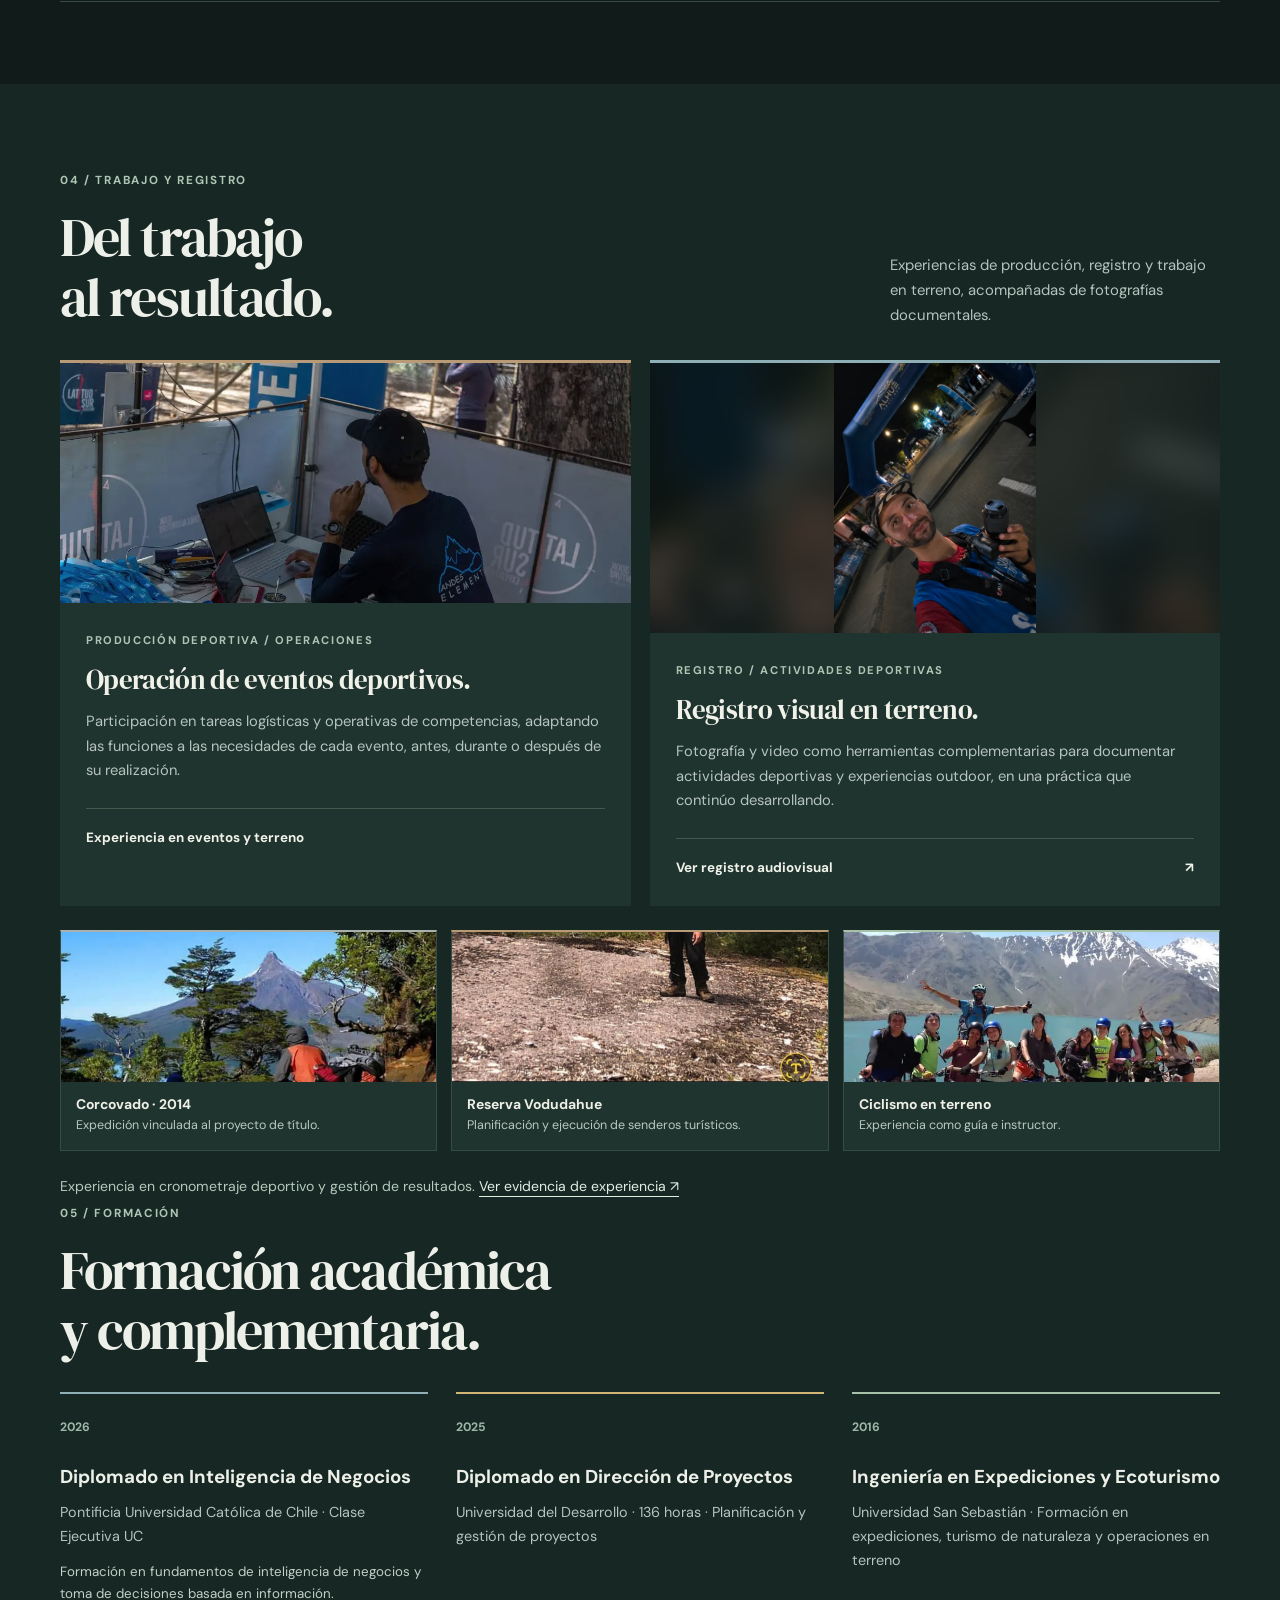
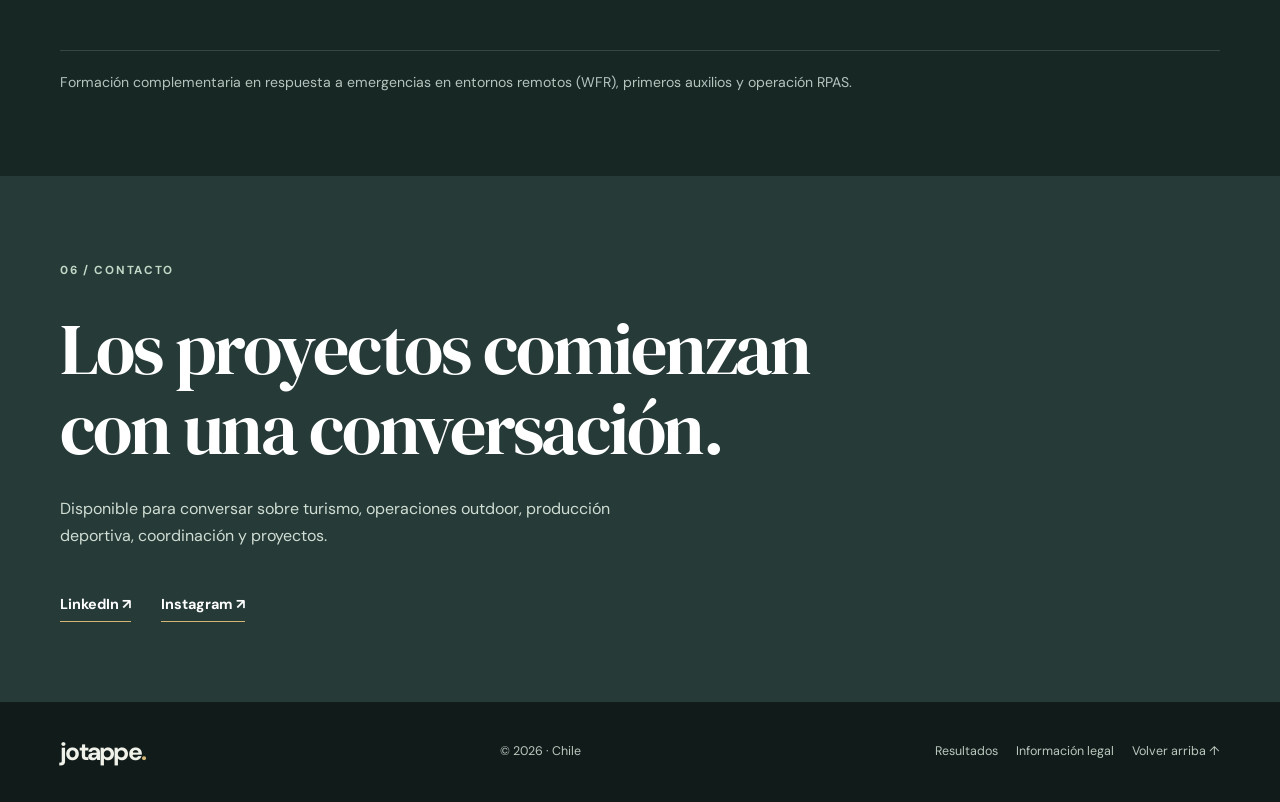
==== commit 7c6b5c8d: "Precisar cronología de colaboraciones deportivas" ====
--- a/index.html
+++ b/index.html
@@ -38,7 +38,7 @@
 </div></div></section>
 <section class="section container experience" id="experiencia"><div class="section-heading"><div><span class="section-index">03 / TRAYECTORIA</span><h2>Experiencia<br>en distintos contextos.</h2></div><p>Una selección de actividades y responsabilidades. Los períodos de colaboración por evento no implican dedicación continua.</p></div>
 <div class="experience-list">
-<article><span class="date">2017 — actual</span><div><h3>Huella Sports / Orientatlón Chile y Latitud Sur Expedition</h3><p>Colaboraciones logísticas en competencias de aventura, orientación terrestre y trail running, con funciones variables antes, durante y después de cada evento.</p></div><span class="tag">Eventos</span></article>
+<article><span class="date">2016 — actual<br>2022 — actual</span><div><h3>Huella Sports / Orientatlón Chile (desde 2016) y Latitud Sur Expedition (desde 2022)</h3><p>Colaboraciones logísticas en competencias de aventura, orientación terrestre y trail running, con funciones variables antes, durante y después de cada evento.</p></div><span class="tag">Eventos</span></article>
 <article><span class="date">2018 — actual</span><div><h3>Countdown Timing · Cronometraje deportivo</h3><p>Responsable directo del cronometraje electrónico en competencias deportivas; colaboraciones ocasionales vigentes, sin constituir actualmente el principal foco profesional.</p></div><span class="tag">Tecnología</span></article>
 <article><span class="date">2025 — 2026</span><div><h3>Inelma Gamma</h3><p>Apoyo al proceso de modernización: aprendizaje y configuración básica de Odoo ERP, capacitación puntual de usuarios y colaboración en el desarrollo de la estrategia y estructura web.</p></div><span class="tag">Procesos</span></article>
 <article><span class="date">2024 — 2025</span><div><h3>Outlife · Parque Yerba Loca</h3><p>Jefatura de guardaparques: coordinación de equipos, turnos y tareas de terreno, mantenimiento, atención de visitantes y apoyo a actividades educativas.</p></div><span class="tag">Operaciones</span></article>
